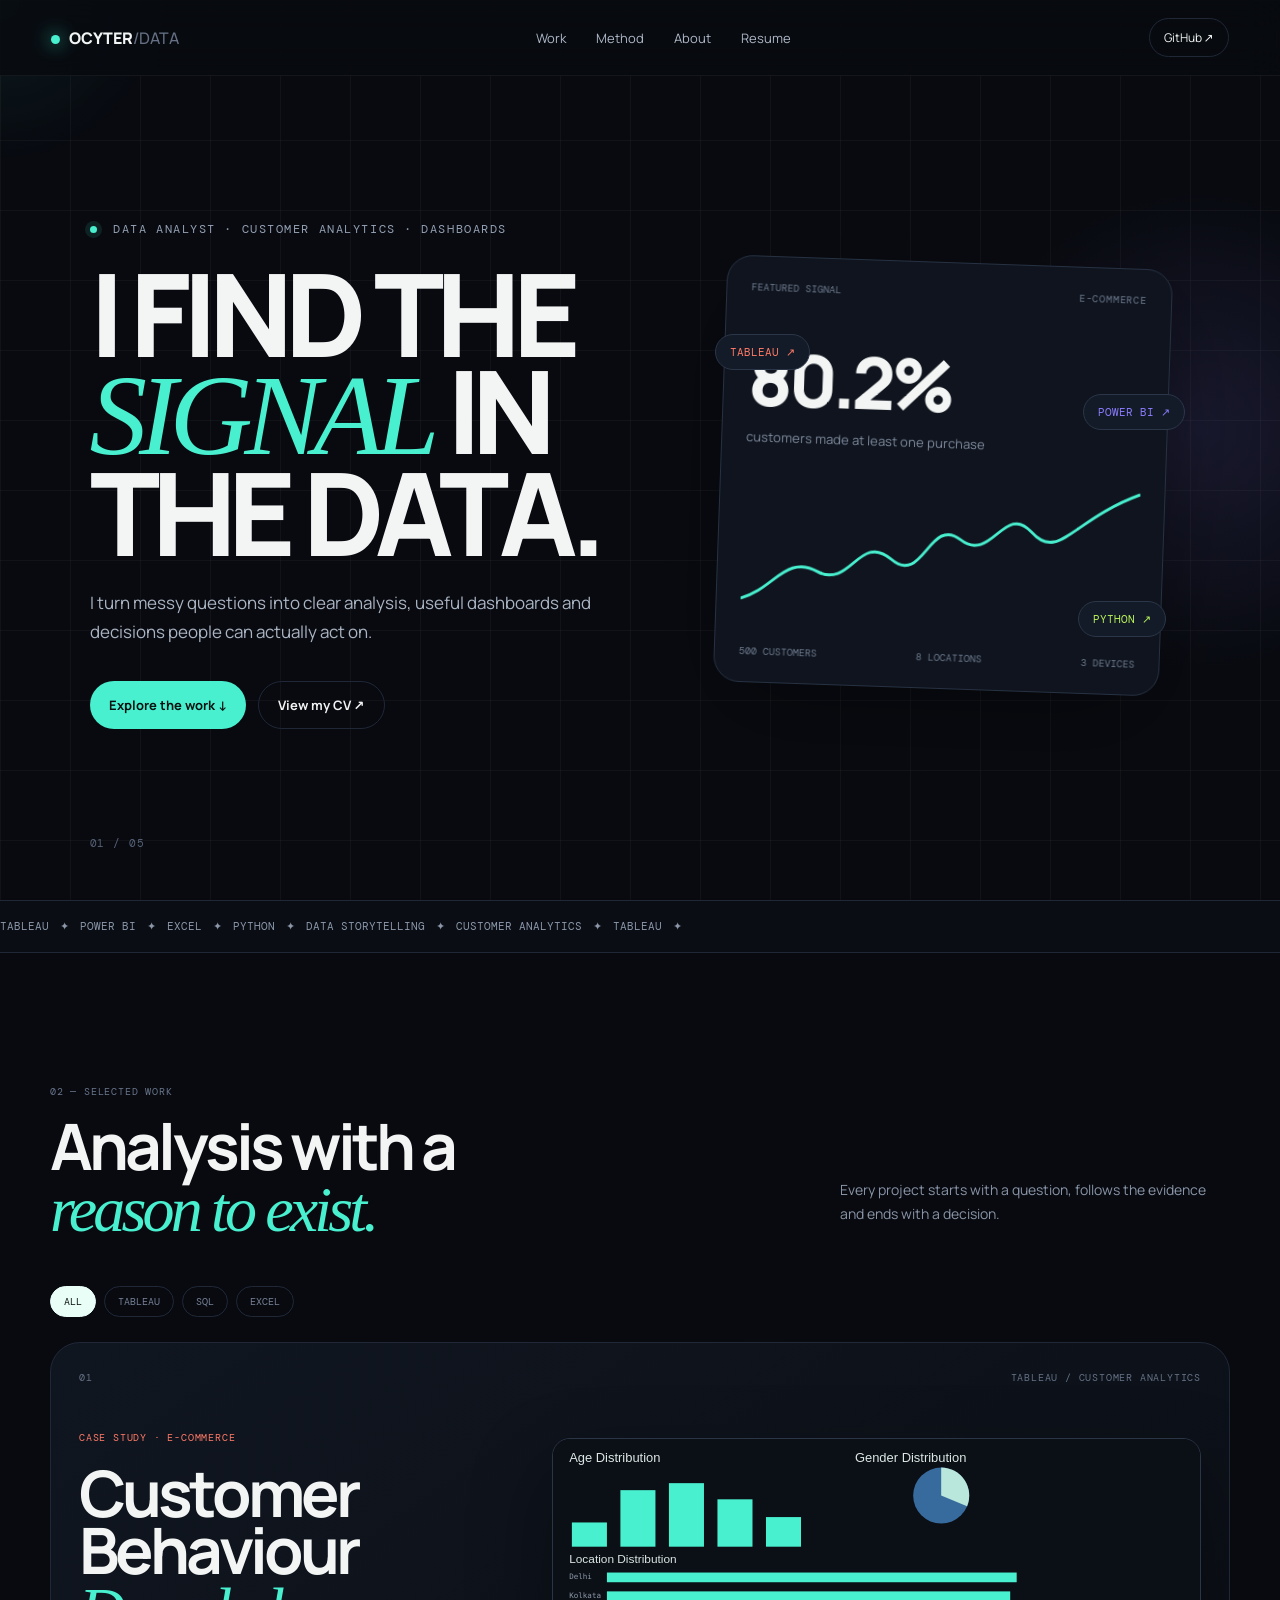
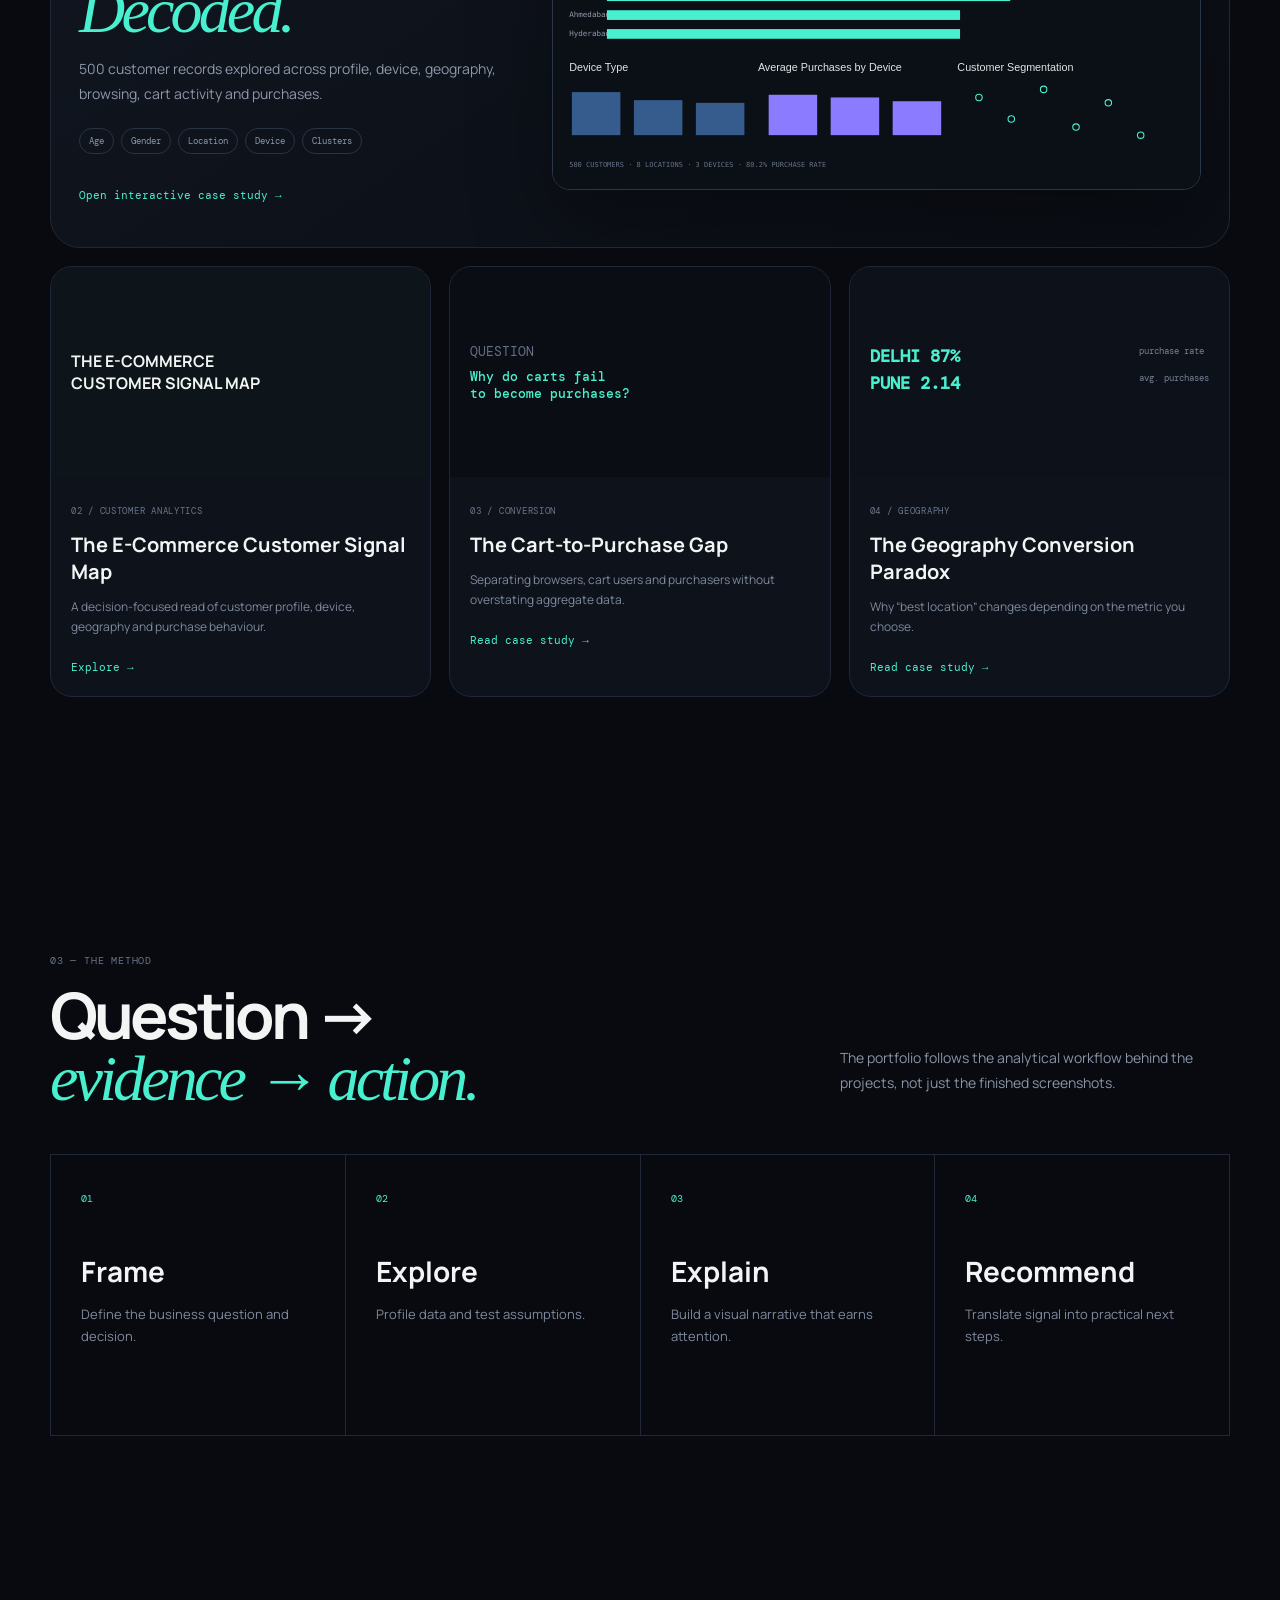
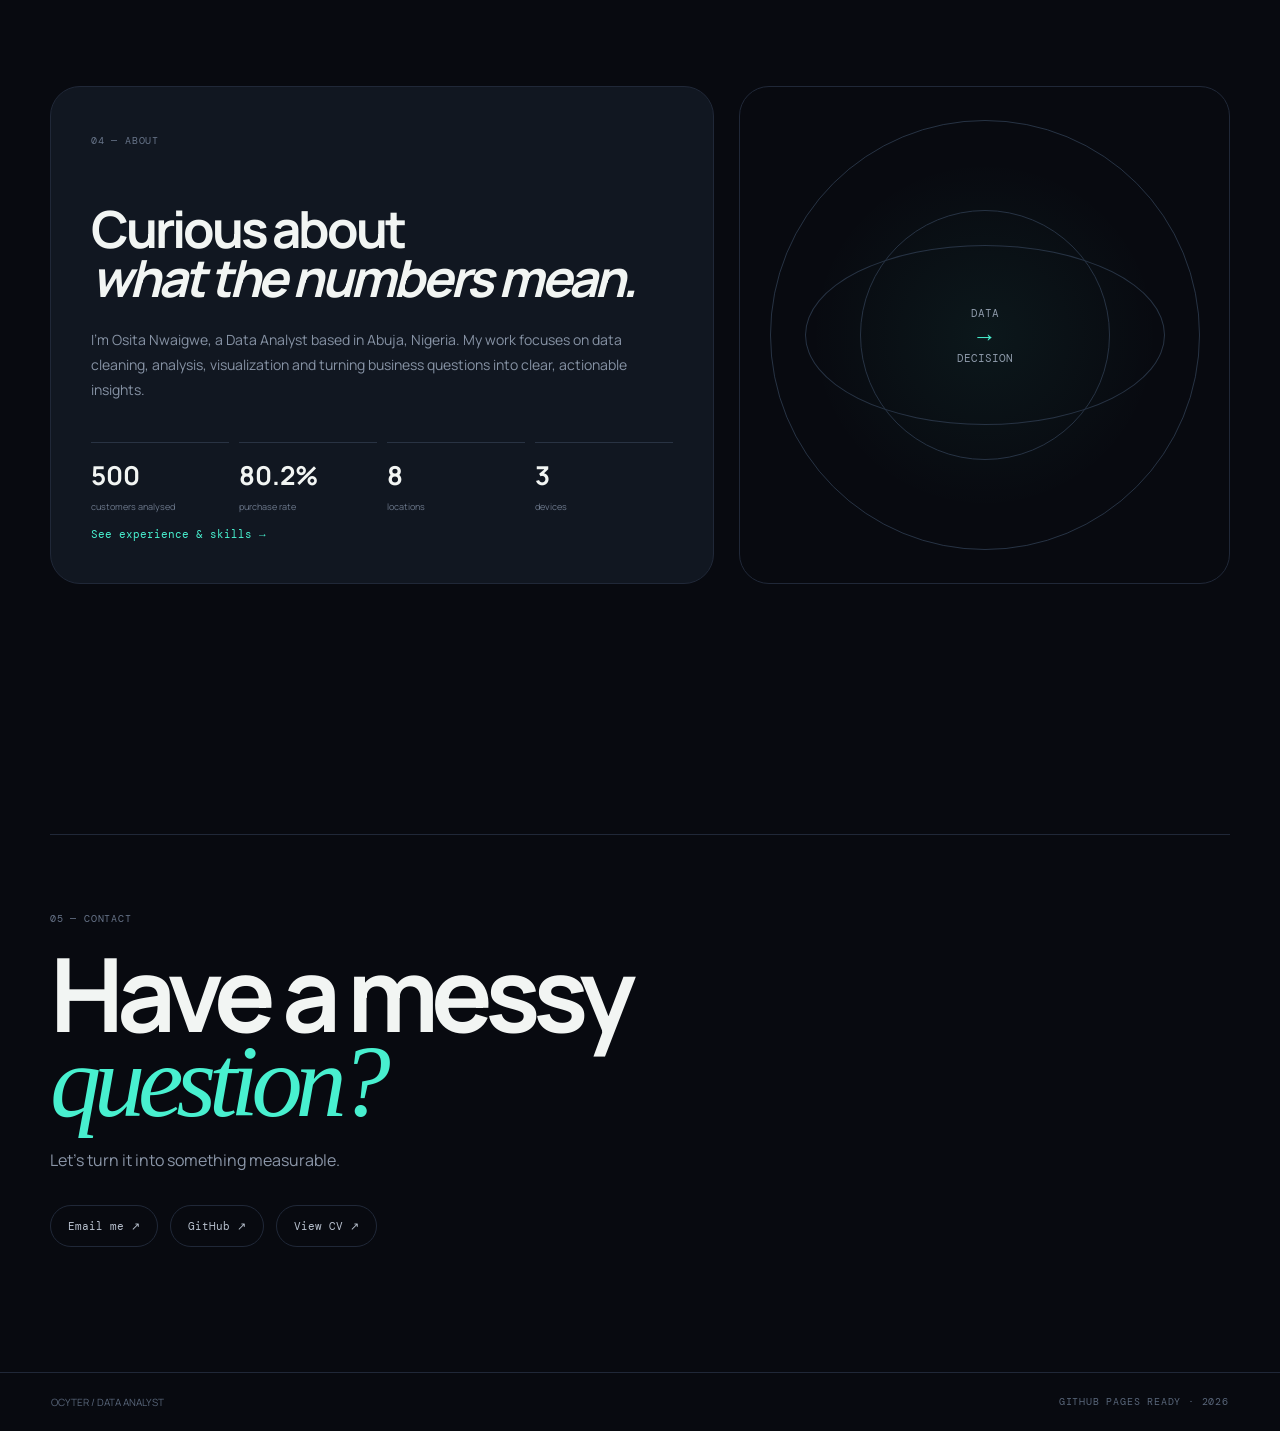
==== index.html @ df106242 "Polish portfolio homepage with CV CTA and recruiter-facing contact links" ====
<!doctype html><html lang="en"><head><meta charset="utf-8"><meta name="viewport" content="width=device-width,initial-scale=1"><meta name="description" content="Ocyter — data analyst portfolio and e-commerce customer analytics case studies"><title>Ocyter / Data Analyst</title><link rel="preconnect" href="https://fonts.googleapis.com"><link rel="preconnect" href="https://fonts.gstatic.com" crossorigin><link href="https://fonts.googleapis.com/css2?family=DM+Mono:wght@400;500&family=Manrope:wght@400;600;700;800&display=swap" rel="stylesheet"><link rel="stylesheet" href="style.css"></head><body><div class="cursor-glow"></div><div class="progress"><span id="scrollProgress"></span></div><header class="nav"><a class="brand" href="#top"><span class="brand-dot"></span>OCYTER<span class="brand-muted">/DATA</span></a><nav><a href="#work">Work</a><a href="#method">Method</a><a href="#about">About</a><a href="resume.html">Resume</a></nav><a class="nav-cta" href="https://github.com/Ocyter">GitHub ↗</a></header><main id="top"><section class="hero"><div class="hero-grid"></div><div class="hero-copy reveal"><div class="eyebrow"><span class="pulse"></span> DATA ANALYST · CUSTOMER ANALYTICS · DASHBOARDS</div><h1>I FIND THE<br><em>SIGNAL</em> IN<br>THE DATA.</h1><p class="hero-lede">I turn messy questions into clear analysis, useful dashboards and decisions people can actually act on.</p><div class="hero-actions"><a class="button button-primary" href="#work">Explore the work ↓</a><a class="button button-ghost" href="resume.html">View my CV ↗</a></div></div><div class="hero-visual reveal"><div class="signal-card"><div class="signal-top"><span>FEATURED SIGNAL</span><span class="mono">E-COMMERCE</span></div><div class="signal-number">80.2%</div><div class="signal-label">customers made at least one purchase</div><svg class="signal-chart" viewBox="0 0 520 170" preserveAspectRatio="none"><path d="M0,135 C45,124 56,90 100,106 S153,65 196,91 S244,46 286,69 S342,30 379,59 S432,45 520,18" fill="none" stroke="#48f0cf" stroke-width="3"/></svg><div class="signal-foot"><span>500 CUSTOMERS</span><span>8 LOCATIONS</span><span>3 DEVICES</span></div></div><div class="floating-chip chip-one">TABLEAU ↗</div><div class="floating-chip chip-two">POWER BI ↗</div><div class="floating-chip chip-three">PYTHON ↗</div></div><div class="hero-index mono">01 / 05</div></section><section class="ticker"><div class="ticker-track">TABLEAU　✦　POWER BI　✦　EXCEL　✦　PYTHON　✦　DATA STORYTELLING　✦　CUSTOMER ANALYTICS　✦　TABLEAU　✦</div></section><section id="work" class="section"><div class="section-heading reveal"><div><span class="section-kicker">02 — SELECTED WORK</span><h2>Analysis with a<br><em>reason to exist.</em></h2></div><p>Every project starts with a question, follows the evidence and ends with a decision.</p></div><div class="filters"><button class="filter active" data-filter="all">ALL</button><button class="filter" data-filter="tableau">TABLEAU</button><button class="filter" data-filter="sql">SQL</button><button class="filter" data-filter="excel">EXCEL</button></div><article class="project-feature reveal" data-tags="tableau"><div class="project-meta"><span>01</span><span>TABLEAU / CUSTOMER ANALYTICS</span></div><div class="project-main"><div class="project-copy"><span class="status">CASE STUDY · E-COMMERCE</span><h3>Customer Behaviour<br><em>Decoded.</em></h3><p>500 customer records explored across profile, device, geography, browsing, cart activity and purchases.</p><div class="tag-row"><span>Age</span><span>Gender</span><span>Location</span><span>Device</span><span>Clusters</span></div><a class="text-link" href="customer-behaviour.html">Open interactive case study →</a></div><div class="preview-frame"><img src="assets/dashboard-preview.svg" alt="Customer behaviour dashboard preview"></div></div></article><div class="project-grid"><article class="project-card reveal" data-tags="tableau"><div class="card-visual signal-visual"><b>THE E-COMMERCE<br>CUSTOMER SIGNAL MAP</b></div><div class="card-body"><span class="mono">02 / CUSTOMER ANALYTICS</span><h4>The E-Commerce Customer Signal Map</h4><p>A decision-focused read of customer profile, device, geography and purchase behaviour.</p><a class="text-link" href="customer-behaviour.html">Explore →</a></div></article><article class="project-card reveal" data-tags="sql"><div class="card-visual sql-visual"><span>QUESTION</span><b>Why do carts fail<br>to become purchases?</b></div><div class="card-body"><span class="mono">03 / CONVERSION</span><h4>The Cart-to-Purchase Gap</h4><p>Separating browsers, cart users and purchasers without overstating aggregate data.</p><a class="text-link" href="case-studies/cart-conversion-gap/">Read case study →</a></div></article><article class="project-card reveal" data-tags="excel"><div class="card-visual geo-visual"><b>DELHI 87%</b><span>purchase rate</span><b>PUNE 2.14</b><span>avg. purchases</span></div><div class="card-body"><span class="mono">04 / GEOGRAPHY</span><h4>The Geography Conversion Paradox</h4><p>Why “best location” changes depending on the metric you choose.</p><a class="text-link" href="case-studies/geography-conversion-paradox/">Read case study →</a></div></article></div></section><section id="method" class="section"><div class="section-heading reveal"><div><span class="section-kicker">03 — THE METHOD</span><h2>Question →<br><em>evidence → action.</em></h2></div><p>The portfolio follows the analytical workflow behind the projects, not just the finished screenshots.</p></div><div class="method-grid"><div class="method-step reveal"><span>01</span><h3>Frame</h3><p>Define the business question and decision.</p></div><div class="method-step reveal"><span>02</span><h3>Explore</h3><p>Profile data and test assumptions.</p></div><div class="method-step reveal"><span>03</span><h3>Explain</h3><p>Build a visual narrative that earns attention.</p></div><div class="method-step reveal"><span>04</span><h3>Recommend</h3><p>Translate signal into practical next steps.</p></div></div></section><section id="about" class="section about-section"><div class="about-card reveal"><span class="section-kicker">04 — ABOUT</span><h2>Curious about<br><em>what the numbers mean.</em></h2><p>I’m Osita Nwaigwe, a Data Analyst based in Abuja, Nigeria. My work focuses on data cleaning, analysis, visualization and turning business questions into clear, actionable insights.</p><div class="about-stats"><div><b>500</b><span>customers analysed</span></div><div><b>80.2%</b><span>purchase rate</span></div><div><b>8</b><span>locations</span></div><div><b>3</b><span>devices</span></div></div><a class="text-link" href="resume.html">See experience & skills →</a></div><div class="about-orbit reveal"><div class="orbit-ring ring-a"></div><div class="orbit-ring ring-b"></div><div class="orbit-ring ring-c"></div><div class="orbit-core">DATA<br><span>→</span><br>DECISION</div></div></section><section id="contact" class="section"><div class="contact-inner reveal"><span class="section-kicker">05 — CONTACT</span><h2>Have a messy<br><em>question?</em></h2><p>Let’s turn it into something measurable.</p><div class="contact-links"><a class="contact-link" href="mailto:nwaigweaustin96@gmail.com">Email me ↗</a><a class="contact-link" href="https://github.com/Ocyter">GitHub ↗</a><a class="contact-link" href="resume.html">View CV ↗</a></div></div></section></main><footer><span>OCYTER / DATA ANALYST</span><span class="mono">GITHUB PAGES READY · 2026</span></footer><script src="script.js"></script></body></html>
---- style.css ----
:root{--bg:#080a10;--surface:#0e121b;--line:#202838;--text:#f2f5f3;--muted:#8e99aa;--mint:#48f0cf;--coral:#ff7a67;--violet:#8b7cff;--max:1240px}*{box-sizing:border-box}html{scroll-behavior:smooth}body{margin:0;background:var(--bg);color:var(--text);font-family:Manrope,system-ui,sans-serif;overflow-x:hidden}a{color:inherit;text-decoration:none}button{font:inherit}.mono,.section-kicker,.status,.project-meta,.coming{font-family:'DM Mono',monospace;letter-spacing:.08em}.noise{position:fixed;inset:0;pointer-events:none;opacity:.03;z-index:50}.progress{position:fixed;top:0;left:0;width:100%;height:3px;z-index:100}.progress span{display:block;width:0;height:100%;background:linear-gradient(90deg,var(--mint),var(--violet),var(--coral))}.cursor-glow{position:fixed;width:340px;height:340px;border-radius:50%;background:radial-gradient(circle,rgba(72,240,207,.08),transparent 68%);pointer-events:none;transform:translate(-50%,-50%);z-index:1}.nav{height:76px;display:flex;align-items:center;justify-content:space-between;padding:0 4vw;position:fixed;top:0;left:0;right:0;z-index:80;background:rgba(8,10,16,.8);backdrop-filter:blur(18px);border-bottom:1px solid rgba(255,255,255,.05)}.brand{font-weight:800}.brand-dot{display:inline-block;width:9px;height:9px;border-radius:50%;background:var(--mint);margin-right:9px;box-shadow:0 0 18px var(--mint)}.brand-muted{color:#657084;font-weight:500}.nav nav{display:flex;gap:30px}.nav nav a{color:#aeb8c7;font-size:13px}.nav nav a:hover{color:var(--mint)}.nav-cta{border:1px solid var(--line);padding:10px 14px;border-radius:999px;font-size:12px}.nav-cta span{color:var(--mint);margin-left:7px}.hero{min-height:100vh;position:relative;display:grid;grid-template-columns:1.1fr .9fr;align-items:center;padding:120px 7vw 70px;overflow:hidden}.hero-grid{position:absolute;inset:0;background-image:linear-gradient(rgba(255,255,255,.035) 1px,transparent 1px),linear-gradient(90deg,rgba(255,255,255,.035) 1px,transparent 1px);background-size:70px 70px}.hero:after{content:'';position:absolute;width:500px;height:500px;right:-170px;top:20%;background:radial-gradient(circle,rgba(139,124,255,.13),transparent 68%)}.hero-copy,.hero-visual{position:relative;z-index:3}.eyebrow{font:12px 'DM Mono',monospace;color:#93a0b2;letter-spacing:.13em}.pulse{display:inline-block;width:7px;height:7px;border-radius:50%;background:var(--mint);box-shadow:0 0 0 5px rgba(72,240,207,.1);margin-right:8px}.hero h1{font-size:clamp(4.5rem,9vw,8.5rem);line-height:.84;letter-spacing:-.07em;margin:28px 0;font-weight:800}.hero h1 em,.section-heading h2 em,.project-copy h3 em,.case-hero h1 em,.contact-inner h2 em,.recommendation-card h2 em{font-family:Georgia,serif;font-weight:400;color:var(--mint)}.hero-lede{max-width:560px;color:#aab4c2;font-size:17px;line-height:1.7}.hero-actions,.contact-links,.case-actions{display:flex;gap:12px;margin-top:34px;flex-wrap:wrap}.button{display:inline-flex;align-items:center;gap:18px;padding:14px 19px;border-radius:999px;font-size:13px;font-weight:700}.button-primary{background:var(--mint);color:#07110f}.button-ghost{border:1px solid var(--line)}.hero-visual{display:flex;justify-content:center}.signal-card{width:min(520px,90%);padding:24px;background:#0f141e;border:1px solid #263142;border-radius:26px;box-shadow:0 30px 100px rgba(0,0,0,.35);transform:rotate(2deg)}.signal-top,.signal-foot{display:flex;justify-content:space-between;color:#6f7c90;font:10px 'DM Mono',monospace}.signal-number{font-size:72px;font-weight:800;letter-spacing:-.06em;margin-top:35px}.signal-label{font-size:13px;color:#7f8b9e}.signal-chart{width:100%;height:170px;margin:18px 0 6px}.floating-chip{position:absolute;padding:10px 14px;border-radius:999px;background:#141b28;border:1px solid #2b3749;font:11px 'DM Mono',monospace}.chip-one{left:4%;top:17%;color:var(--coral)}.chip-two{right:1%;top:31%;color:var(--violet)}.chip-three{right:5%;bottom:12%;color:#b8f35a}.hero-index{position:absolute;bottom:50px;left:7vw;color:#566276;font:11px 'DM Mono',monospace}.ticker{border-block:1px solid var(--line);overflow:hidden;background:#0a0d14}.ticker-track{display:flex;gap:28px;min-width:max-content;padding:18px 0;animation:marquee 28s linear infinite;font:11px 'DM Mono',monospace;color:#8b97a9}.ticker-track i{color:var(--mint)}@keyframes marquee{to{transform:translateX(-50%)}}.section{max-width:var(--max);margin:auto;padding:125px 30px}.section-heading{display:flex;justify-content:space-between;gap:50px;align-items:end;margin-bottom:45px}.section-kicker{font-size:10px;color:#68758a}.section-heading h2{font-size:clamp(2.8rem,5vw,5.3rem);line-height:.95;letter-spacing:-.06em;margin:16px 0 0}.section-heading>p{max-width:390px;color:#8995a7;line-height:1.75;font-size:14px}.filters{display:flex;gap:8px;margin-bottom:25px;flex-wrap:wrap}.filter{background:transparent;border:1px solid var(--line);color:#768296;padding:8px 13px;border-radius:999px;cursor:pointer;font:10px 'DM Mono',monospace}.filter.active{background:#eafef8;color:#08100e;border-color:#eafef8}.project-feature{border:1px solid var(--line);border-radius:30px;background:linear-gradient(145deg,#101620,#0b0e15);padding:28px;overflow:hidden}.project-meta{display:flex;justify-content:space-between;color:#657287;font-size:10px}.project-main{display:grid;grid-template-columns:.8fr 1.2fr;gap:40px;align-items:center;padding:40px 0 15px}.status{color:var(--coral);font-size:10px}.project-copy h3{font-size:clamp(3rem,5vw,5rem);line-height:.9;letter-spacing:-.06em;margin:18px 0}.project-copy p{color:#8d98aa;line-height:1.75;font-size:14px}.tag-row{display:flex;gap:7px;flex-wrap:wrap;margin:22px 0}.tag-row span{border:1px solid #293344;padding:6px 9px;border-radius:999px;color:#8b97a9;font:9px 'DM Mono',monospace}.text-link{display:inline-flex;gap:15px;color:var(--mint);font:11px 'DM Mono',monospace;margin:12px 12px 0 0}.preview-frame{position:relative;border:1px solid #2a3546;border-radius:18px;overflow:hidden;box-shadow:0 35px 80px rgba(0,0,0,.35);transition:.4s}.preview-frame img{width:100%;display:block}.preview-overlay{position:absolute;inset:0;display:flex;align-items:end;justify-content:space-between;padding:18px;background:linear-gradient(transparent 50%,rgba(4,7,11,.9));opacity:0;transition:.3s;font:10px 'DM Mono',monospace;color:var(--mint)}.preview-frame:hover{transform:translateY(-5px)}.preview-frame:hover .preview-overlay{opacity:1}.project-grid{display:grid;grid-template-columns:repeat(3,1fr);gap:18px;margin-top:18px}.project-card{border:1px solid var(--line);border-radius:22px;overflow:hidden;background:var(--surface);transition:.35s}.project-card:hover{transform:translateY(-7px);border-color:#344257}.card-visual{height:210px;padding:20px;position:relative;overflow:hidden}.signal-visual{background:#0d141a;display:flex;align-items:center}.signal-mini{font:10px 'DM Mono',monospace;color:#7b899c;line-height:1.6}.signal-mini b{color:var(--mint);font-size:15px}.mini-wave{position:absolute;left:20px;right:20px;bottom:24px;height:65px;border-bottom:1px solid #25313d}.mini-wave:after{content:'';position:absolute;left:0;right:0;bottom:15px;height:2px;background:linear-gradient(90deg,transparent,var(--mint),var(--violet),transparent);transform:skewY(-7deg)}.sql-visual{display:flex;flex-direction:column;justify-content:center;gap:8px;background:#0a0d13;font:13px 'DM Mono',monospace}.sql-visual span{color:#657187}.sql-visual b{color:var(--mint);font-weight:500}.query-line{height:1px;background:linear-gradient(90deg,var(--mint),transparent)}.geo-visual{display:grid;grid-template-columns:1fr auto;grid-template-rows:repeat(3,auto);align-content:center;gap:5px 12px;background:#0d1119;font:9px 'DM Mono',monospace}.geo-visual span{color:#758297}.geo-visual b{color:var(--mint);font-size:17px}.geo-visual small{grid-column:2;color:#6d7a8c}.geo-axis{position:absolute;left:20px;top:18px;bottom:18px;width:1px;background:#273343}.powerbi-visual{background:#0d1721;display:flex;gap:20px;align-items:end}.mini-kpi{align-self:flex-start}.mini-kpi span,.mini-kpi small{display:block;font:9px 'DM Mono',monospace;color:#748196}.mini-kpi b{display:block;font-size:30px;margin:8px 0}.mini-kpi small{color:var(--mint)}.mini-bars{height:140px;display:flex;align-items:end;gap:8px;flex:1}.mini-bars i{display:block;flex:1;background:linear-gradient(to top,var(--violet),var(--mint));border-radius:4px 4px 0 0}.card-body{padding:20px}.card-body .mono{font-size:9px;color:#68768a}.card-body h4{font-size:20px;margin:12px 0 7px}.card-body p{font-size:12px;color:#7e8a9d;line-height:1.6}.coming{display:inline-block;color:#4f5c6f;font-size:8px;border:1px solid #253041;border-radius:999px;padding:5px 8px;margin-top:10px}.method-grid{display:grid;grid-template-columns:repeat(4,1fr);gap:1px;background:var(--line);border:1px solid var(--line)}.method-step{background:var(--bg);padding:30px;min-height:280px}.method-step>span{font:10px 'DM Mono',monospace;color:var(--mint)}.method-step h3{font-size:28px;margin:45px 0 12px}.method-step p{font-size:13px;line-height:1.7;color:#808b9e}.method-line{height:1px;background:linear-gradient(90deg,var(--mint),transparent);margin-top:45px}.about-section{display:grid;grid-template-columns:1.15fr .85fr;gap:25px}.about-card,.question-card,.data-card{border:1px solid var(--line);background:#111721;border-radius:30px;padding:40px}.about-card h2{font-size:clamp(2.5rem,4vw,4.5rem);line-height:.95;letter-spacing:-.06em;margin:55px 0 25px}.about-card p{color:#8793a5;line-height:1.8;font-size:14px}.about-stats{display:grid;grid-template-columns:repeat(4,1fr);gap:10px;margin-top:40px}.about-stats div{border-top:1px solid #293343;padding-top:14px}.about-stats b{font-size:26px;display:block}.about-stats span{font-size:9px;color:#6d798c}.about-orbit{min-height:450px;border:1px solid var(--line);border-radius:30px;position:relative;display:grid;place-items:center;overflow:hidden;background:radial-gradient(circle at center,rgba(72,240,207,.06),transparent 50%)}.orbit-ring{position:absolute;border:1px solid #273344;border-radius:50%;animation:spin 14s linear infinite}.ring-a{width:250px;height:250px}.ring-b{width:360px;height:180px}.ring-c{width:430px;height:430px}.orbit-core{text-align:center;font:11px 'DM Mono',monospace;color:#8e9aaa}.orbit-core span{color:var(--mint);font-size:24px}@keyframes spin{to{transform:rotate(360deg)}}.contact-inner{border-top:1px solid var(--line);padding-top:70px}.contact-inner h2{font-size:clamp(4rem,8vw,8rem);line-height:.82;letter-spacing:-.07em;margin:25px 0}.contact-inner p{color:#8b96a8}.contact-link{border:1px solid var(--line);padding:13px 17px;border-radius:999px;color:#b8c1ce;font:11px 'DM Mono',monospace}.contact-link span{color:var(--mint);margin-left:15px}footer{border-top:1px solid var(--line);display:flex;justify-content:space-between;padding:22px 4vw;color:#59667a;font-size:10px}.case-hero{min-height:100vh;padding:145px 7vw 70px;display:grid;grid-template-columns:.75fr 1.25fr;gap:50px;align-items:center}.case-hero-copy h1{font-size:clamp(4.2rem,8vw,8rem);line-height:.84;letter-spacing:-.07em;margin:25px 0}.case-hero-copy>p{font-size:16px;line-height:1.8;color:#8e9aaa}.case-meta{display:flex;gap:12px;flex-wrap:wrap;margin-top:30px}.case-meta span{border:1px solid var(--line);padding:8px 10px;border-radius:999px;color:#778398;font:9px 'DM Mono',monospace}.case-hero-image{border:1px solid #293546;border-radius:24px;overflow:hidden}.case-hero-image img{width:100%;display:block}.case-intro{display:grid;grid-template-columns:1.2fr .8fr;gap:18px;padding-top:80px}.question-card h2{font-size:clamp(2rem,4vw,4rem);line-height:1;letter-spacing:-.05em;margin:35px 0 20px}.question-card p{color:#8490a2;line-height:1.7}.data-list{display:grid;grid-template-columns:1fr 1fr;gap:8px;margin-top:35px}.data-list span{padding:10px;background:#131a26;border:1px solid #222d3e;color:#9aa6b7;font:9px 'DM Mono',monospace}.dashboard-shell{border:1px solid #293445;background:#0b0f16;border-radius:28px;overflow:hidden}.dash-toolbar{display:flex;justify-content:space-between;align-items:center;padding:16px 20px;border-bottom:1px solid #202a39;color:#8d99aa;font:10px 'DM Mono',monospace}.dash-controls{display:flex;gap:6px}.dash-filter{background:transparent;border:1px solid var(--line);color:#768296;padding:8px 13px;border-radius:999px;cursor:pointer;font:9px 'DM Mono',monospace}.dash-filter.active{background:#eafef8;color:#08100e}.kpi-strip{display:grid;grid-template-columns:repeat(4,1fr);border-bottom:1px solid #202a39}.kpi{padding:22px 20px;border-right:1px solid #202a39}.kpi span,.kpi small{display:block;font:9px 'DM Mono',monospace;color:#6c798d}.kpi b{display:block;font-size:31px;margin:8px 0}.kpi:nth-child(1) b{color:var(--mint)}.kpi:nth-child(2) b{color:var(--violet)}.kpi:nth-child(3) b{color:var(--coral)}.dash-grid{display:grid;grid-template-columns:1fr .75fr;gap:1px;background:#202a39}.dash-panel{background:#0b0f16;padding:20px;min-height:220px}.panel-head{display:flex;justify-content:space-between;align-items:center;margin-bottom:20px}.panel-head h3{font-size:13px;margin:0}.panel-head span{font:8px 'DM Mono',monospace;color:#657286}.bar-chart{height:190px;display:flex;align-items:end;gap:16px;padding:15px 8px;border-bottom:1px solid #202a39}.bar-col{height:100%;flex:1;display:flex;flex-direction:column;justify-content:end;align-items:center;gap:8px}.bar-col i{width:100%;max-width:50px;background:linear-gradient(to top,var(--mint),#2d7280);border-radius:5px 5px 0 0}.bar-col span{font:9px 'DM Mono',monospace;color:#657286}.donut-wrap{display:flex;align-items:center;justify-content:center;gap:25px;height:190px}.donut{width:135px;height:135px;border-radius:50%;background:conic-gradient(var(--mint) 0 47.8%,#386b9d 47.8% 100%);position:relative}.donut:after{content:'';position:absolute;inset:29px;background:#0b0f16;border-radius:50%}.legend{display:grid;gap:12px;font-size:11px;color:#9aa5b5}.legend span{display:grid;grid-template-columns:10px 1fr;gap:8px}.legend b{grid-column:2}.legend i{width:9px;height:9px;border-radius:2px}.l-female{background:var(--mint)}.l-male{background:#386b9d}.location-panel,.segment-panel{grid-column:1/-1}.h-bars{display:grid;gap:9px}.h-row{display:grid;grid-template-columns:90px 1fr 35px;align-items:center;gap:10px}.h-row label{font-size:9px;color:#788498}.h-track{height:12px;background:#131b27;border-radius:3px;overflow:hidden}.h-track i{display:block;height:100%;background:linear-gradient(90deg,var(--mint),#3b829a)}.h-row b{font:9px 'DM Mono',monospace;color:#8996a8}.device-bars,.avg-bars{height:170px;display:flex;align-items:end;gap:12px}.v-col{flex:1;height:100%;display:flex;flex-direction:column;justify-content:end;align-items:center;gap:8px}.v-col i{width:65%;background:linear-gradient(to top,#355c8c,var(--mint));border-radius:4px 4px 0 0}.v-col b{font:9px 'DM Mono',monospace}.v-col span{font-size:9px;color:#738095}.funnel{display:grid;gap:10px}.funnel div{display:flex;justify-content:space-between;padding:13px;background:#111823;border-left:3px solid var(--mint)}.funnel div:nth-child(2){width:78%;border-color:var(--violet)}.funnel div:nth-child(3){width:48%;border-color:var(--coral)}.funnel span{font-size:10px;color:#8793a5}.funnel b{font:11px 'DM Mono',monospace}.scatter{height:250px;position:relative;background-image:linear-gradient(#17202d 1px,transparent 1px),linear-gradient(90deg,#17202d 1px,transparent 1px);background-size:10% 20%;overflow:hidden}.dot{position:absolute;width:10px;height:10px;border-radius:50%;border:2px solid currentColor;background:#0b0f16}.dot.c1{color:#4f82c0}.dot.c2{color:#f39a2f}.dot.c3{color:#55a45a}.cluster-key{display:flex;gap:20px;margin-top:12px;font:9px 'DM Mono',monospace;color:#788497}.cluster-key i{display:inline-block;width:8px;height:8px;border-radius:50%;background:#4f82c0;margin-right:5px}.cluster-key span:nth-child(2) i{background:#f39a2f}.cluster-key span:nth-child(3) i{background:#55a45a}.insight-grid{display:grid;grid-template-columns:repeat(4,1fr);gap:1px;background:var(--line);border:1px solid var(--line)}.insight{background:var(--bg);padding:30px;min-height:280px}.insight>span{font:10px 'DM Mono',monospace;color:var(--coral)}.insight h3{font-size:22px;margin:50px 0 12px}.insight p{font-size:12px;line-height:1.7;color:#808b9d}.recommendation-card{border:1px solid var(--line);border-radius:30px;padding:45px;background:linear-gradient(135deg,rgba(72,240,207,.06),rgba(139,124,255,.05))}.recommendation-card h2{font-size:clamp(3rem,6vw,6rem);line-height:.9;letter-spacing:-.07em;margin:30px 0 45px}.recommendation-list div{display:grid;grid-template-columns:70px 1fr;gap:25px;border-top:1px solid #283242;padding:20px 0}.recommendation-list b{font:11px 'DM Mono',monospace;color:var(--mint)}.recommendation-list p{color:#929eaf;line-height:1.7;margin:0}.process-row{display:grid;grid-template-columns:repeat(4,1fr);border:1px solid var(--line);margin-top:25px}.process-row div{padding:25px;border-right:1px solid var(--line)}.process-row div:last-child{border-right:0}.process-row span{display:block;color:var(--mint);font:10px 'DM Mono',monospace;margin-bottom:35px}.process-row b{display:block}.process-row small{display:block;color:#68758a;margin-top:6px;font-size:10px}.reveal{opacity:0;transform:translateY(25px);transition:opacity .8s,transform .8s}.reveal.visible{opacity:1;transform:none}@media(max-width:900px){.nav nav{display:none}.hero,.case-hero,.case-intro,.about-section{grid-template-columns:1fr}.project-main{grid-template-columns:1fr}.project-grid{grid-template-columns:1fr 1fr}.method-grid,.insight-grid{grid-template-columns:1fr 1fr}.dash-grid{grid-template-columns:1fr}.location-panel,.segment-panel{grid-column:auto}.kpi-strip{grid-template-columns:1fr 1fr}.kpi:nth-child(2){border-right:0}.process-row{grid-template-columns:1fr 1fr}}@media(max-width:620px){.nav{padding:0 18px}.nav-cta{display:none}.hero{padding-inline:24px}.hero h1{font-size:4.2rem}.section{padding:85px 18px}.section-heading{display:block}.section-heading>p{margin-top:25px}.project-grid,.method-grid,.insight-grid{grid-template-columns:1fr}.signal-card{transform:none}.floating-chip{display:none}.about-stats{grid-template-columns:1fr 1fr}.case-hero{padding:125px 22px 50px}.case-hero h1{font-size:4.4rem}.dash-toolbar{display:block}.dash-controls{margin-top:12px}.process-row{grid-template-columns:1fr}.process-row div{border-right:0!important;border-bottom:1px solid var(--line)}}
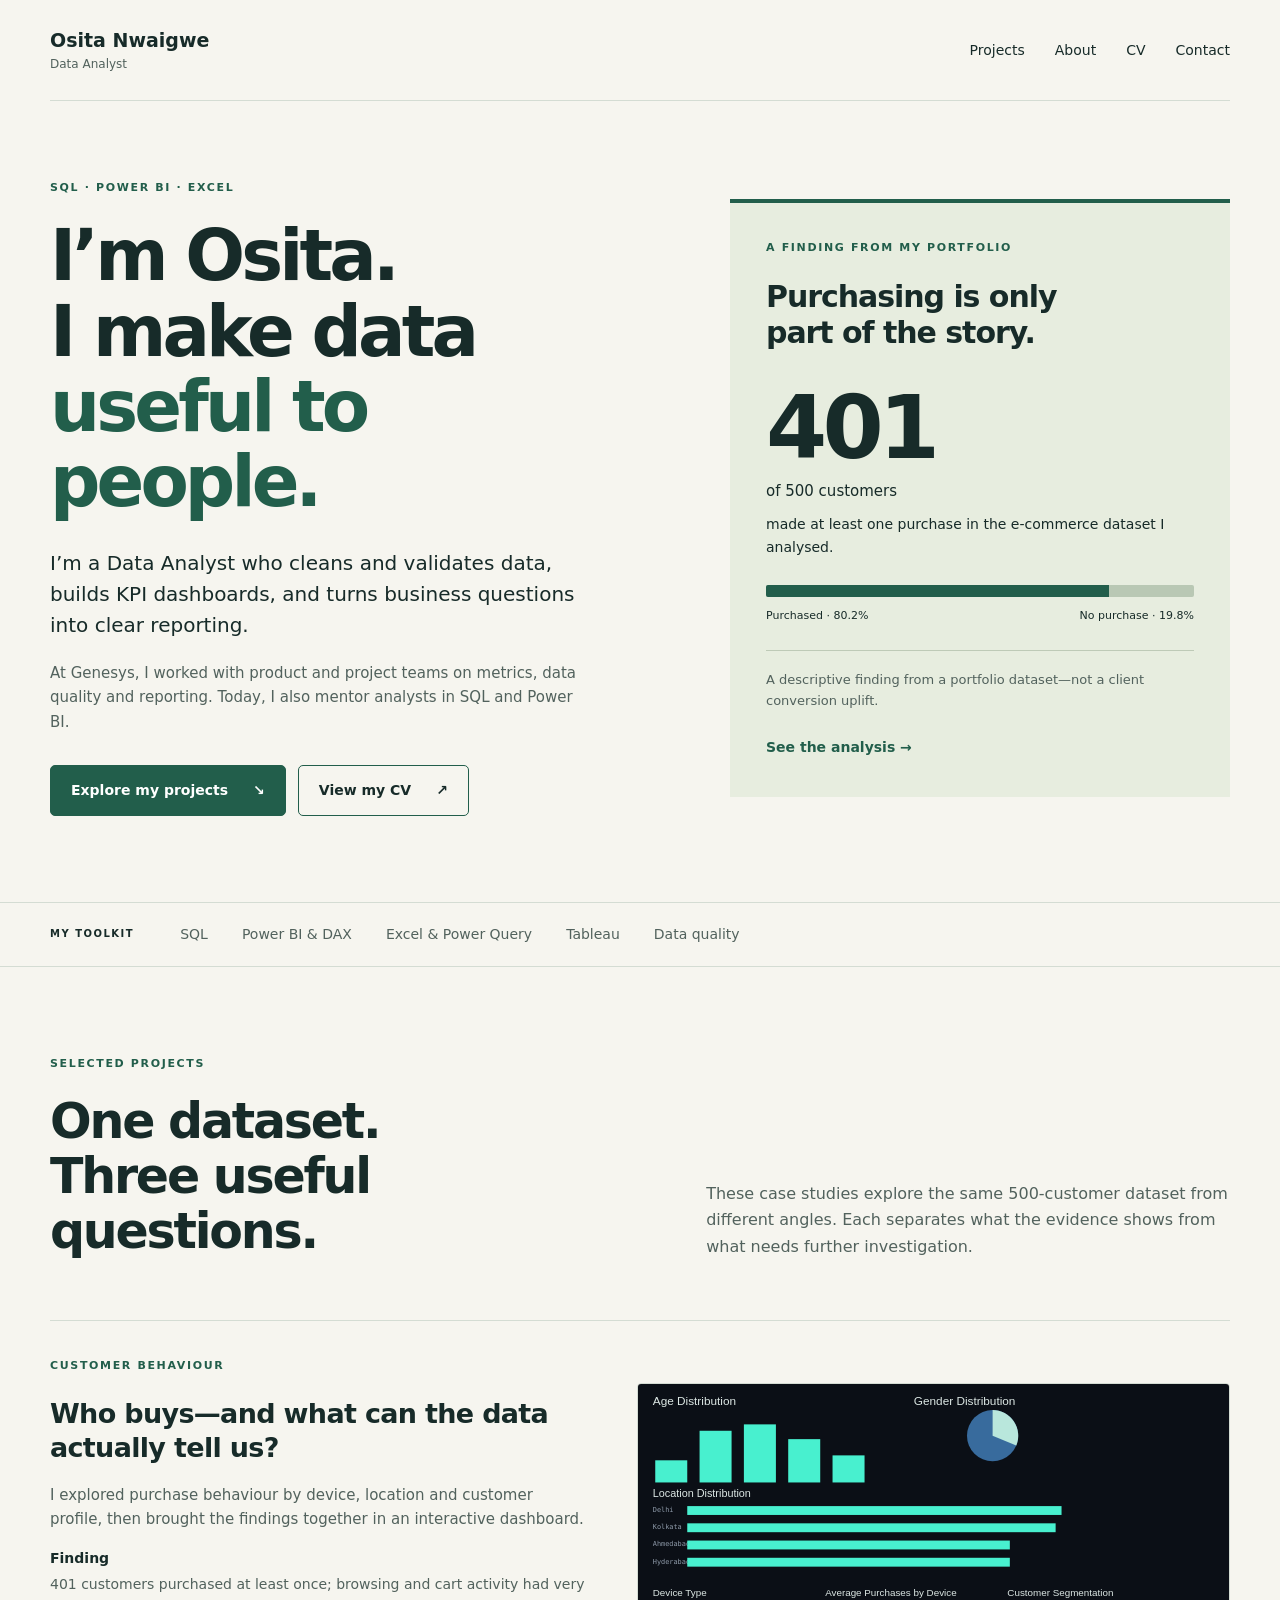
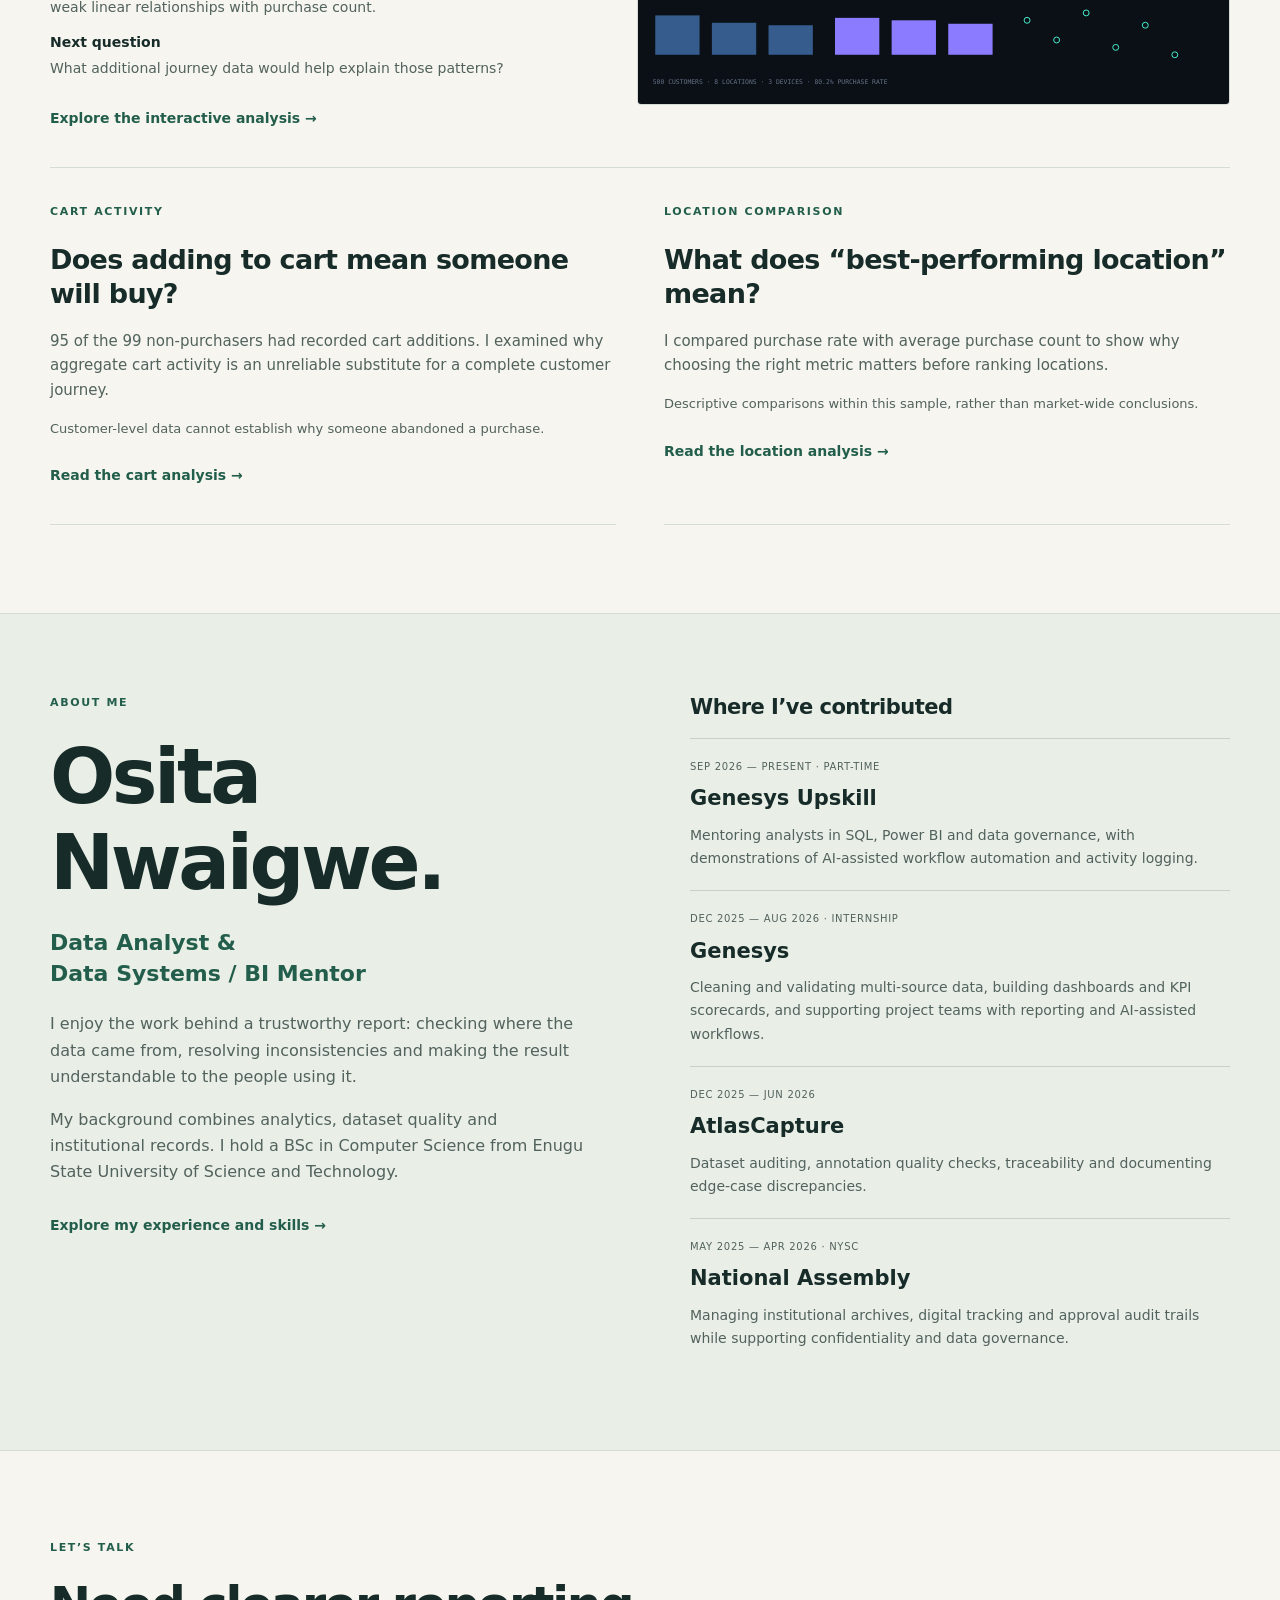
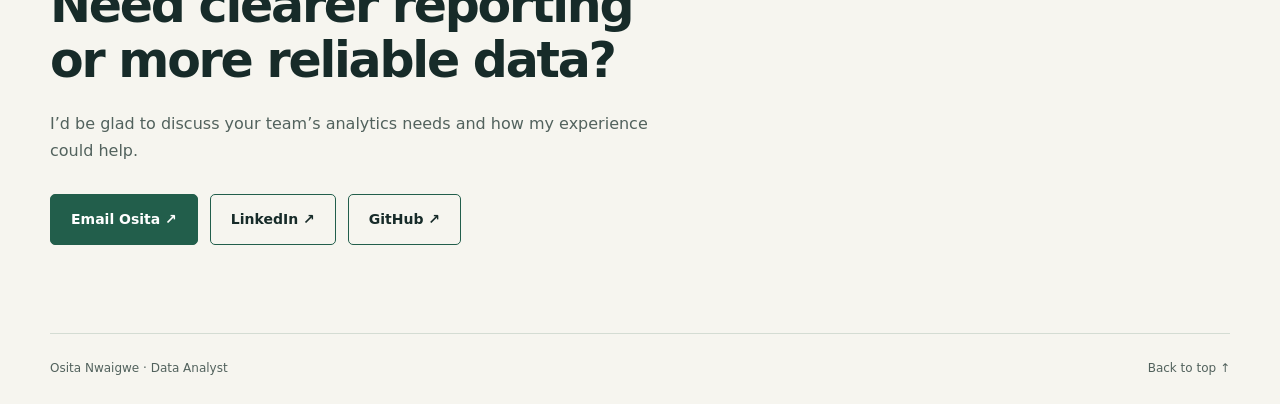
==== commit 17bac769: "Clarify portfolio identity, experience and project navigation" ====
--- a/index.html
+++ b/index.html
@@ -1 +1,25 @@
-<!doctype html><html lang="en"><head><meta charset="utf-8"><meta name="viewport" content="width=device-width,initial-scale=1"><meta name="description" content="Ocyter — data analyst portfolio and e-commerce customer analytics case studies"><title>Ocyter / Data Analyst</title><link rel="preconnect" href="https://fonts.googleapis.com"><link rel="preconnect" href="https://fonts.gstatic.com" crossorigin><link href="https://fonts.googleapis.com/css2?family=DM+Mono:wght@400;500&family=Manrope:wght@400;600;700;800&display=swap" rel="stylesheet"><link rel="stylesheet" href="style.css"></head><body><div class="cursor-glow"></div><div class="progress"><span id="scrollProgress"></span></div><header class="nav"><a class="brand" href="#top"><span class="brand-dot"></span>OCYTER<span class="brand-muted">/DATA</span></a><nav><a href="#work">Work</a><a href="#method">Method</a><a href="#about">About</a><a href="resume.html">Resume</a></nav><a class="nav-cta" href="https://github.com/Ocyter">GitHub ↗</a></header><main id="top"><section class="hero"><div class="hero-grid"></div><div class="hero-copy reveal"><div class="eyebrow"><span class="pulse"></span> DATA ANALYST · CUSTOMER ANALYTICS · DASHBOARDS</div><h1>I FIND THE<br><em>SIGNAL</em> IN<br>THE DATA.</h1><p class="hero-lede">I turn messy questions into clear analysis, useful dashboards and decisions people can actually act on.</p><div class="hero-actions"><a class="button button-primary" href="#work">Explore the work ↓</a><a class="button button-ghost" href="resume.html">View my CV ↗</a></div></div><div class="hero-visual reveal"><div class="signal-card"><div class="signal-top"><span>FEATURED SIGNAL</span><span class="mono">E-COMMERCE</span></div><div class="signal-number">80.2%</div><div class="signal-label">customers made at least one purchase</div><svg class="signal-chart" viewBox="0 0 520 170" preserveAspectRatio="none"><path d="M0,135 C45,124 56,90 100,106 S153,65 196,91 S244,46 286,69 S342,30 379,59 S432,45 520,18" fill="none" stroke="#48f0cf" stroke-width="3"/></svg><div class="signal-foot"><span>500 CUSTOMERS</span><span>8 LOCATIONS</span><span>3 DEVICES</span></div></div><div class="floating-chip chip-one">TABLEAU ↗</div><div class="floating-chip chip-two">POWER BI ↗</div><div class="floating-chip chip-three">PYTHON ↗</div></div><div class="hero-index mono">01 / 05</div></section><section class="ticker"><div class="ticker-track">TABLEAU　✦　POWER BI　✦　EXCEL　✦　PYTHON　✦　DATA STORYTELLING　✦　CUSTOMER ANALYTICS　✦　TABLEAU　✦</div></section><section id="work" class="section"><div class="section-heading reveal"><div><span class="section-kicker">02 — SELECTED WORK</span><h2>Analysis with a<br><em>reason to exist.</em></h2></div><p>Every project starts with a question, follows the evidence and ends with a decision.</p></div><div class="filters"><button class="filter active" data-filter="all">ALL</button><button class="filter" data-filter="tableau">TABLEAU</button><button class="filter" data-filter="sql">SQL</button><button class="filter" data-filter="excel">EXCEL</button></div><article class="project-feature reveal" data-tags="tableau"><div class="project-meta"><span>01</span><span>TABLEAU / CUSTOMER ANALYTICS</span></div><div class="project-main"><div class="project-copy"><span class="status">CASE STUDY · E-COMMERCE</span><h3>Customer Behaviour<br><em>Decoded.</em></h3><p>500 customer records explored across profile, device, geography, browsing, cart activity and purchases.</p><div class="tag-row"><span>Age</span><span>Gender</span><span>Location</span><span>Device</span><span>Clusters</span></div><a class="text-link" href="customer-behaviour.html">Open interactive case study →</a></div><div class="preview-frame"><img src="assets/dashboard-preview.svg" alt="Customer behaviour dashboard preview"></div></div></article><div class="project-grid"><article class="project-card reveal" data-tags="tableau"><div class="card-visual signal-visual"><b>THE E-COMMERCE<br>CUSTOMER SIGNAL MAP</b></div><div class="card-body"><span class="mono">02 / CUSTOMER ANALYTICS</span><h4>The E-Commerce Customer Signal Map</h4><p>A decision-focused read of customer profile, device, geography and purchase behaviour.</p><a class="text-link" href="customer-behaviour.html">Explore →</a></div></article><article class="project-card reveal" data-tags="sql"><div class="card-visual sql-visual"><span>QUESTION</span><b>Why do carts fail<br>to become purchases?</b></div><div class="card-body"><span class="mono">03 / CONVERSION</span><h4>The Cart-to-Purchase Gap</h4><p>Separating browsers, cart users and purchasers without overstating aggregate data.</p><a class="text-link" href="case-studies/cart-conversion-gap/">Read case study →</a></div></article><article class="project-card reveal" data-tags="excel"><div class="card-visual geo-visual"><b>DELHI 87%</b><span>purchase rate</span><b>PUNE 2.14</b><span>avg. purchases</span></div><div class="card-body"><span class="mono">04 / GEOGRAPHY</span><h4>The Geography Conversion Paradox</h4><p>Why “best location” changes depending on the metric you choose.</p><a class="text-link" href="case-studies/geography-conversion-paradox/">Read case study →</a></div></article></div></section><section id="method" class="section"><div class="section-heading reveal"><div><span class="section-kicker">03 — THE METHOD</span><h2>Question →<br><em>evidence → action.</em></h2></div><p>The portfolio follows the analytical workflow behind the projects, not just the finished screenshots.</p></div><div class="method-grid"><div class="method-step reveal"><span>01</span><h3>Frame</h3><p>Define the business question and decision.</p></div><div class="method-step reveal"><span>02</span><h3>Explore</h3><p>Profile data and test assumptions.</p></div><div class="method-step reveal"><span>03</span><h3>Explain</h3><p>Build a visual narrative that earns attention.</p></div><div class="method-step reveal"><span>04</span><h3>Recommend</h3><p>Translate signal into practical next steps.</p></div></div></section><section id="about" class="section about-section"><div class="about-card reveal"><span class="section-kicker">04 — ABOUT</span><h2>Curious about<br><em>what the numbers mean.</em></h2><p>I’m Osita Nwaigwe, a Data Analyst based in Abuja, Nigeria. My work focuses on data cleaning, analysis, visualization and turning business questions into clear, actionable insights.</p><div class="about-stats"><div><b>500</b><span>customers analysed</span></div><div><b>80.2%</b><span>purchase rate</span></div><div><b>8</b><span>locations</span></div><div><b>3</b><span>devices</span></div></div><a class="text-link" href="resume.html">See experience & skills →</a></div><div class="about-orbit reveal"><div class="orbit-ring ring-a"></div><div class="orbit-ring ring-b"></div><div class="orbit-ring ring-c"></div><div class="orbit-core">DATA<br><span>→</span><br>DECISION</div></div></section><section id="contact" class="section"><div class="contact-inner reveal"><span class="section-kicker">05 — CONTACT</span><h2>Have a messy<br><em>question?</em></h2><p>Let’s turn it into something measurable.</p><div class="contact-links"><a class="contact-link" href="mailto:nwaigweaustin96@gmail.com">Email me ↗</a><a class="contact-link" href="https://github.com/Ocyter">GitHub ↗</a><a class="contact-link" href="resume.html">View CV ↗</a></div></div></section></main><footer><span>OCYTER / DATA ANALYST</span><span class="mono">GITHUB PAGES READY · 2026</span></footer><script src="script.js"></script></body></html>+<!doctype html>
+<html lang="en">
+<head>
+<meta charset="utf-8"><meta name="viewport" content="width=device-width,initial-scale=1">
+<meta name="description" content="Osita Nwaigwe — Data Analyst working with SQL, Power BI and Excel. Explore my experience in reporting, data quality and customer analytics.">
+<title>Osita Nwaigwe | Data Analyst</title>
+<link rel="stylesheet" href="home.css">
+</head>
+<body>
+<a class="skip" href="#main">Skip to content</a>
+<header class="navigation wrap"><a class="identity" href="#top">Osita Nwaigwe<span>Data Analyst</span></a><nav aria-label="Main navigation"><a href="#work">Projects</a><a href="#about">About</a><a href="resume.html">CV</a><a href="#contact">Contact</a></nav></header>
+<main id="main">
+<section class="hero wrap" id="top">
+<div><p class="eyebrow">SQL · POWER BI · EXCEL</p><h1>I’m Osita.<br>I make data<br><span>useful to people.</span></h1><p class="intro">I’m a Data Analyst who cleans and validates data, builds KPI dashboards, and turns business questions into clear reporting.</p><p class="experience-note">At Genesys, I worked with product and project teams on metrics, data quality and reporting. Today, I also mentor analysts in SQL and Power BI.</p><div class="actions"><a class="button primary" href="#work">Explore my projects <span aria-hidden="true">↘</span></a><a class="button" href="resume.html">View my CV <span aria-hidden="true">↗</span></a></div></div>
+<aside class="featured" aria-label="Featured portfolio finding"><p class="eyebrow">A FINDING FROM MY PORTFOLIO</p><h2>Purchasing is only<br>part of the story.</h2><div class="stat">401<span>of 500 customers</span></div><p>made at least one purchase in the e-commerce dataset I analysed.</p><div class="purchase-bar" role="img" aria-label="80.2 percent purchased; 19.8 percent made no purchase"><span></span></div><div class="legend"><span><i></i>Purchased · 80.2%</span><span>No purchase · 19.8%</span></div><p class="note">A descriptive finding from a portfolio dataset—not a client conversion uplift.</p><a class="text-link" href="customer-behaviour.html">See the analysis <span aria-hidden="true">→</span></a></aside>
+</section>
+<div class="skills-band"><div class="wrap skills"><p>MY TOOLKIT</p><ul aria-label="Analytical skills"><li>SQL</li><li>Power BI &amp; DAX</li><li>Excel &amp; Power Query</li><li>Tableau</li><li>Data quality</li></ul></div></div>
+<section class="wrap section" id="work"><div class="section-heading"><div><p class="eyebrow">SELECTED PROJECTS</p><h2>One dataset.<br>Three useful questions.</h2></div><p>These case studies explore the same 500-customer dataset from different angles. Each separates what the evidence shows from what needs further investigation.</p></div>
+<article class="lead-project"><div><p class="eyebrow">CUSTOMER BEHAVIOUR</p><h3>Who buys—and what can the data actually tell us?</h3><p>I explored purchase behaviour by device, location and customer profile, then brought the findings together in an interactive dashboard.</p><dl><dt>Finding</dt><dd>401 customers purchased at least once; browsing and cart activity had very weak linear relationships with purchase count.</dd><dt>Next question</dt><dd>What additional journey data would help explain those patterns?</dd></dl><a class="text-link" href="customer-behaviour.html">Explore the interactive analysis →</a></div><a class="project-image" href="customer-behaviour.html" aria-label="Open customer behaviour analysis"><img src="assets/dashboard-preview.svg" alt="Preview of the customer behaviour dashboard" loading="lazy"></a></article>
+<div class="project-grid"><article class="project"><p class="eyebrow">CART ACTIVITY</p><h3>Does adding to cart mean someone will buy?</h3><p>95 of the 99 non-purchasers had recorded cart additions. I examined why aggregate cart activity is an unreliable substitute for a complete customer journey.</p><p class="note">Customer-level data cannot establish why someone abandoned a purchase.</p><a class="text-link" href="case-studies/cart-conversion-gap/">Read the cart analysis →</a></article><article class="project"><p class="eyebrow">LOCATION COMPARISON</p><h3>What does “best-performing location” mean?</h3><p>I compared purchase rate with average purchase count to show why choosing the right metric matters before ranking locations.</p><p class="note">Descriptive comparisons within this sample, rather than market-wide conclusions.</p><a class="text-link" href="case-studies/geography-conversion-paradox/">Read the location analysis →</a></article></div>
+</section>
+<section class="about-section" id="about"><div class="wrap about"><div><p class="eyebrow">ABOUT ME</p><h2>Osita<br>Nwaigwe.</h2><p class="role">Data Analyst &amp;<br>Data Systems / BI Mentor</p><p>I enjoy the work behind a trustworthy report: checking where the data came from, resolving inconsistencies and making the result understandable to the people using it.</p><p>My background combines analytics, dataset quality and institutional records. I hold a BSc in Computer Science from Enugu State University of Science and Technology.</p><a class="text-link" href="resume.html">Explore my experience and skills →</a></div><div class="experience"><h3>Where I’ve contributed</h3><article><p class="date">SEP 2026 — PRESENT · PART-TIME</p><h4>Genesys Upskill</h4><p>Mentoring analysts in SQL, Power BI and data governance, with demonstrations of AI-assisted workflow automation and activity logging.</p></article><article><p class="date">DEC 2025 — AUG 2026 · INTERNSHIP</p><h4>Genesys</h4><p>Cleaning and validating multi-source data, building dashboards and KPI scorecards, and supporting project teams with reporting and AI-assisted workflows.</p></article><article><p class="date">DEC 2025 — JUN 2026</p><h4>AtlasCapture</h4><p>Dataset auditing, annotation quality checks, traceability and documenting edge-case discrepancies.</p></article><article><p class="date">MAY 2025 — APR 2026 · NYSC</p><h4>National Assembly</h4><p>Managing institutional archives, digital tracking and approval audit trails while supporting confidentiality and data governance.</p></article></div></div></section>
+<section class="wrap section contact" id="contact"><p class="eyebrow">LET’S TALK</p><h2>Need clearer reporting<br>or more reliable data?</h2><p>I’d be glad to discuss your team’s analytics needs and how my experience could help.</p><div class="actions"><a class="button primary" href="mailto:nwaigweaustin96@gmail.com">Email Osita ↗</a><a class="button" href="https://www.linkedin.com/in/osita-nwaigwe-a2288b394">LinkedIn ↗</a><a class="button" href="https://github.com/Ocyter">GitHub ↗</a></div></section>
+</main><footer class="wrap"><span>Osita Nwaigwe · Data Analyst</span><a href="#top">Back to top ↑</a></footer>
+</body></html>
--- a/home.css
+++ b/home.css
@@ -0,0 +1 @@
+:root{--paper:#f6f5ef;--ink:#172b29;--muted:#52625d;--green:#225e4b;--line:#d4dcd3;--tint:#e7eddf}*{box-sizing:border-box}html{scroll-behavior:smooth;scroll-padding-top:24px}body{margin:0;background:var(--paper);color:var(--ink);font:16px/1.65 system-ui,-apple-system,BlinkMacSystemFont,"Segoe UI",sans-serif}a{color:inherit;text-decoration:none}a:hover{text-decoration:underline;text-underline-offset:5px}a:focus-visible{outline:3px solid #a44a20;outline-offset:5px}.wrap{width:min(1180px,calc(100% - 96px));margin-inline:auto}.skip{position:absolute;left:16px;top:-100px;padding:12px;background:var(--ink);color:white;z-index:10}.skip:focus{top:10px}.navigation{display:flex;justify-content:space-between;align-items:center;padding-block:28px;border-bottom:1px solid var(--line);gap:24px}.identity{font-weight:750;font-size:19px;line-height:1.3}.identity span{display:block;font-size:12px;color:var(--muted);font-weight:400;margin-top:4px}.navigation nav{display:flex;gap:30px;font-size:14px}.hero{display:grid;grid-template-columns:1.2fr 1fr;gap:80px;padding-block:78px 86px;align-items:center}.eyebrow{font-size:11px;font-weight:750;letter-spacing:.15em;margin:0 0 22px;color:var(--green)}h1,h2,h3,h4,p{overflow-wrap:break-word}h1{font-size:clamp(44px,5.5vw,76px);letter-spacing:-.055em;line-height:1.07;margin:0 0 27px;font-weight:720}h1 span{color:var(--green)}.intro{font-size:20px;line-height:1.55;max-width:560px}.experience-note{color:var(--muted);font-size:15px;max-width:540px}.actions{display:flex;flex-wrap:wrap;gap:12px;margin-top:30px}.button{display:inline-flex;align-items:center;justify-content:center;gap:25px;border:1px solid var(--green);border-radius:5px;padding:13px 20px;font-weight:650;font-size:14px;min-height:48px}.primary{background:var(--green);color:white}.button:hover{background:var(--ink);color:white;text-decoration:none}.featured{background:var(--tint);border-top:4px solid var(--green);padding:36px}.featured h2{font-size:30px;line-height:1.22;letter-spacing:-.035em;margin:0}.stat{font-size:88px;font-weight:700;line-height:1.1;letter-spacing:-.055em;margin-top:28px}.stat span{display:block;font-size:15px;letter-spacing:0;font-weight:500;margin-top:6px}.featured>p:not(.eyebrow){font-size:14px}.purchase-bar{height:12px;background:#b9c8b4;margin-top:26px;border-radius:2px;overflow:hidden}.purchase-bar span{display:block;background:var(--green);width:80.2%;height:100%}.legend{display:flex;justify-content:space-between;gap:10px;margin-top:10px;font-size:11px}.note{font-size:13px!important;color:var(--muted)}.featured .note{border-top:1px solid #becab7;padding-top:18px;margin-top:24px}.text-link{display:inline-block;font-size:14px;color:var(--green);font-weight:700;margin-top:12px}.skills-band{border-block:1px solid var(--line)}.skills{display:flex;align-items:center;gap:46px;padding-block:20px}.skills p{font-size:10px;letter-spacing:.15em;font-weight:750;white-space:nowrap;margin:0}.skills ul{display:flex;flex-wrap:wrap;gap:14px 34px;list-style:none;padding:0;margin:0;color:var(--muted);font-size:14px}.section{padding-block:88px}.section-heading{display:grid;grid-template-columns:1.1fr 1fr;gap:80px;align-items:end;margin-bottom:38px}h2{font-size:clamp(32px,4vw,49px);line-height:1.12;letter-spacing:-.045em;margin:0 0 22px}.section-heading>p{color:var(--muted);margin:0 0 22px}.lead-project{display:grid;grid-template-columns:1fr 1.1fr;gap:48px;border-block:1px solid var(--line);padding-block:36px;align-items:center}h3{font-size:27px;line-height:1.25;letter-spacing:-.025em;margin:0 0 18px}.lead-project p,.project p{color:var(--muted);font-size:15px}.lead-project .eyebrow,.project .eyebrow{color:var(--green);font-size:11px}dl{font-size:14px}dt{font-weight:750;margin-top:12px}dd{margin:3px 0 0;color:var(--muted)}.project-image img{display:block;width:100%;border:1px solid var(--line);border-radius:4px}.project-grid{display:grid;grid-template-columns:1fr 1fr;gap:48px}.project{padding:35px 0;border-bottom:1px solid var(--line)}.about-section{background:#e9eee7;border-block:1px solid var(--line)}.about{display:grid;grid-template-columns:1fr 1fr;gap:100px;padding-block:80px}.about h2{font-size:clamp(50px,6vw,80px)}.about .role{font-size:22px;font-weight:600;line-height:1.4;color:var(--green)}.about p{color:var(--muted)}.about .eyebrow{color:var(--green)}.experience h3{font-size:21px}.experience article{border-top:1px solid #c7d2c5;padding:20px 0 8px}.experience .date{font-size:10px;letter-spacing:.07em;margin:0 0 6px}.experience h4{font-size:21px;margin:0}.experience article p:last-child{font-size:14px;margin:8px 0 12px}.contact>p:not(.eyebrow){max-width:600px;color:var(--muted)}footer{border-top:1px solid var(--line);display:flex;justify-content:space-between;gap:20px;padding-block:25px;font-size:12px;color:var(--muted)}@media(max-width:900px){.wrap{width:calc(100% - 48px)}.hero{gap:30px}.featured{padding:25px}.about{gap:45px}.section-heading{gap:35px}.lead-project{gap:25px}.skills{gap:25px}.skills ul{gap:12px 22px}}@media(max-width:680px){.wrap{width:calc(100% - 40px)}.navigation{align-items:flex-start;flex-direction:column;gap:20px;padding-block:22px}.navigation nav{justify-content:space-between;width:100%;gap:15px}.hero,.section-heading,.lead-project,.project-grid,.about{grid-template-columns:1fr}.hero{padding-block:44px;gap:38px}h1{font-size:48px}.intro{font-size:18px}.featured{padding:26px}.skills{align-items:flex-start;flex-direction:column;gap:12px}.section{padding-block:56px}.section-heading{gap:0;margin-bottom:20px}.project-grid{gap:0}.about{padding-block:52px;gap:36px}.about h2{font-size:62px}.contact h2{font-size:36px}footer{flex-wrap:wrap}.legend{flex-wrap:wrap}}@media(prefers-reduced-motion:reduce){html{scroll-behavior:auto}}
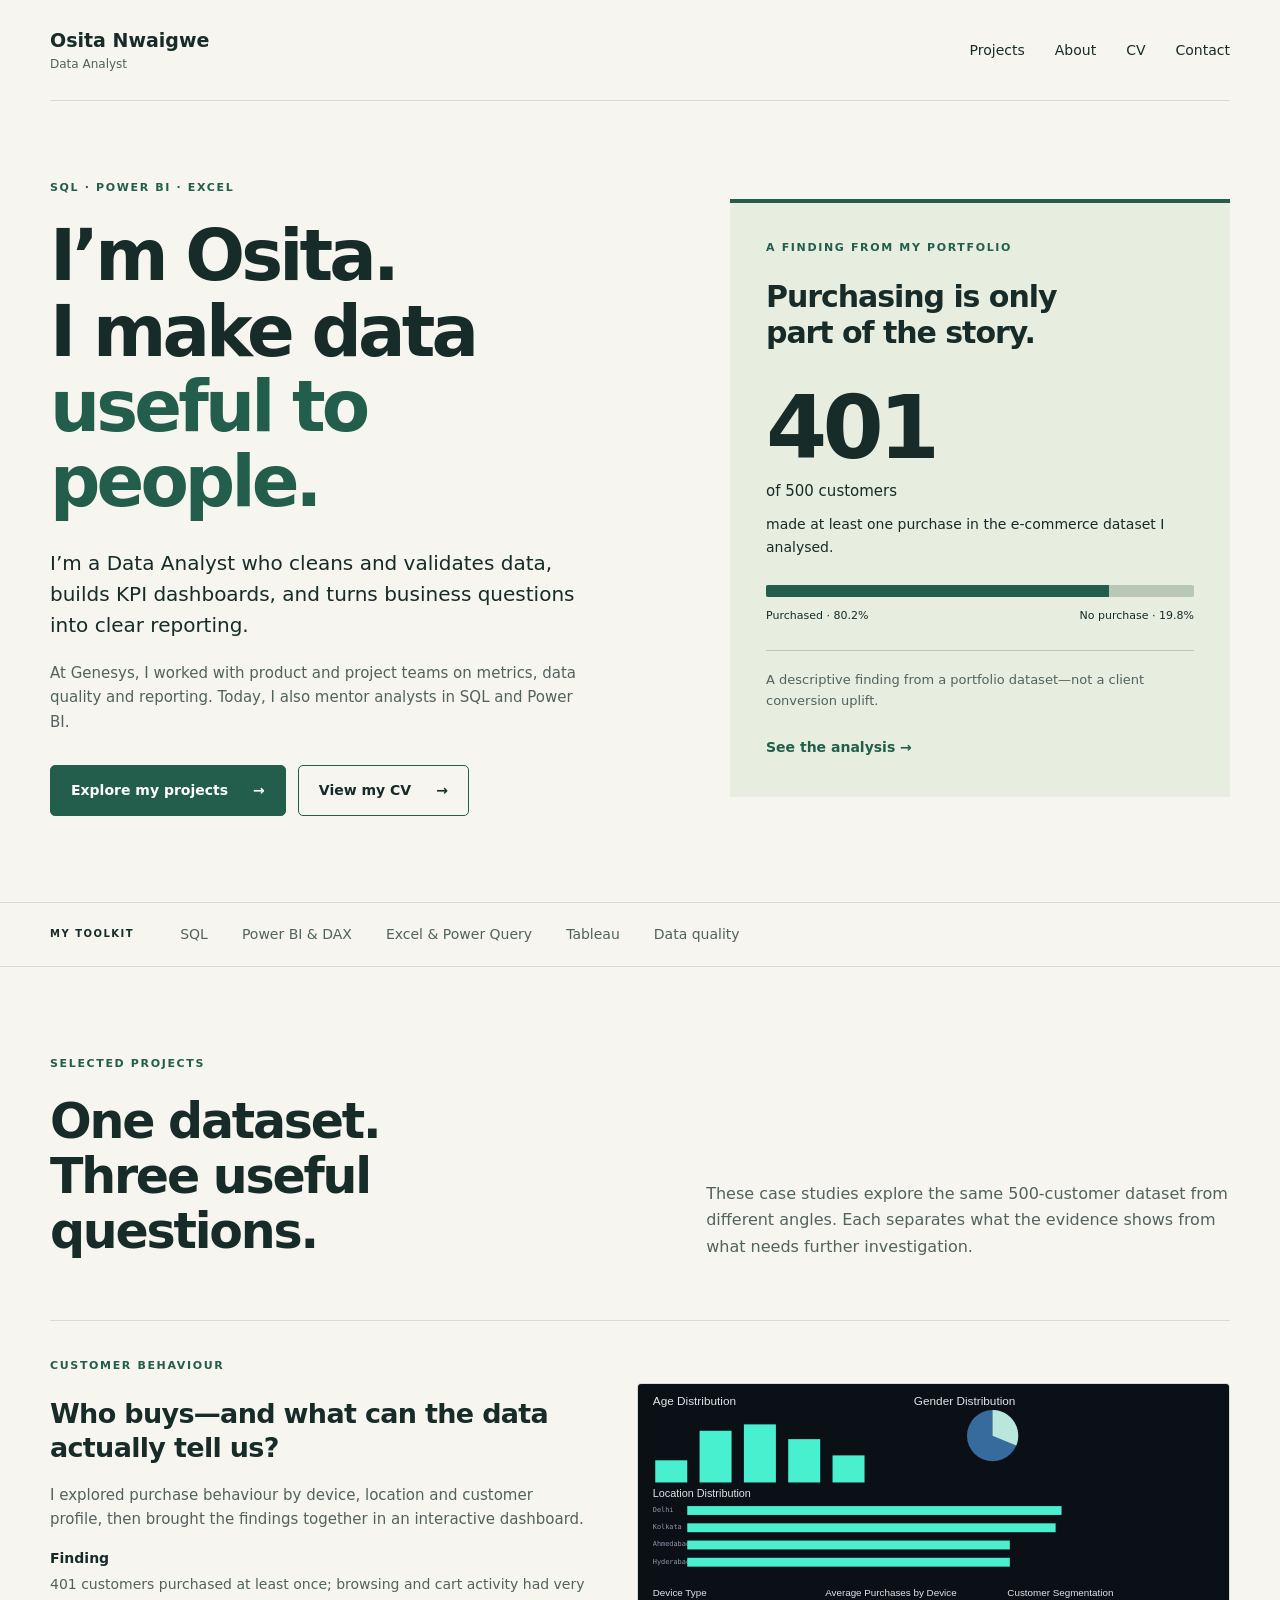
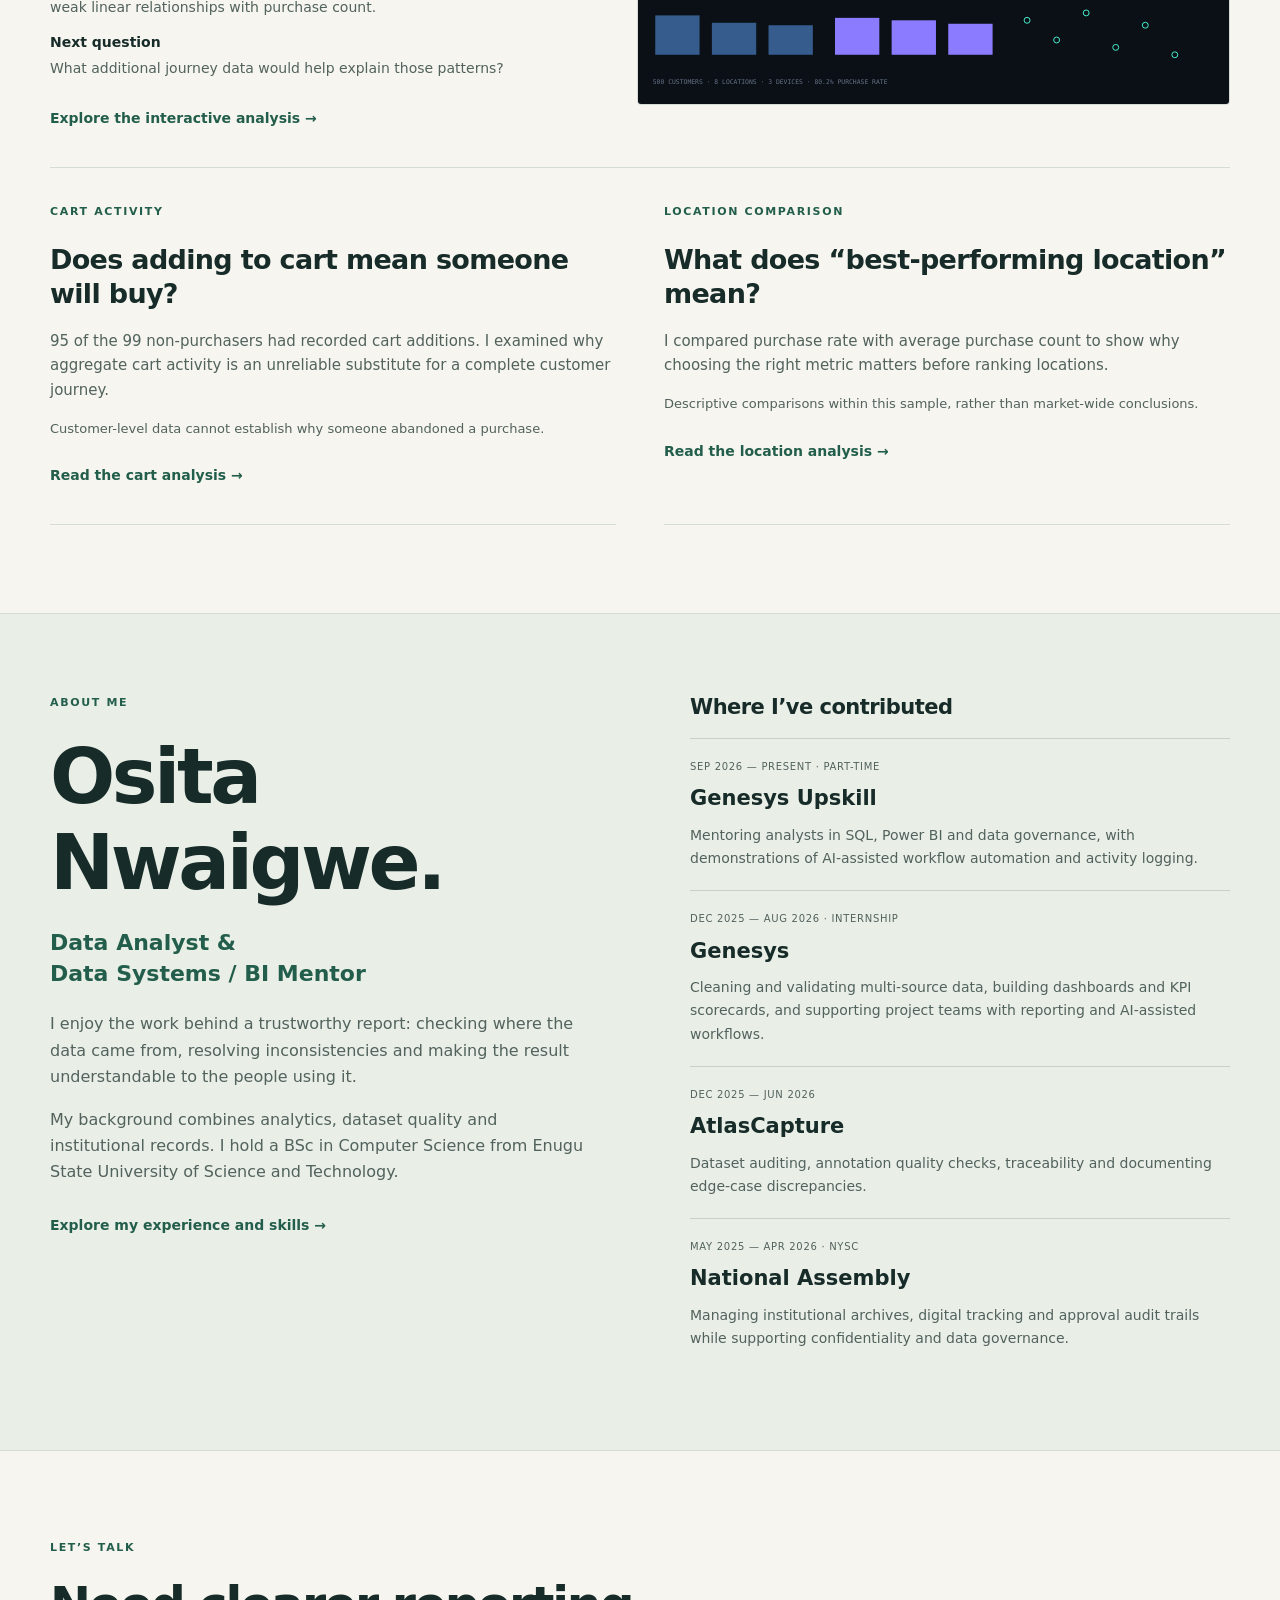
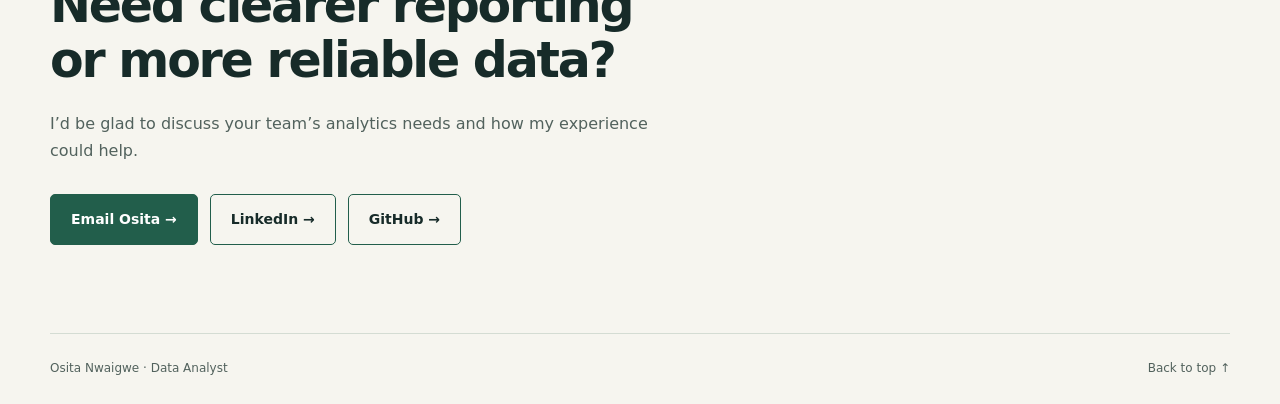
==== commit 912dd3fc: "Keep case-study navigation aligned with the revised homepage" ====
--- a/index.html
+++ b/index.html
@@ -11,7 +11,7 @@
 <header class="navigation wrap"><a class="identity" href="#top">Osita Nwaigwe<span>Data Analyst</span></a><nav aria-label="Main navigation"><a href="#work">Projects</a><a href="#about">About</a><a href="resume.html">CV</a><a href="#contact">Contact</a></nav></header>
 <main id="main">
 <section class="hero wrap" id="top">
-<div><p class="eyebrow">SQL · POWER BI · EXCEL</p><h1>I’m Osita.<br>I make data<br><span>useful to people.</span></h1><p class="intro">I’m a Data Analyst who cleans and validates data, builds KPI dashboards, and turns business questions into clear reporting.</p><p class="experience-note">At Genesys, I worked with product and project teams on metrics, data quality and reporting. Today, I also mentor analysts in SQL and Power BI.</p><div class="actions"><a class="button primary" href="#work">Explore my projects <span aria-hidden="true">↘</span></a><a class="button" href="resume.html">View my CV <span aria-hidden="true">↗</span></a></div></div>
+<div><p class="eyebrow">SQL · POWER BI · EXCEL</p><h1>I’m Osita.<br>I make data<br><span>useful to people.</span></h1><p class="intro">I’m a Data Analyst who cleans and validates data, builds KPI dashboards, and turns business questions into clear reporting.</p><p class="experience-note">At Genesys, I worked with product and project teams on metrics, data quality and reporting. Today, I also mentor analysts in SQL and Power BI.</p><div class="actions"><a class="button primary" href="#work">Explore my projects <span aria-hidden="true">→</span></a><a class="button" href="resume.html">View my CV <span aria-hidden="true">→</span></a></div></div>
 <aside class="featured" aria-label="Featured portfolio finding"><p class="eyebrow">A FINDING FROM MY PORTFOLIO</p><h2>Purchasing is only<br>part of the story.</h2><div class="stat">401<span>of 500 customers</span></div><p>made at least one purchase in the e-commerce dataset I analysed.</p><div class="purchase-bar" role="img" aria-label="80.2 percent purchased; 19.8 percent made no purchase"><span></span></div><div class="legend"><span><i></i>Purchased · 80.2%</span><span>No purchase · 19.8%</span></div><p class="note">A descriptive finding from a portfolio dataset—not a client conversion uplift.</p><a class="text-link" href="customer-behaviour.html">See the analysis <span aria-hidden="true">→</span></a></aside>
 </section>
 <div class="skills-band"><div class="wrap skills"><p>MY TOOLKIT</p><ul aria-label="Analytical skills"><li>SQL</li><li>Power BI &amp; DAX</li><li>Excel &amp; Power Query</li><li>Tableau</li><li>Data quality</li></ul></div></div>
@@ -20,6 +20,6 @@
 <div class="project-grid"><article class="project"><p class="eyebrow">CART ACTIVITY</p><h3>Does adding to cart mean someone will buy?</h3><p>95 of the 99 non-purchasers had recorded cart additions. I examined why aggregate cart activity is an unreliable substitute for a complete customer journey.</p><p class="note">Customer-level data cannot establish why someone abandoned a purchase.</p><a class="text-link" href="case-studies/cart-conversion-gap/">Read the cart analysis →</a></article><article class="project"><p class="eyebrow">LOCATION COMPARISON</p><h3>What does “best-performing location” mean?</h3><p>I compared purchase rate with average purchase count to show why choosing the right metric matters before ranking locations.</p><p class="note">Descriptive comparisons within this sample, rather than market-wide conclusions.</p><a class="text-link" href="case-studies/geography-conversion-paradox/">Read the location analysis →</a></article></div>
 </section>
 <section class="about-section" id="about"><div class="wrap about"><div><p class="eyebrow">ABOUT ME</p><h2>Osita<br>Nwaigwe.</h2><p class="role">Data Analyst &amp;<br>Data Systems / BI Mentor</p><p>I enjoy the work behind a trustworthy report: checking where the data came from, resolving inconsistencies and making the result understandable to the people using it.</p><p>My background combines analytics, dataset quality and institutional records. I hold a BSc in Computer Science from Enugu State University of Science and Technology.</p><a class="text-link" href="resume.html">Explore my experience and skills →</a></div><div class="experience"><h3>Where I’ve contributed</h3><article><p class="date">SEP 2026 — PRESENT · PART-TIME</p><h4>Genesys Upskill</h4><p>Mentoring analysts in SQL, Power BI and data governance, with demonstrations of AI-assisted workflow automation and activity logging.</p></article><article><p class="date">DEC 2025 — AUG 2026 · INTERNSHIP</p><h4>Genesys</h4><p>Cleaning and validating multi-source data, building dashboards and KPI scorecards, and supporting project teams with reporting and AI-assisted workflows.</p></article><article><p class="date">DEC 2025 — JUN 2026</p><h4>AtlasCapture</h4><p>Dataset auditing, annotation quality checks, traceability and documenting edge-case discrepancies.</p></article><article><p class="date">MAY 2025 — APR 2026 · NYSC</p><h4>National Assembly</h4><p>Managing institutional archives, digital tracking and approval audit trails while supporting confidentiality and data governance.</p></article></div></div></section>
-<section class="wrap section contact" id="contact"><p class="eyebrow">LET’S TALK</p><h2>Need clearer reporting<br>or more reliable data?</h2><p>I’d be glad to discuss your team’s analytics needs and how my experience could help.</p><div class="actions"><a class="button primary" href="mailto:nwaigweaustin96@gmail.com">Email Osita ↗</a><a class="button" href="https://www.linkedin.com/in/osita-nwaigwe-a2288b394">LinkedIn ↗</a><a class="button" href="https://github.com/Ocyter">GitHub ↗</a></div></section>
+<section class="wrap section contact" id="contact"><p class="eyebrow">LET’S TALK</p><h2>Need clearer reporting<br>or more reliable data?</h2><p>I’d be glad to discuss your team’s analytics needs and how my experience could help.</p><div class="actions"><a class="button primary" href="mailto:nwaigweaustin96@gmail.com">Email Osita →</a><a class="button" href="https://www.linkedin.com/in/osita-nwaigwe-a2288b394">LinkedIn →</a><a class="button" href="https://github.com/Ocyter">GitHub →</a></div></section>
 </main><footer class="wrap"><span>Osita Nwaigwe · Data Analyst</span><a href="#top">Back to top ↑</a></footer>
 </body></html>
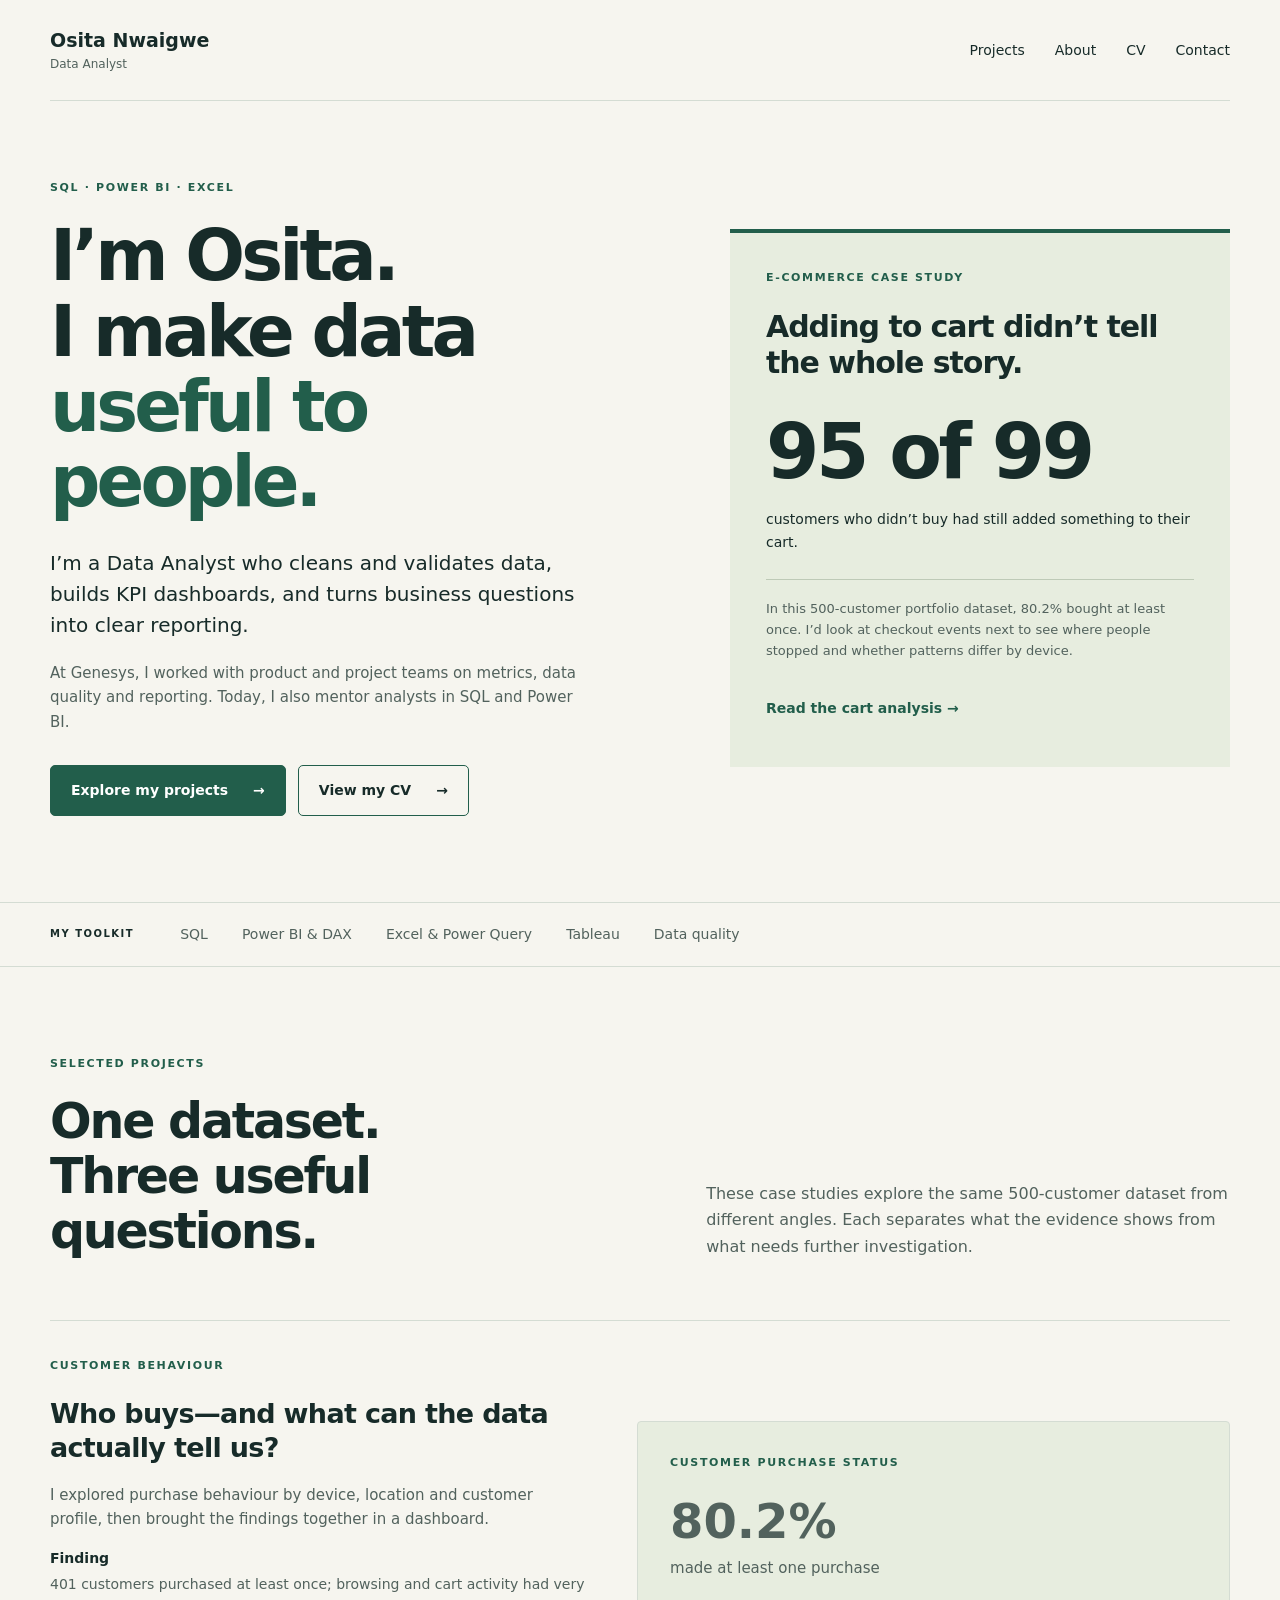
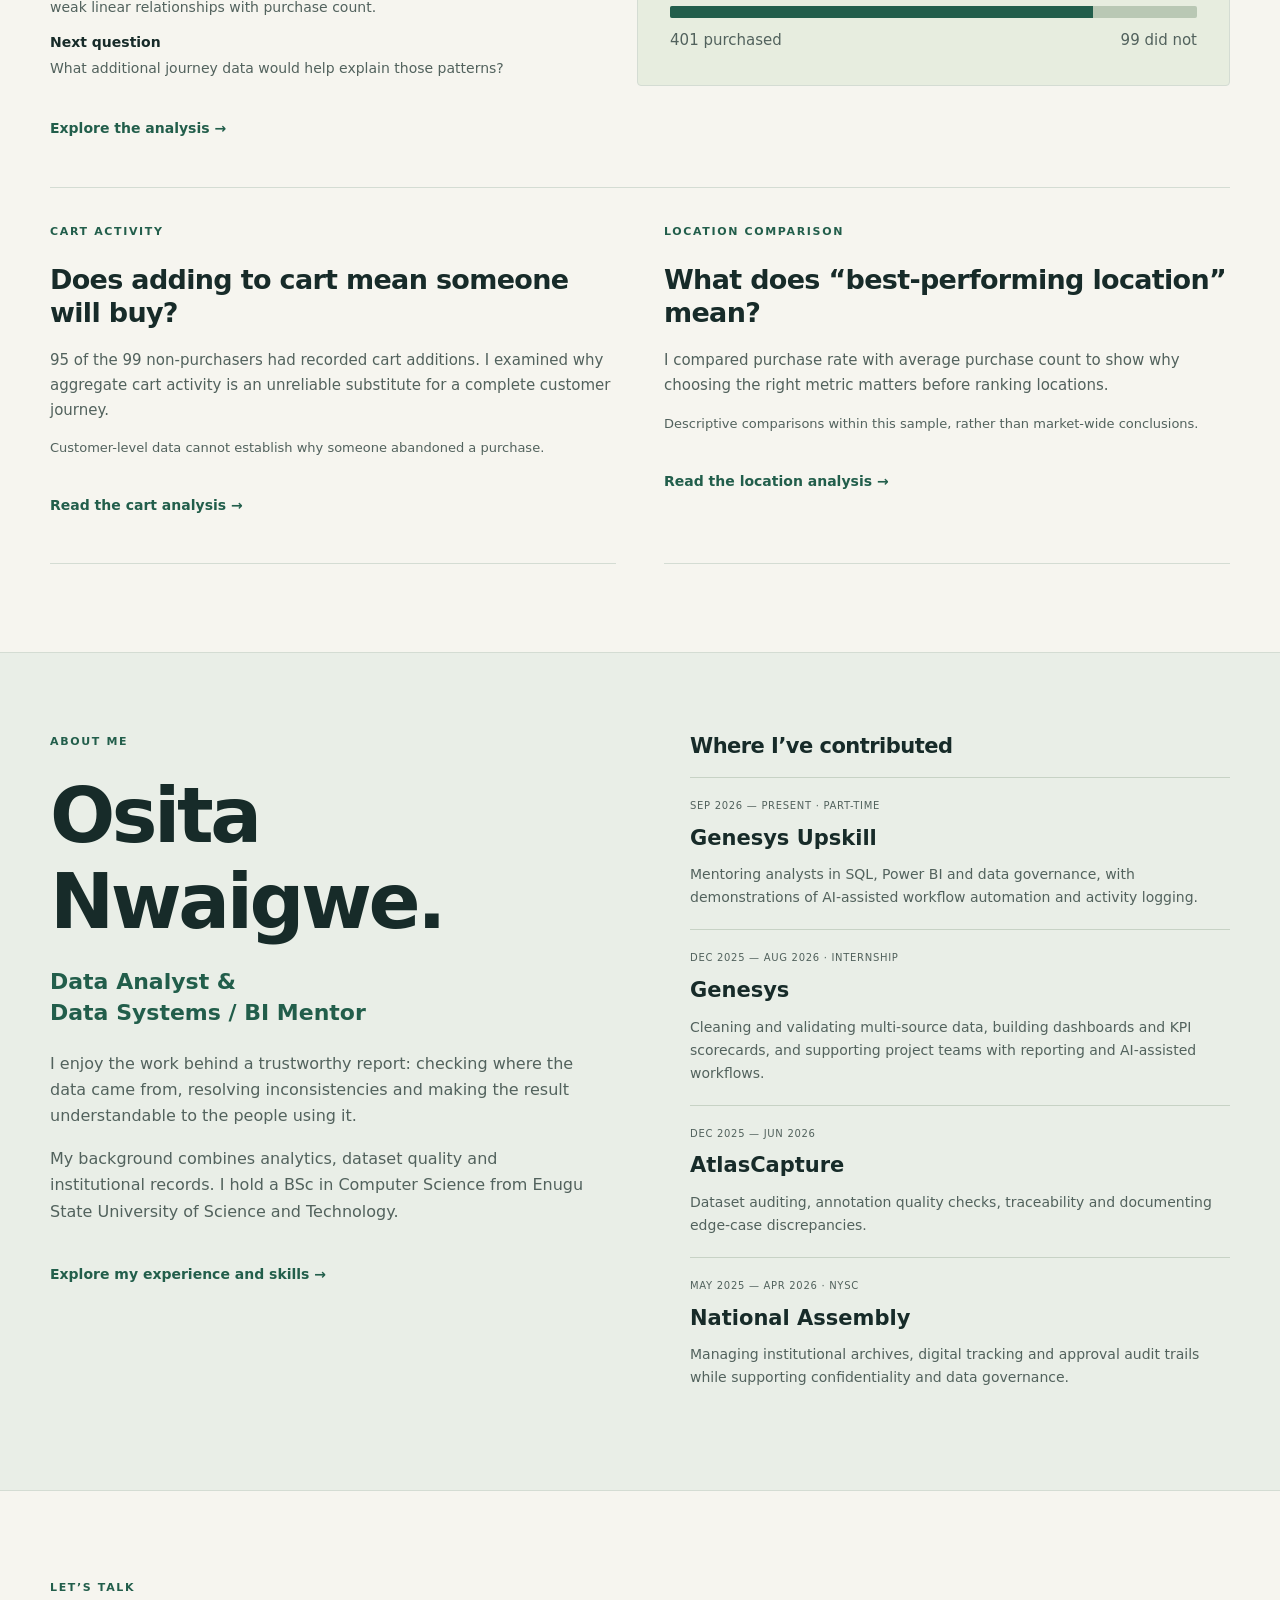
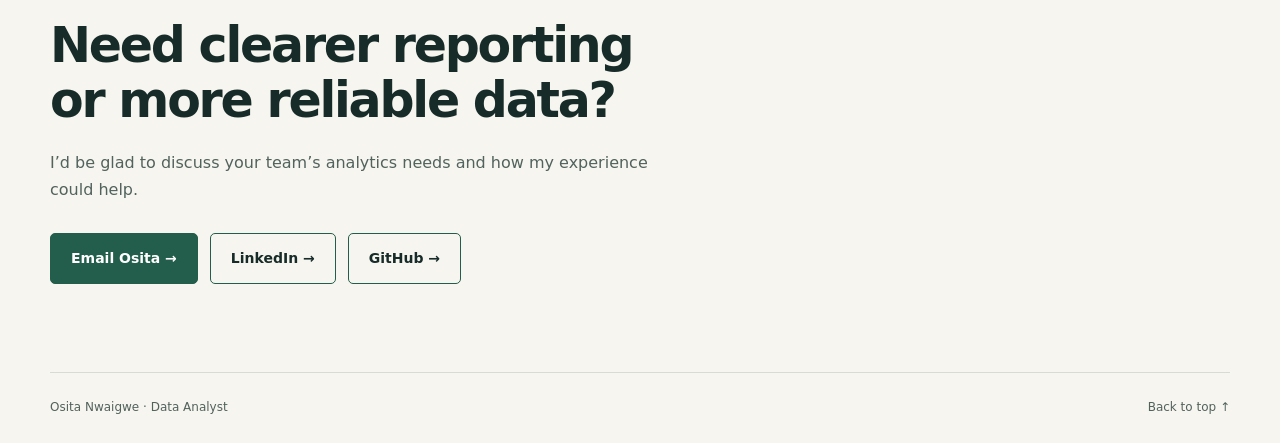
==== commit 1d075e6f: "Fix portfolio navigation, dashboard evidence, and CV consistency" ====
--- a/index.html
+++ b/index.html
@@ -12,11 +12,23 @@
 <main id="main">
 <section class="hero wrap" id="top">
 <div><p class="eyebrow">SQL · POWER BI · EXCEL</p><h1>I’m Osita.<br>I make data<br><span>useful to people.</span></h1><p class="intro">I’m a Data Analyst who cleans and validates data, builds KPI dashboards, and turns business questions into clear reporting.</p><p class="experience-note">At Genesys, I worked with product and project teams on metrics, data quality and reporting. Today, I also mentor analysts in SQL and Power BI.</p><div class="actions"><a class="button primary" href="#work">Explore my projects <span aria-hidden="true">→</span></a><a class="button" href="resume.html">View my CV <span aria-hidden="true">→</span></a></div></div>
-<aside class="featured" aria-label="Featured portfolio finding"><p class="eyebrow">A FINDING FROM MY PORTFOLIO</p><h2>Purchasing is only<br>part of the story.</h2><div class="stat">401<span>of 500 customers</span></div><p>made at least one purchase in the e-commerce dataset I analysed.</p><div class="purchase-bar" role="img" aria-label="80.2 percent purchased; 19.8 percent made no purchase"><span></span></div><div class="legend"><span><i></i>Purchased · 80.2%</span><span>No purchase · 19.8%</span></div><p class="note">A descriptive finding from a portfolio dataset—not a client conversion uplift.</p><a class="text-link" href="customer-behaviour.html">See the analysis <span aria-hidden="true">→</span></a></aside>
+<aside class="featured" aria-label="Featured portfolio finding">
+<p class="eyebrow">E-COMMERCE CASE STUDY</p>
+<h2>Adding to cart didn’t tell the whole story.</h2>
+<div class="stat">95 of 99</div>
+<p>customers who didn’t buy had still added something to their cart.</p>
+<p class="note">In this 500-customer portfolio dataset, 80.2% bought at least once. I’d look at checkout events next to see where people stopped and whether patterns differ by device.</p>
+<a class="text-link" href="case-studies/cart-conversion-gap/">Read the cart analysis →</a>
+</aside>
 </section>
 <div class="skills-band"><div class="wrap skills"><p>MY TOOLKIT</p><ul aria-label="Analytical skills"><li>SQL</li><li>Power BI &amp; DAX</li><li>Excel &amp; Power Query</li><li>Tableau</li><li>Data quality</li></ul></div></div>
 <section class="wrap section" id="work"><div class="section-heading"><div><p class="eyebrow">SELECTED PROJECTS</p><h2>One dataset.<br>Three useful questions.</h2></div><p>These case studies explore the same 500-customer dataset from different angles. Each separates what the evidence shows from what needs further investigation.</p></div>
-<article class="lead-project"><div><p class="eyebrow">CUSTOMER BEHAVIOUR</p><h3>Who buys—and what can the data actually tell us?</h3><p>I explored purchase behaviour by device, location and customer profile, then brought the findings together in an interactive dashboard.</p><dl><dt>Finding</dt><dd>401 customers purchased at least once; browsing and cart activity had very weak linear relationships with purchase count.</dd><dt>Next question</dt><dd>What additional journey data would help explain those patterns?</dd></dl><a class="text-link" href="customer-behaviour.html">Explore the interactive analysis →</a></div><a class="project-image" href="customer-behaviour.html" aria-label="Open customer behaviour analysis"><img src="assets/dashboard-preview.svg" alt="Preview of the customer behaviour dashboard" loading="lazy"></a></article>
+<article class="lead-project"><div><p class="eyebrow">CUSTOMER BEHAVIOUR</p><h3>Who buys—and what can the data actually tell us?</h3><p>I explored purchase behaviour by device, location and customer profile, then brought the findings together in a dashboard.</p><dl><dt>Finding</dt><dd>401 customers purchased at least once; browsing and cart activity had very weak linear relationships with purchase count.</dd><dt>Next question</dt><dd>What additional journey data would help explain those patterns?</dd></dl><a class="text-link" href="customer-behaviour.html">Explore the analysis →</a></div><a class="project-image" href="customer-behaviour.html" aria-label="Open customer behaviour analysis"><div class="project-preview">
+<p class="eyebrow">CUSTOMER PURCHASE STATUS</p>
+<p><strong>80.2%</strong> made at least one purchase</p>
+<div class="purchase-bar" aria-hidden="true"><span></span></div>
+<p class="legend"><span>401 purchased</span><span>99 did not</span></p>
+</div></a></article>
 <div class="project-grid"><article class="project"><p class="eyebrow">CART ACTIVITY</p><h3>Does adding to cart mean someone will buy?</h3><p>95 of the 99 non-purchasers had recorded cart additions. I examined why aggregate cart activity is an unreliable substitute for a complete customer journey.</p><p class="note">Customer-level data cannot establish why someone abandoned a purchase.</p><a class="text-link" href="case-studies/cart-conversion-gap/">Read the cart analysis →</a></article><article class="project"><p class="eyebrow">LOCATION COMPARISON</p><h3>What does “best-performing location” mean?</h3><p>I compared purchase rate with average purchase count to show why choosing the right metric matters before ranking locations.</p><p class="note">Descriptive comparisons within this sample, rather than market-wide conclusions.</p><a class="text-link" href="case-studies/geography-conversion-paradox/">Read the location analysis →</a></article></div>
 </section>
 <section class="about-section" id="about"><div class="wrap about"><div><p class="eyebrow">ABOUT ME</p><h2>Osita<br>Nwaigwe.</h2><p class="role">Data Analyst &amp;<br>Data Systems / BI Mentor</p><p>I enjoy the work behind a trustworthy report: checking where the data came from, resolving inconsistencies and making the result understandable to the people using it.</p><p>My background combines analytics, dataset quality and institutional records. I hold a BSc in Computer Science from Enugu State University of Science and Technology.</p><a class="text-link" href="resume.html">Explore my experience and skills →</a></div><div class="experience"><h3>Where I’ve contributed</h3><article><p class="date">SEP 2026 — PRESENT · PART-TIME</p><h4>Genesys Upskill</h4><p>Mentoring analysts in SQL, Power BI and data governance, with demonstrations of AI-assisted workflow automation and activity logging.</p></article><article><p class="date">DEC 2025 — AUG 2026 · INTERNSHIP</p><h4>Genesys</h4><p>Cleaning and validating multi-source data, building dashboards and KPI scorecards, and supporting project teams with reporting and AI-assisted workflows.</p></article><article><p class="date">DEC 2025 — JUN 2026</p><h4>AtlasCapture</h4><p>Dataset auditing, annotation quality checks, traceability and documenting edge-case discrepancies.</p></article><article><p class="date">MAY 2025 — APR 2026 · NYSC</p><h4>National Assembly</h4><p>Managing institutional archives, digital tracking and approval audit trails while supporting confidentiality and data governance.</p></article></div></div></section>
--- a/home.css
+++ b/home.css
@@ -1 +1,9 @@
 :root{--paper:#f6f5ef;--ink:#172b29;--muted:#52625d;--green:#225e4b;--line:#d4dcd3;--tint:#e7eddf}*{box-sizing:border-box}html{scroll-behavior:smooth;scroll-padding-top:24px}body{margin:0;background:var(--paper);color:var(--ink);font:16px/1.65 system-ui,-apple-system,BlinkMacSystemFont,"Segoe UI",sans-serif}a{color:inherit;text-decoration:none}a:hover{text-decoration:underline;text-underline-offset:5px}a:focus-visible{outline:3px solid #a44a20;outline-offset:5px}.wrap{width:min(1180px,calc(100% - 96px));margin-inline:auto}.skip{position:absolute;left:16px;top:-100px;padding:12px;background:var(--ink);color:white;z-index:10}.skip:focus{top:10px}.navigation{display:flex;justify-content:space-between;align-items:center;padding-block:28px;border-bottom:1px solid var(--line);gap:24px}.identity{font-weight:750;font-size:19px;line-height:1.3}.identity span{display:block;font-size:12px;color:var(--muted);font-weight:400;margin-top:4px}.navigation nav{display:flex;gap:30px;font-size:14px}.hero{display:grid;grid-template-columns:1.2fr 1fr;gap:80px;padding-block:78px 86px;align-items:center}.eyebrow{font-size:11px;font-weight:750;letter-spacing:.15em;margin:0 0 22px;color:var(--green)}h1,h2,h3,h4,p{overflow-wrap:break-word}h1{font-size:clamp(44px,5.5vw,76px);letter-spacing:-.055em;line-height:1.07;margin:0 0 27px;font-weight:720}h1 span{color:var(--green)}.intro{font-size:20px;line-height:1.55;max-width:560px}.experience-note{color:var(--muted);font-size:15px;max-width:540px}.actions{display:flex;flex-wrap:wrap;gap:12px;margin-top:30px}.button{display:inline-flex;align-items:center;justify-content:center;gap:25px;border:1px solid var(--green);border-radius:5px;padding:13px 20px;font-weight:650;font-size:14px;min-height:48px}.primary{background:var(--green);color:white}.button:hover{background:var(--ink);color:white;text-decoration:none}.featured{background:var(--tint);border-top:4px solid var(--green);padding:36px}.featured h2{font-size:30px;line-height:1.22;letter-spacing:-.035em;margin:0}.stat{font-size:88px;font-weight:700;line-height:1.1;letter-spacing:-.055em;margin-top:28px}.stat span{display:block;font-size:15px;letter-spacing:0;font-weight:500;margin-top:6px}.featured>p:not(.eyebrow){font-size:14px}.purchase-bar{height:12px;background:#b9c8b4;margin-top:26px;border-radius:2px;overflow:hidden}.purchase-bar span{display:block;background:var(--green);width:80.2%;height:100%}.legend{display:flex;justify-content:space-between;gap:10px;margin-top:10px;font-size:11px}.note{font-size:13px!important;color:var(--muted)}.featured .note{border-top:1px solid #becab7;padding-top:18px;margin-top:24px}.text-link{display:inline-block;font-size:14px;color:var(--green);font-weight:700;margin-top:12px}.skills-band{border-block:1px solid var(--line)}.skills{display:flex;align-items:center;gap:46px;padding-block:20px}.skills p{font-size:10px;letter-spacing:.15em;font-weight:750;white-space:nowrap;margin:0}.skills ul{display:flex;flex-wrap:wrap;gap:14px 34px;list-style:none;padding:0;margin:0;color:var(--muted);font-size:14px}.section{padding-block:88px}.section-heading{display:grid;grid-template-columns:1.1fr 1fr;gap:80px;align-items:end;margin-bottom:38px}h2{font-size:clamp(32px,4vw,49px);line-height:1.12;letter-spacing:-.045em;margin:0 0 22px}.section-heading>p{color:var(--muted);margin:0 0 22px}.lead-project{display:grid;grid-template-columns:1fr 1.1fr;gap:48px;border-block:1px solid var(--line);padding-block:36px;align-items:center}h3{font-size:27px;line-height:1.25;letter-spacing:-.025em;margin:0 0 18px}.lead-project p,.project p{color:var(--muted);font-size:15px}.lead-project .eyebrow,.project .eyebrow{color:var(--green);font-size:11px}dl{font-size:14px}dt{font-weight:750;margin-top:12px}dd{margin:3px 0 0;color:var(--muted)}.project-image img{display:block;width:100%;border:1px solid var(--line);border-radius:4px}.project-grid{display:grid;grid-template-columns:1fr 1fr;gap:48px}.project{padding:35px 0;border-bottom:1px solid var(--line)}.about-section{background:#e9eee7;border-block:1px solid var(--line)}.about{display:grid;grid-template-columns:1fr 1fr;gap:100px;padding-block:80px}.about h2{font-size:clamp(50px,6vw,80px)}.about .role{font-size:22px;font-weight:600;line-height:1.4;color:var(--green)}.about p{color:var(--muted)}.about .eyebrow{color:var(--green)}.experience h3{font-size:21px}.experience article{border-top:1px solid #c7d2c5;padding:20px 0 8px}.experience .date{font-size:10px;letter-spacing:.07em;margin:0 0 6px}.experience h4{font-size:21px;margin:0}.experience article p:last-child{font-size:14px;margin:8px 0 12px}.contact>p:not(.eyebrow){max-width:600px;color:var(--muted)}footer{border-top:1px solid var(--line);display:flex;justify-content:space-between;gap:20px;padding-block:25px;font-size:12px;color:var(--muted)}@media(max-width:900px){.wrap{width:calc(100% - 48px)}.hero{gap:30px}.featured{padding:25px}.about{gap:45px}.section-heading{gap:35px}.lead-project{gap:25px}.skills{gap:25px}.skills ul{gap:12px 22px}}@media(max-width:680px){.wrap{width:calc(100% - 40px)}.navigation{align-items:flex-start;flex-direction:column;gap:20px;padding-block:22px}.navigation nav{justify-content:space-between;width:100%;gap:15px}.hero,.section-heading,.lead-project,.project-grid,.about{grid-template-columns:1fr}.hero{padding-block:44px;gap:38px}h1{font-size:48px}.intro{font-size:18px}.featured{padding:26px}.skills{align-items:flex-start;flex-direction:column;gap:12px}.section{padding-block:56px}.section-heading{gap:0;margin-bottom:20px}.project-grid{gap:0}.about{padding-block:52px;gap:36px}.about h2{font-size:62px}.contact h2{font-size:36px}footer{flex-wrap:wrap}.legend{flex-wrap:wrap}}@media(prefers-reduced-motion:reduce){html{scroll-behavior:auto}}
+
+.navigation nav a{display:inline-flex;align-items:center;min-height:44px}
+.text-link{display:inline-flex;align-items:center;min-height:44px;gap:8px}
+.featured .stat{font-size:clamp(2.6rem,6vw,5rem);letter-spacing:-.045em;line-height:1.1}
+.project-preview{background:var(--tint);border:1px solid var(--line);padding:clamp(16px,3vw,32px);border-radius:4px}
+.project-preview strong{font-size:clamp(1.7rem,4vw,3rem);display:block;line-height:1.15;margin-bottom:6px}
+.project-preview .legend{margin-bottom:0}
+@media(max-width:680px){.navigation{gap:8px}.navigation nav{gap:10px;flex-wrap:wrap}.hero h1{font-size:clamp(2.4rem,10vw,3rem)}}
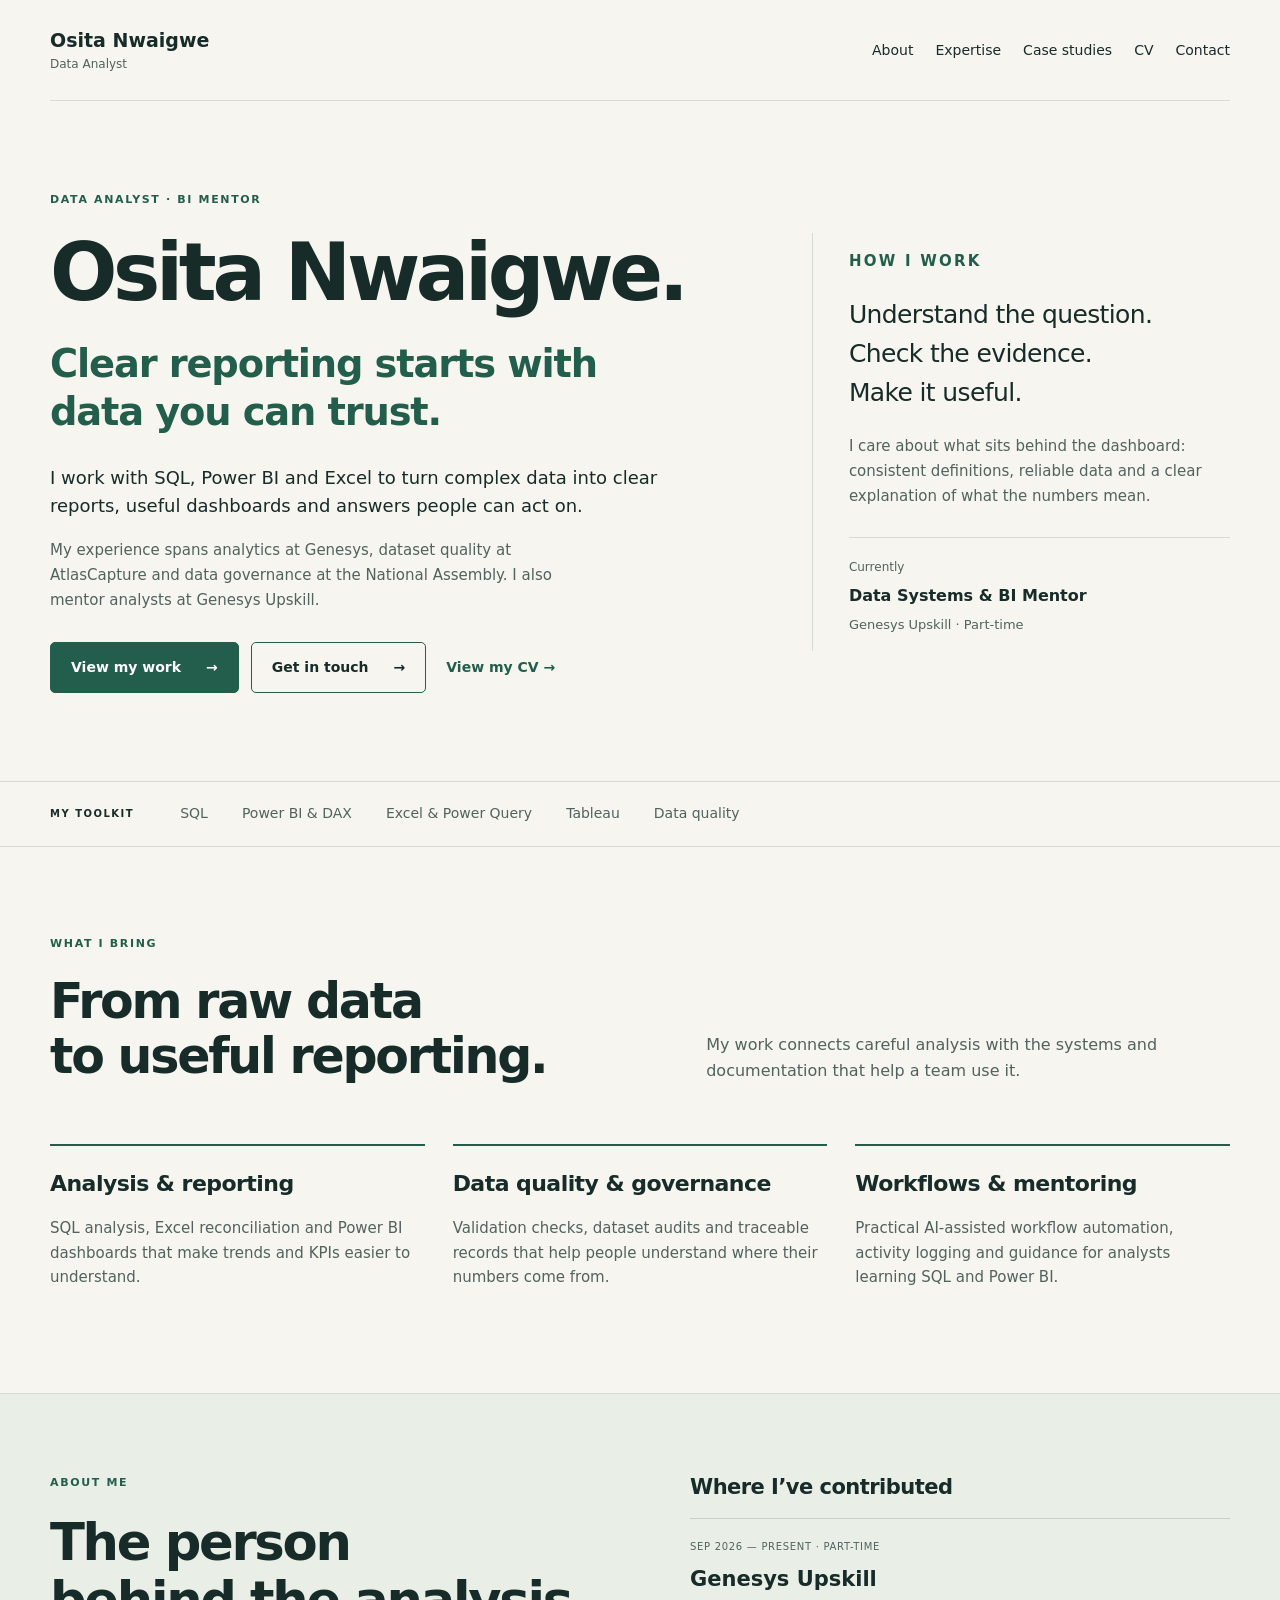
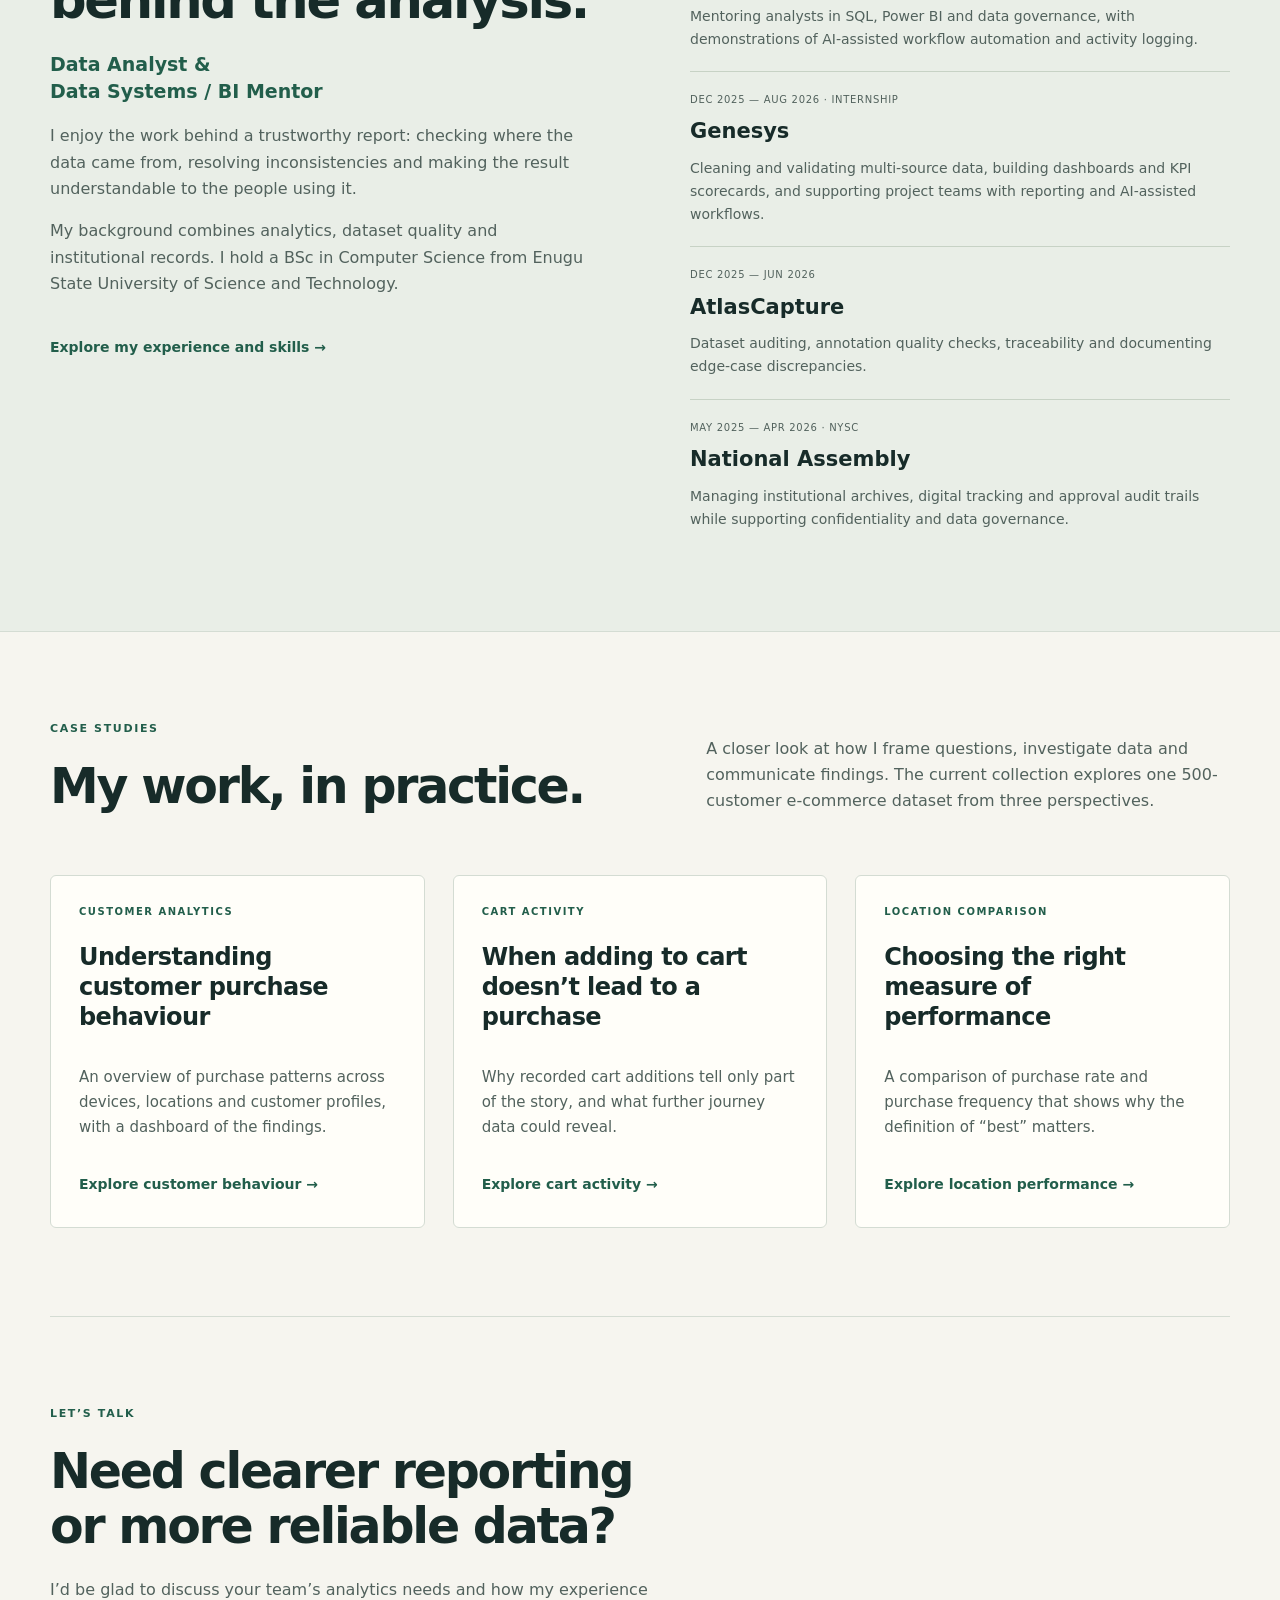
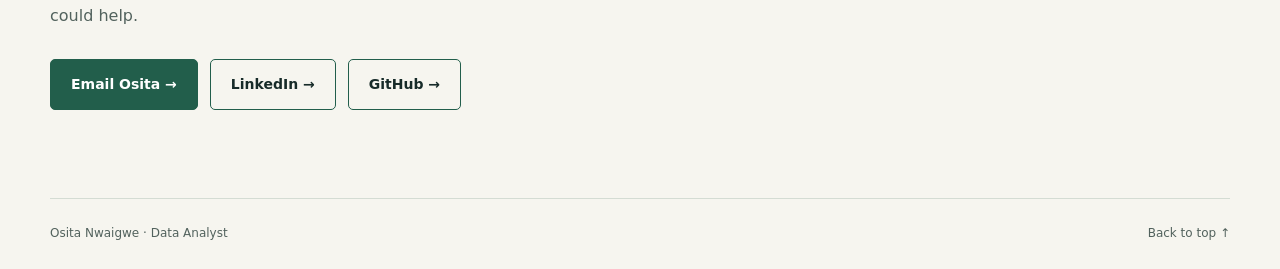
==== commit ee293fdc: "Make the portfolio homepage personal and consolidate case studies" ====
--- a/index.html
+++ b/index.html
@@ -5,33 +5,36 @@
 <meta name="description" content="Osita Nwaigwe — Data Analyst working with SQL, Power BI and Excel. Explore my experience in reporting, data quality and customer analytics.">
 <title>Osita Nwaigwe | Data Analyst</title>
 <link rel="stylesheet" href="home.css">
-</head>
+<style>
+/* Personal landing page: keep project-specific styles on their own pages. */
+.personal-hero{grid-template-columns:minmax(0,1.65fr) minmax(0,1fr);gap:72px;padding-block:90px 88px;align-items:center}
+.personal-hero h1{font-size:clamp(46px,6.2vw,80px);letter-spacing:-.055em;margin-bottom:24px}
+.hero-statement{font-size:clamp(26px,3vw,39px);line-height:1.25;letter-spacing:-.03em;margin:0 0 28px;color:var(--green);font-weight:550}
+.personal-hero .intro{font-size:18px;max-width:620px}.personal-hero .actions .text-link{margin-top:0;padding-inline:8px}
+.personal-note{border-left:1px solid var(--line);padding:16px 0 16px 36px}.personal-note .note-heading{font-size:25px;line-height:1.55;letter-spacing:-.025em;color:var(--ink);margin-block:0 22px}.personal-note>p{color:var(--muted);font-size:15px}.personal-note .eyebrow{color:var(--green)}
+.current-role{border-top:1px solid var(--line);margin-top:28px;padding-top:20px}.current-role span{display:block;color:var(--muted);font-size:12px;margin-bottom:6px}.current-role strong{font-size:16px}.current-role p{font-size:13px;margin:4px 0 0;color:var(--muted)}
+.capabilities,.case-study-grid{display:grid;grid-template-columns:repeat(3,minmax(0,1fr));gap:28px}.capabilities article{border-top:2px solid var(--green);padding-top:24px}.capabilities h3{font-size:22px}.capabilities p,.case-card>p:not(.eyebrow){font-size:15px;color:var(--muted)}
+.about h2{font-size:clamp(36px,4vw,52px)}.about .role{font-size:19px}.case-card{border:1px solid var(--line);border-radius:6px;padding:28px;display:flex;flex-direction:column;background:#fffef9}.case-card h3{font-size:24px}.case-card .text-link{margin-top:auto;padding-top:16px}.case-card .eyebrow{font-size:10px}.navigation nav{gap:22px}.contact{border-top:1px solid var(--line)}
+@media(max-width:900px){.personal-hero{gap:32px}.personal-note{padding-left:24px}.case-study-grid{gap:16px}.case-card{padding:20px}.capabilities{gap:22px}}
+@media(max-width:680px){.personal-hero{grid-template-columns:1fr;padding-block:48px;gap:36px}.personal-hero h1{font-size:clamp(39px,10vw,58px)}.hero-statement{font-size:28px}.personal-note{border-left:0;border-top:1px solid var(--line);padding:28px 0 0}.personal-note .note-heading{font-size:23px}.capabilities,.case-study-grid{grid-template-columns:1fr}.capabilities{gap:24px}.case-card{padding:26px}.navigation nav{gap:4px 18px;justify-content:flex-start;font-size:13px}.about h2{font-size:39px}.personal-hero .intro{font-size:17px}}
+</style></head>
 <body>
 <a class="skip" href="#main">Skip to content</a>
-<header class="navigation wrap"><a class="identity" href="#top">Osita Nwaigwe<span>Data Analyst</span></a><nav aria-label="Main navigation"><a href="#work">Projects</a><a href="#about">About</a><a href="resume.html">CV</a><a href="#contact">Contact</a></nav></header>
+<header class="navigation wrap"><a class="identity" href="#top">Osita Nwaigwe<span>Data Analyst</span></a><nav aria-label="Main navigation"><a href="#about">About</a><a href="#expertise">Expertise</a><a href="#work">Case studies</a><a href="resume.html">CV</a><a href="#contact">Contact</a></nav></header>
 <main id="main">
-<section class="hero wrap" id="top">
-<div><p class="eyebrow">SQL · POWER BI · EXCEL</p><h1>I’m Osita.<br>I make data<br><span>useful to people.</span></h1><p class="intro">I’m a Data Analyst who cleans and validates data, builds KPI dashboards, and turns business questions into clear reporting.</p><p class="experience-note">At Genesys, I worked with product and project teams on metrics, data quality and reporting. Today, I also mentor analysts in SQL and Power BI.</p><div class="actions"><a class="button primary" href="#work">Explore my projects <span aria-hidden="true">→</span></a><a class="button" href="resume.html">View my CV <span aria-hidden="true">→</span></a></div></div>
-<aside class="featured" aria-label="Featured portfolio finding">
-<p class="eyebrow">E-COMMERCE CASE STUDY</p>
-<h2>Adding to cart didn’t tell the whole story.</h2>
-<div class="stat">95 of 99</div>
-<p>customers who didn’t buy had still added something to their cart.</p>
-<p class="note">In this 500-customer portfolio dataset, 80.2% bought at least once. I’d look at checkout events next to see where people stopped and whether patterns differ by device.</p>
-<a class="text-link" href="case-studies/cart-conversion-gap/">Read the cart analysis →</a>
-</aside>
+<section class="hero wrap personal-hero" id="top">
+<div><p class="eyebrow">DATA ANALYST · BI MENTOR</p><h1>Osita Nwaigwe.</h1><p class="hero-statement">Clear reporting starts with<br>data you can trust.</p><p class="intro">I work with SQL, Power BI and Excel to turn complex data into clear reports, useful dashboards and answers people can act on.</p><p class="experience-note">My experience spans analytics at Genesys, dataset quality at AtlasCapture and data governance at the National Assembly. I also mentor analysts at Genesys Upskill.</p><div class="actions"><a class="button primary" href="#work">View my work <span aria-hidden="true">→</span></a><a class="button" href="#contact">Get in touch <span aria-hidden="true">→</span></a><a class="text-link" href="resume.html">View my CV →</a></div></div>
+<aside class="personal-note" aria-label="My approach"><p class="eyebrow">HOW I WORK</p><p class="note-heading">Understand the question.<br>Check the evidence.<br>Make it useful.</p><p>I care about what sits behind the dashboard: consistent definitions, reliable data and a clear explanation of what the numbers mean.</p><div class="current-role"><span>Currently</span><strong>Data Systems &amp; BI Mentor</strong><p>Genesys Upskill · Part-time</p></div></aside>
 </section>
 <div class="skills-band"><div class="wrap skills"><p>MY TOOLKIT</p><ul aria-label="Analytical skills"><li>SQL</li><li>Power BI &amp; DAX</li><li>Excel &amp; Power Query</li><li>Tableau</li><li>Data quality</li></ul></div></div>
-<section class="wrap section" id="work"><div class="section-heading"><div><p class="eyebrow">SELECTED PROJECTS</p><h2>One dataset.<br>Three useful questions.</h2></div><p>These case studies explore the same 500-customer dataset from different angles. Each separates what the evidence shows from what needs further investigation.</p></div>
-<article class="lead-project"><div><p class="eyebrow">CUSTOMER BEHAVIOUR</p><h3>Who buys—and what can the data actually tell us?</h3><p>I explored purchase behaviour by device, location and customer profile, then brought the findings together in a dashboard.</p><dl><dt>Finding</dt><dd>401 customers purchased at least once; browsing and cart activity had very weak linear relationships with purchase count.</dd><dt>Next question</dt><dd>What additional journey data would help explain those patterns?</dd></dl><a class="text-link" href="customer-behaviour.html">Explore the analysis →</a></div><a class="project-image" href="customer-behaviour.html" aria-label="Open customer behaviour analysis"><div class="project-preview">
-<p class="eyebrow">CUSTOMER PURCHASE STATUS</p>
-<p><strong>80.2%</strong> made at least one purchase</p>
-<div class="purchase-bar" aria-hidden="true"><span></span></div>
-<p class="legend"><span>401 purchased</span><span>99 did not</span></p>
-</div></a></article>
-<div class="project-grid"><article class="project"><p class="eyebrow">CART ACTIVITY</p><h3>Does adding to cart mean someone will buy?</h3><p>95 of the 99 non-purchasers had recorded cart additions. I examined why aggregate cart activity is an unreliable substitute for a complete customer journey.</p><p class="note">Customer-level data cannot establish why someone abandoned a purchase.</p><a class="text-link" href="case-studies/cart-conversion-gap/">Read the cart analysis →</a></article><article class="project"><p class="eyebrow">LOCATION COMPARISON</p><h3>What does “best-performing location” mean?</h3><p>I compared purchase rate with average purchase count to show why choosing the right metric matters before ranking locations.</p><p class="note">Descriptive comparisons within this sample, rather than market-wide conclusions.</p><a class="text-link" href="case-studies/geography-conversion-paradox/">Read the location analysis →</a></article></div>
-</section>
-<section class="about-section" id="about"><div class="wrap about"><div><p class="eyebrow">ABOUT ME</p><h2>Osita<br>Nwaigwe.</h2><p class="role">Data Analyst &amp;<br>Data Systems / BI Mentor</p><p>I enjoy the work behind a trustworthy report: checking where the data came from, resolving inconsistencies and making the result understandable to the people using it.</p><p>My background combines analytics, dataset quality and institutional records. I hold a BSc in Computer Science from Enugu State University of Science and Technology.</p><a class="text-link" href="resume.html">Explore my experience and skills →</a></div><div class="experience"><h3>Where I’ve contributed</h3><article><p class="date">SEP 2026 — PRESENT · PART-TIME</p><h4>Genesys Upskill</h4><p>Mentoring analysts in SQL, Power BI and data governance, with demonstrations of AI-assisted workflow automation and activity logging.</p></article><article><p class="date">DEC 2025 — AUG 2026 · INTERNSHIP</p><h4>Genesys</h4><p>Cleaning and validating multi-source data, building dashboards and KPI scorecards, and supporting project teams with reporting and AI-assisted workflows.</p></article><article><p class="date">DEC 2025 — JUN 2026</p><h4>AtlasCapture</h4><p>Dataset auditing, annotation quality checks, traceability and documenting edge-case discrepancies.</p></article><article><p class="date">MAY 2025 — APR 2026 · NYSC</p><h4>National Assembly</h4><p>Managing institutional archives, digital tracking and approval audit trails while supporting confidentiality and data governance.</p></article></div></div></section>
+<section class="wrap section expertise-section" id="expertise"><div class="section-heading"><div><p class="eyebrow">WHAT I BRING</p><h2>From raw data<br>to useful reporting.</h2></div><p>My work connects careful analysis with the systems and documentation that help a team use it.</p></div><div class="capabilities"><article><h3>Analysis &amp; reporting</h3><p>SQL analysis, Excel reconciliation and Power BI dashboards that make trends and KPIs easier to understand.</p></article><article><h3>Data quality &amp; governance</h3><p>Validation checks, dataset audits and traceable records that help people understand where their numbers come from.</p></article><article><h3>Workflows &amp; mentoring</h3><p>Practical AI-assisted workflow automation, activity logging and guidance for analysts learning SQL and Power BI.</p></article></div></section>
+<section class="about-section" id="about"><div class="wrap about"><div><p class="eyebrow">ABOUT ME</p><h2>The person<br>behind the analysis.</h2><p class="role">Data Analyst &amp;<br>Data Systems / BI Mentor</p><p>I enjoy the work behind a trustworthy report: checking where the data came from, resolving inconsistencies and making the result understandable to the people using it.</p><p>My background combines analytics, dataset quality and institutional records. I hold a BSc in Computer Science from Enugu State University of Science and Technology.</p><a class="text-link" href="resume.html">Explore my experience and skills →</a></div><div class="experience"><h3>Where I’ve contributed</h3><article><p class="date">SEP 2026 — PRESENT · PART-TIME</p><h4>Genesys Upskill</h4><p>Mentoring analysts in SQL, Power BI and data governance, with demonstrations of AI-assisted workflow automation and activity logging.</p></article><article><p class="date">DEC 2025 — AUG 2026 · INTERNSHIP</p><h4>Genesys</h4><p>Cleaning and validating multi-source data, building dashboards and KPI scorecards, and supporting project teams with reporting and AI-assisted workflows.</p></article><article><p class="date">DEC 2025 — JUN 2026</p><h4>AtlasCapture</h4><p>Dataset auditing, annotation quality checks, traceability and documenting edge-case discrepancies.</p></article><article><p class="date">MAY 2025 — APR 2026 · NYSC</p><h4>National Assembly</h4><p>Managing institutional archives, digital tracking and approval audit trails while supporting confidentiality and data governance.</p></article></div></div></section>
+<section class="wrap section" id="work"><div class="section-heading"><div><p class="eyebrow">CASE STUDIES</p><h2>My work, in practice.</h2></div><p>A closer look at how I frame questions, investigate data and communicate findings. The current collection explores one 500-customer e-commerce dataset from three perspectives.</p></div>
+<div class="case-study-grid">
+<article class="case-card"><p class="eyebrow">CUSTOMER ANALYTICS</p><h3>Understanding customer purchase behaviour</h3><p>An overview of purchase patterns across devices, locations and customer profiles, with a dashboard of the findings.</p><a class="text-link" href="customer-behaviour.html">Explore customer behaviour →</a></article>
+<article class="case-card"><p class="eyebrow">CART ACTIVITY</p><h3>When adding to cart doesn’t lead to a purchase</h3><p>Why recorded cart additions tell only part of the story, and what further journey data could reveal.</p><a class="text-link" href="case-studies/cart-conversion-gap/">Explore cart activity →</a></article>
+<article class="case-card"><p class="eyebrow">LOCATION COMPARISON</p><h3>Choosing the right measure of performance</h3><p>A comparison of purchase rate and purchase frequency that shows why the definition of “best” matters.</p><a class="text-link" href="case-studies/geography-conversion-paradox/">Explore location performance →</a></article>
+</div></section>
 <section class="wrap section contact" id="contact"><p class="eyebrow">LET’S TALK</p><h2>Need clearer reporting<br>or more reliable data?</h2><p>I’d be glad to discuss your team’s analytics needs and how my experience could help.</p><div class="actions"><a class="button primary" href="mailto:nwaigweaustin96@gmail.com">Email Osita →</a><a class="button" href="https://www.linkedin.com/in/osita-nwaigwe-a2288b394">LinkedIn →</a><a class="button" href="https://github.com/Ocyter">GitHub →</a></div></section>
 </main><footer class="wrap"><span>Osita Nwaigwe · Data Analyst</span><a href="#top">Back to top ↑</a></footer>
 </body></html>
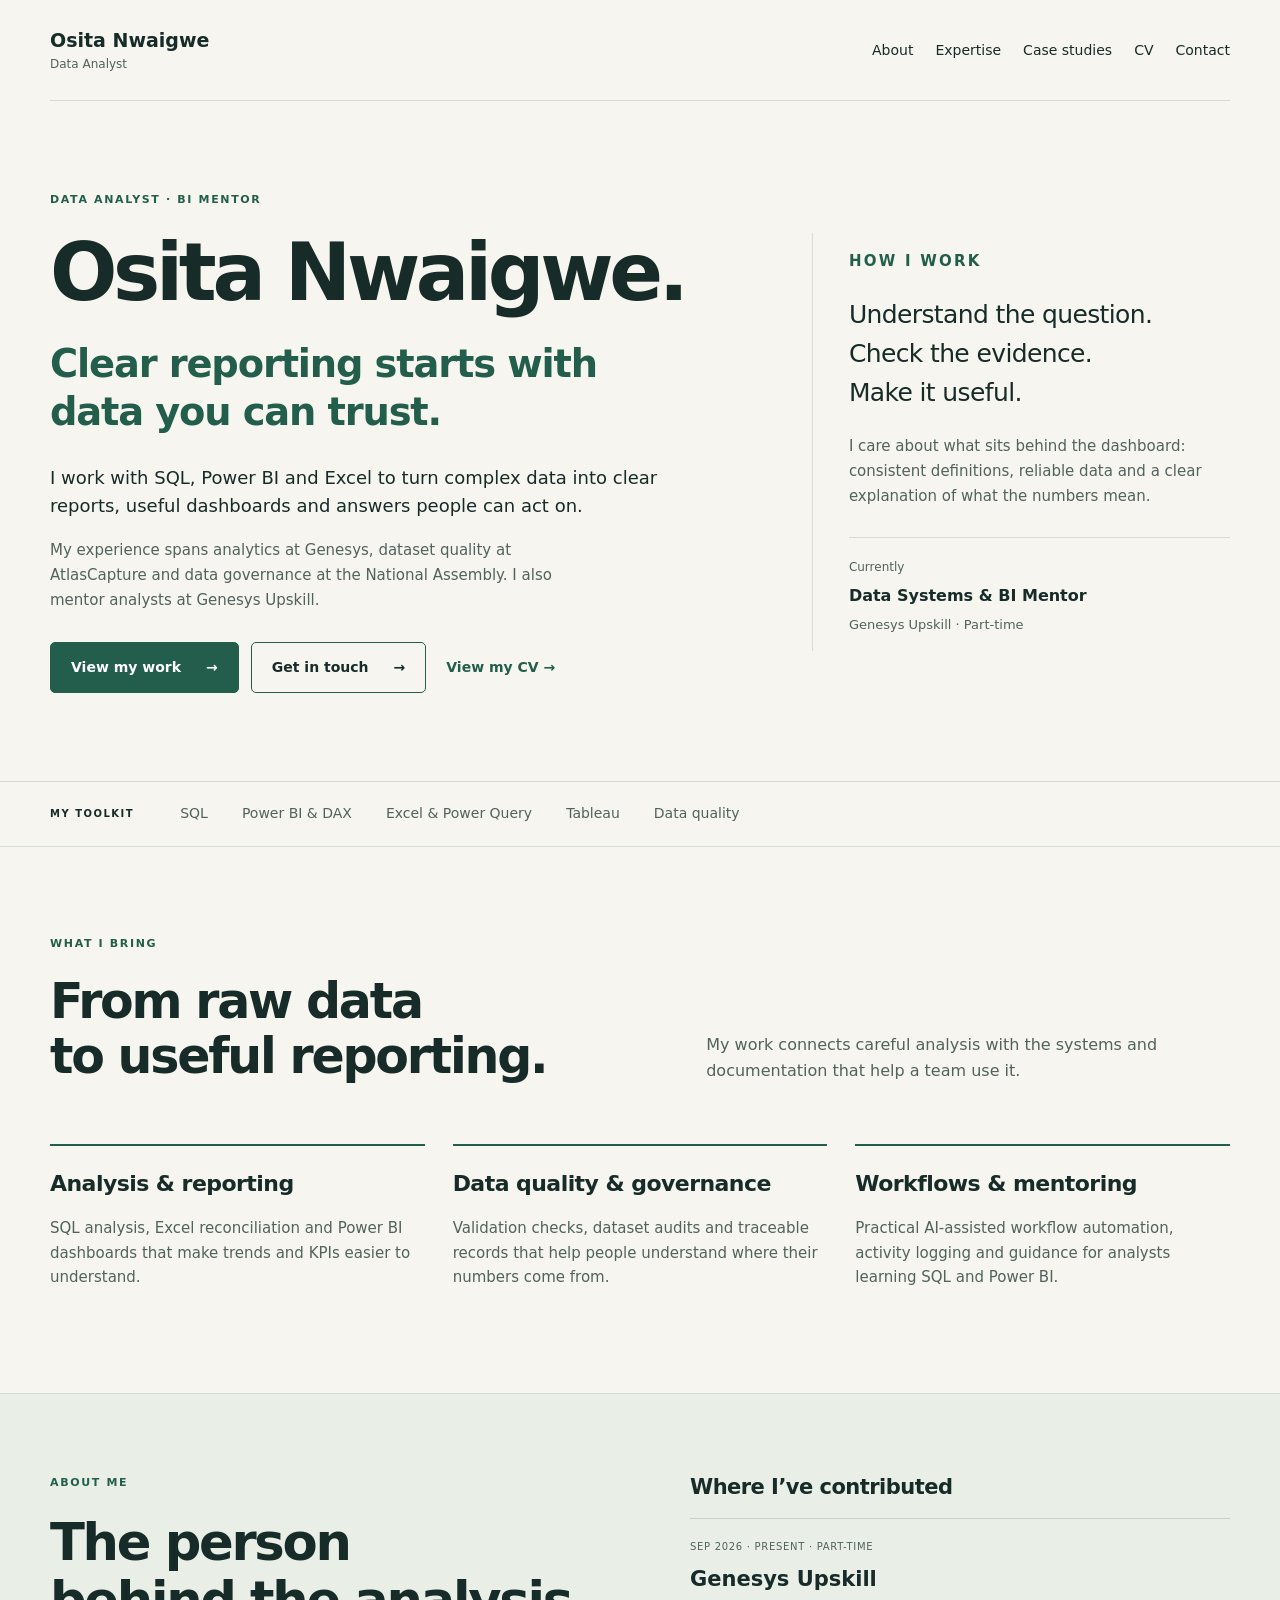
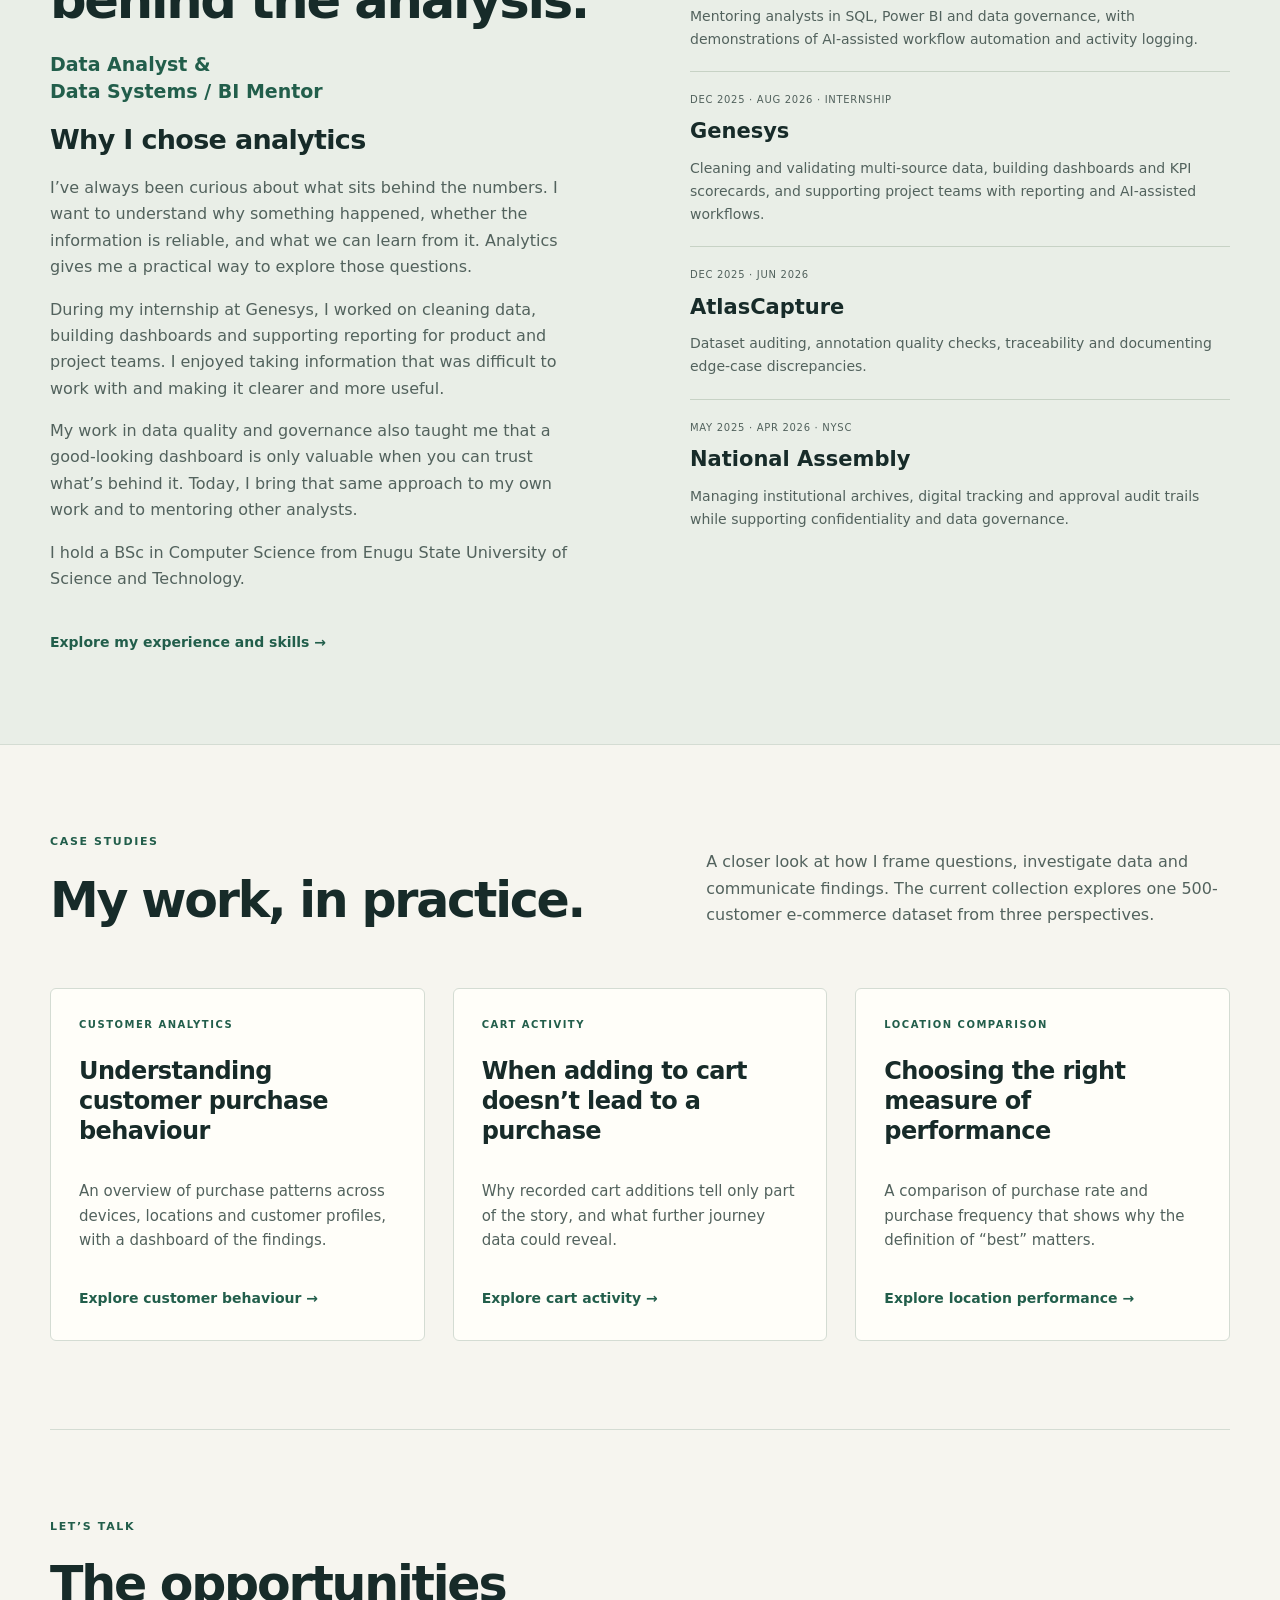
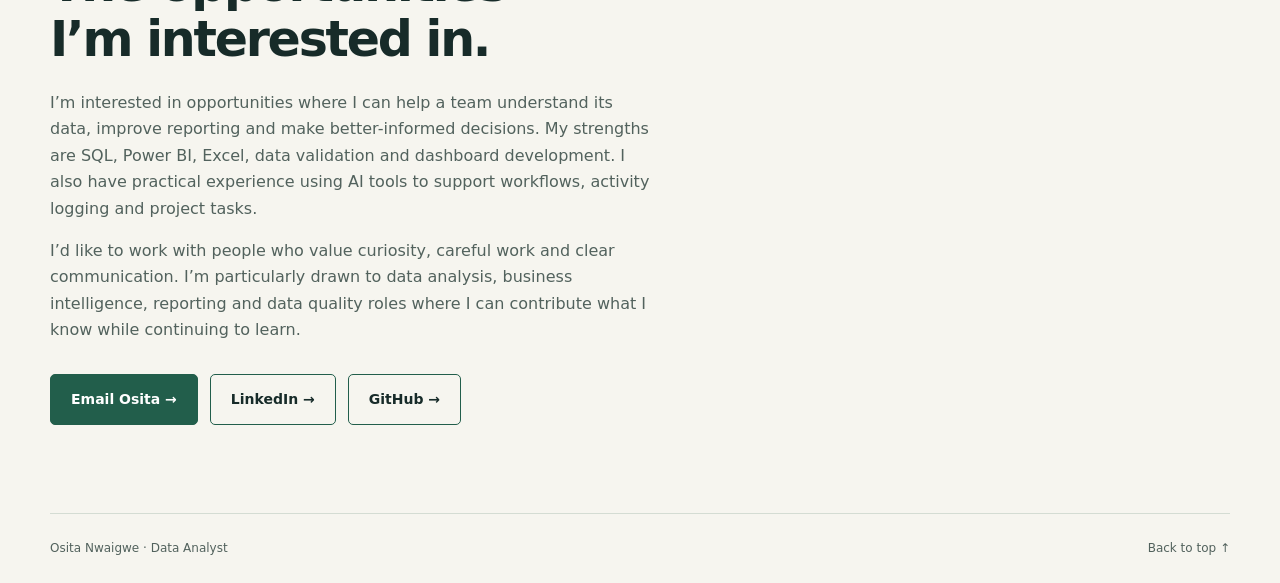
==== commit 2b2e5c69: "Add Osita's approved analytics story and preferred opportunities" ====
--- a/index.html
+++ b/index.html
@@ -2,7 +2,7 @@
 <html lang="en">
 <head>
 <meta charset="utf-8"><meta name="viewport" content="width=device-width,initial-scale=1">
-<meta name="description" content="Osita Nwaigwe — Data Analyst working with SQL, Power BI and Excel. Explore my experience in reporting, data quality and customer analytics.">
+<meta name="description" content="Osita Nwaigwe · Data Analyst working with SQL, Power BI and Excel. Explore my experience in reporting, data quality and customer analytics.">
 <title>Osita Nwaigwe | Data Analyst</title>
 <link rel="stylesheet" href="home.css">
 <style>
@@ -28,13 +28,13 @@
 </section>
 <div class="skills-band"><div class="wrap skills"><p>MY TOOLKIT</p><ul aria-label="Analytical skills"><li>SQL</li><li>Power BI &amp; DAX</li><li>Excel &amp; Power Query</li><li>Tableau</li><li>Data quality</li></ul></div></div>
 <section class="wrap section expertise-section" id="expertise"><div class="section-heading"><div><p class="eyebrow">WHAT I BRING</p><h2>From raw data<br>to useful reporting.</h2></div><p>My work connects careful analysis with the systems and documentation that help a team use it.</p></div><div class="capabilities"><article><h3>Analysis &amp; reporting</h3><p>SQL analysis, Excel reconciliation and Power BI dashboards that make trends and KPIs easier to understand.</p></article><article><h3>Data quality &amp; governance</h3><p>Validation checks, dataset audits and traceable records that help people understand where their numbers come from.</p></article><article><h3>Workflows &amp; mentoring</h3><p>Practical AI-assisted workflow automation, activity logging and guidance for analysts learning SQL and Power BI.</p></article></div></section>
-<section class="about-section" id="about"><div class="wrap about"><div><p class="eyebrow">ABOUT ME</p><h2>The person<br>behind the analysis.</h2><p class="role">Data Analyst &amp;<br>Data Systems / BI Mentor</p><p>I enjoy the work behind a trustworthy report: checking where the data came from, resolving inconsistencies and making the result understandable to the people using it.</p><p>My background combines analytics, dataset quality and institutional records. I hold a BSc in Computer Science from Enugu State University of Science and Technology.</p><a class="text-link" href="resume.html">Explore my experience and skills →</a></div><div class="experience"><h3>Where I’ve contributed</h3><article><p class="date">SEP 2026 — PRESENT · PART-TIME</p><h4>Genesys Upskill</h4><p>Mentoring analysts in SQL, Power BI and data governance, with demonstrations of AI-assisted workflow automation and activity logging.</p></article><article><p class="date">DEC 2025 — AUG 2026 · INTERNSHIP</p><h4>Genesys</h4><p>Cleaning and validating multi-source data, building dashboards and KPI scorecards, and supporting project teams with reporting and AI-assisted workflows.</p></article><article><p class="date">DEC 2025 — JUN 2026</p><h4>AtlasCapture</h4><p>Dataset auditing, annotation quality checks, traceability and documenting edge-case discrepancies.</p></article><article><p class="date">MAY 2025 — APR 2026 · NYSC</p><h4>National Assembly</h4><p>Managing institutional archives, digital tracking and approval audit trails while supporting confidentiality and data governance.</p></article></div></div></section>
+<section class="about-section" id="about"><div class="wrap about"><div><p class="eyebrow">ABOUT ME</p><h2>The person<br>behind the analysis.</h2><p class="role">Data Analyst &amp;<br>Data Systems / BI Mentor</p><h3>Why I chose analytics</h3><p>I’ve always been curious about what sits behind the numbers. I want to understand why something happened, whether the information is reliable, and what we can learn from it. Analytics gives me a practical way to explore those questions.</p><p>During my internship at Genesys, I worked on cleaning data, building dashboards and supporting reporting for product and project teams. I enjoyed taking information that was difficult to work with and making it clearer and more useful.</p><p>My work in data quality and governance also taught me that a good-looking dashboard is only valuable when you can trust what’s behind it. Today, I bring that same approach to my own work and to mentoring other analysts.</p><p>I hold a BSc in Computer Science from Enugu State University of Science and Technology.</p><a class="text-link" href="resume.html">Explore my experience and skills →</a></div><div class="experience"><h3>Where I’ve contributed</h3><article><p class="date">SEP 2026 · PRESENT · PART-TIME</p><h4>Genesys Upskill</h4><p>Mentoring analysts in SQL, Power BI and data governance, with demonstrations of AI-assisted workflow automation and activity logging.</p></article><article><p class="date">DEC 2025 · AUG 2026 · INTERNSHIP</p><h4>Genesys</h4><p>Cleaning and validating multi-source data, building dashboards and KPI scorecards, and supporting project teams with reporting and AI-assisted workflows.</p></article><article><p class="date">DEC 2025 · JUN 2026</p><h4>AtlasCapture</h4><p>Dataset auditing, annotation quality checks, traceability and documenting edge-case discrepancies.</p></article><article><p class="date">MAY 2025 · APR 2026 · NYSC</p><h4>National Assembly</h4><p>Managing institutional archives, digital tracking and approval audit trails while supporting confidentiality and data governance.</p></article></div></div></section>
 <section class="wrap section" id="work"><div class="section-heading"><div><p class="eyebrow">CASE STUDIES</p><h2>My work, in practice.</h2></div><p>A closer look at how I frame questions, investigate data and communicate findings. The current collection explores one 500-customer e-commerce dataset from three perspectives.</p></div>
 <div class="case-study-grid">
 <article class="case-card"><p class="eyebrow">CUSTOMER ANALYTICS</p><h3>Understanding customer purchase behaviour</h3><p>An overview of purchase patterns across devices, locations and customer profiles, with a dashboard of the findings.</p><a class="text-link" href="customer-behaviour.html">Explore customer behaviour →</a></article>
 <article class="case-card"><p class="eyebrow">CART ACTIVITY</p><h3>When adding to cart doesn’t lead to a purchase</h3><p>Why recorded cart additions tell only part of the story, and what further journey data could reveal.</p><a class="text-link" href="case-studies/cart-conversion-gap/">Explore cart activity →</a></article>
 <article class="case-card"><p class="eyebrow">LOCATION COMPARISON</p><h3>Choosing the right measure of performance</h3><p>A comparison of purchase rate and purchase frequency that shows why the definition of “best” matters.</p><a class="text-link" href="case-studies/geography-conversion-paradox/">Explore location performance →</a></article>
 </div></section>
-<section class="wrap section contact" id="contact"><p class="eyebrow">LET’S TALK</p><h2>Need clearer reporting<br>or more reliable data?</h2><p>I’d be glad to discuss your team’s analytics needs and how my experience could help.</p><div class="actions"><a class="button primary" href="mailto:nwaigweaustin96@gmail.com">Email Osita →</a><a class="button" href="https://www.linkedin.com/in/osita-nwaigwe-a2288b394">LinkedIn →</a><a class="button" href="https://github.com/Ocyter">GitHub →</a></div></section>
+<section class="wrap section contact" id="contact"><p class="eyebrow">LET’S TALK</p><h2>The opportunities<br>I’m interested in.</h2><p>I’m interested in opportunities where I can help a team understand its data, improve reporting and make better-informed decisions. My strengths are SQL, Power BI, Excel, data validation and dashboard development. I also have practical experience using AI tools to support workflows, activity logging and project tasks.</p><p>I’d like to work with people who value curiosity, careful work and clear communication. I’m particularly drawn to data analysis, business intelligence, reporting and data quality roles where I can contribute what I know while continuing to learn.</p><div class="actions"><a class="button primary" href="mailto:nwaigweaustin96@gmail.com">Email Osita →</a><a class="button" href="https://www.linkedin.com/in/osita-nwaigwe-a2288b394">LinkedIn →</a><a class="button" href="https://github.com/Ocyter">GitHub →</a></div></section>
 </main><footer class="wrap"><span>Osita Nwaigwe · Data Analyst</span><a href="#top">Back to top ↑</a></footer>
 </body></html>
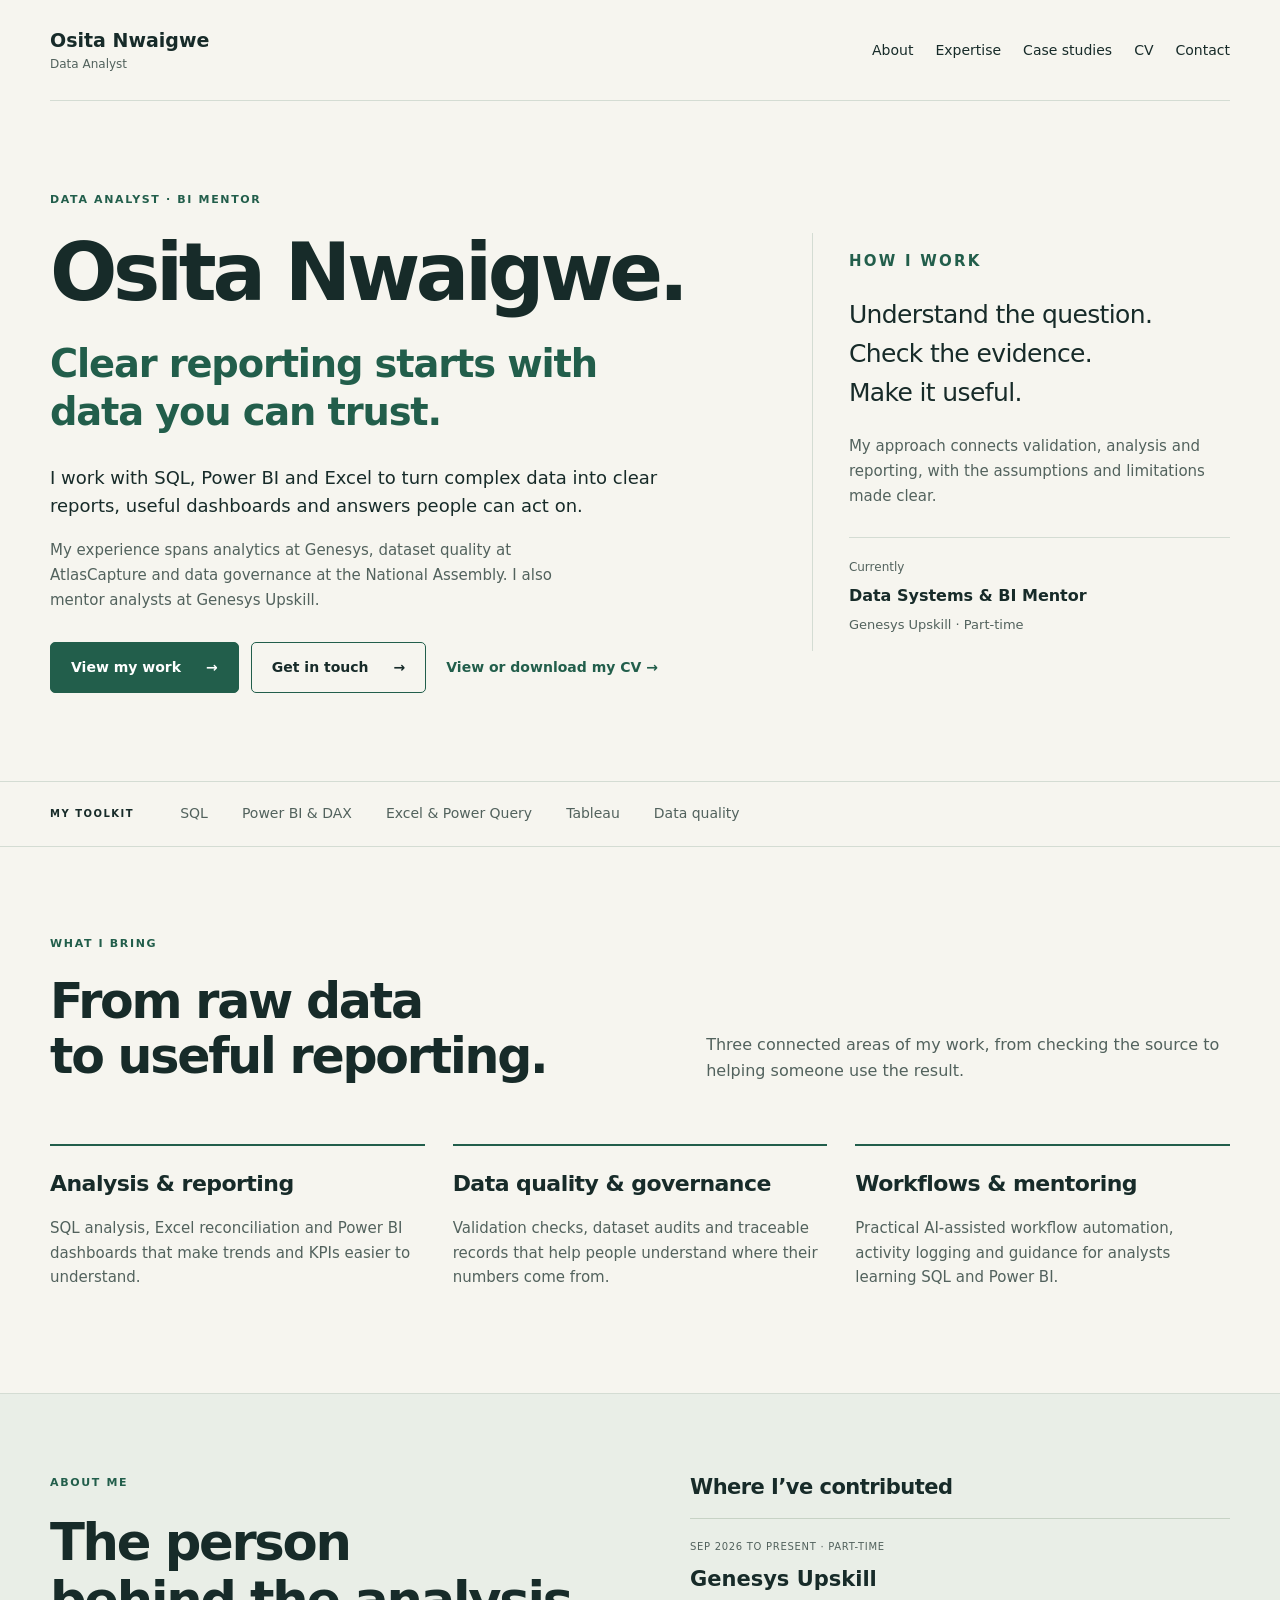
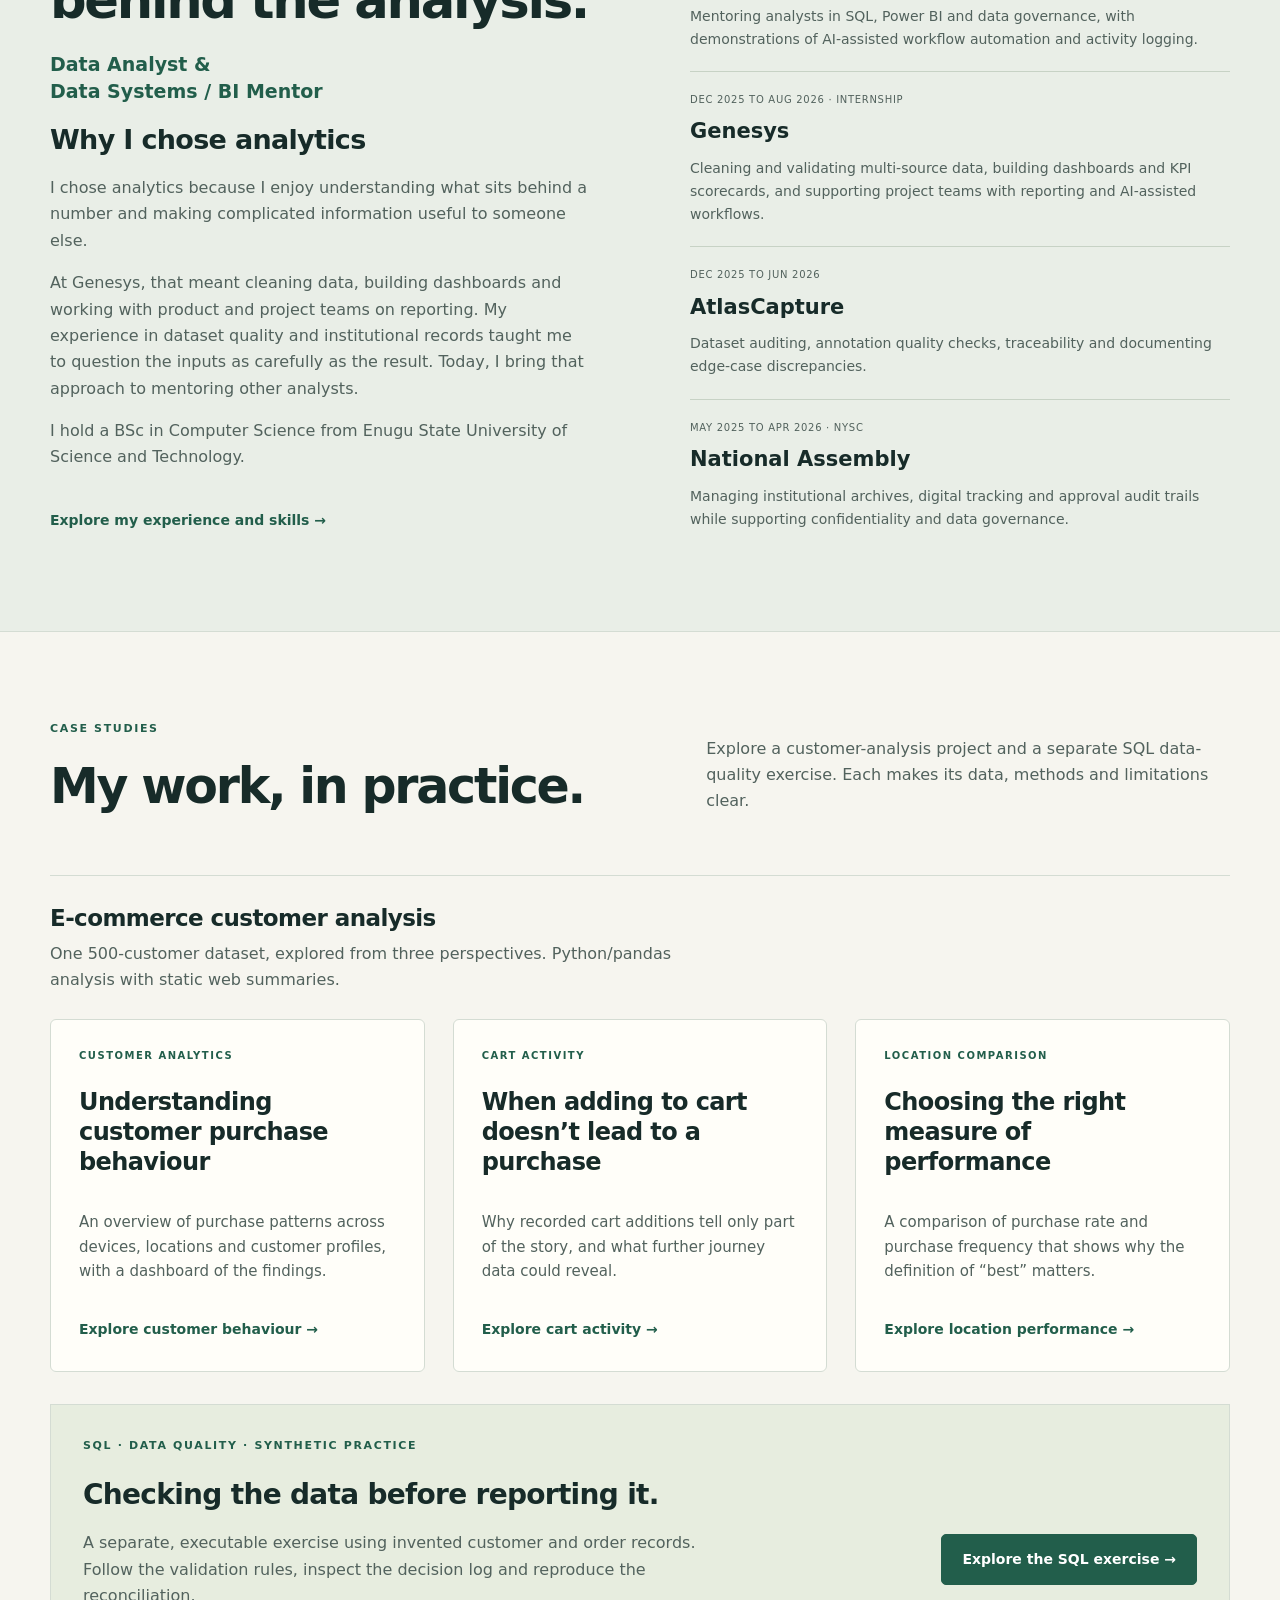
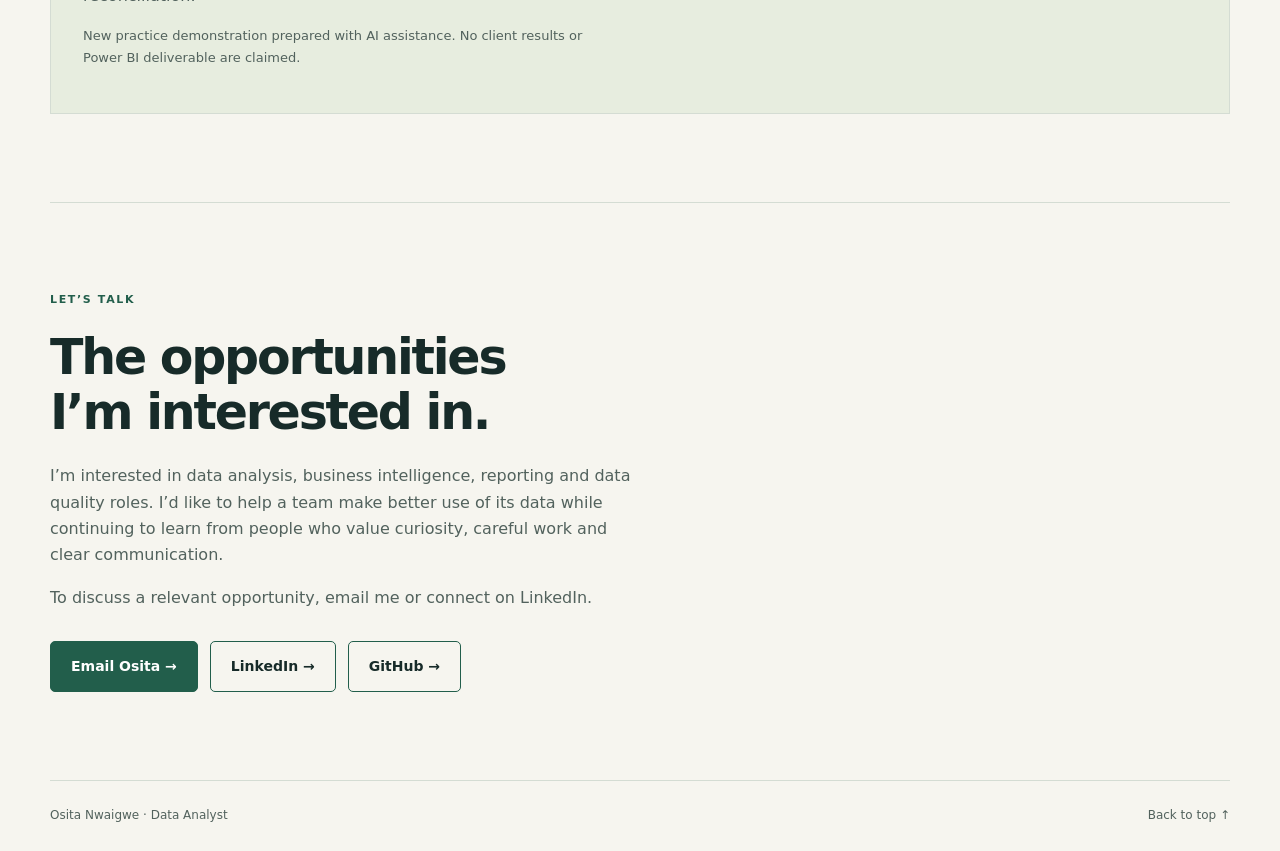
==== commit a048366d: "Strengthen portfolio evidence, add a reproducible SQL exercise and publish a CV download" ====
--- a/index.html
+++ b/index.html
@@ -23,18 +23,18 @@
 <header class="navigation wrap"><a class="identity" href="#top">Osita Nwaigwe<span>Data Analyst</span></a><nav aria-label="Main navigation"><a href="#about">About</a><a href="#expertise">Expertise</a><a href="#work">Case studies</a><a href="resume.html">CV</a><a href="#contact">Contact</a></nav></header>
 <main id="main">
 <section class="hero wrap personal-hero" id="top">
-<div><p class="eyebrow">DATA ANALYST · BI MENTOR</p><h1>Osita Nwaigwe.</h1><p class="hero-statement">Clear reporting starts with<br>data you can trust.</p><p class="intro">I work with SQL, Power BI and Excel to turn complex data into clear reports, useful dashboards and answers people can act on.</p><p class="experience-note">My experience spans analytics at Genesys, dataset quality at AtlasCapture and data governance at the National Assembly. I also mentor analysts at Genesys Upskill.</p><div class="actions"><a class="button primary" href="#work">View my work <span aria-hidden="true">→</span></a><a class="button" href="#contact">Get in touch <span aria-hidden="true">→</span></a><a class="text-link" href="resume.html">View my CV →</a></div></div>
-<aside class="personal-note" aria-label="My approach"><p class="eyebrow">HOW I WORK</p><p class="note-heading">Understand the question.<br>Check the evidence.<br>Make it useful.</p><p>I care about what sits behind the dashboard: consistent definitions, reliable data and a clear explanation of what the numbers mean.</p><div class="current-role"><span>Currently</span><strong>Data Systems &amp; BI Mentor</strong><p>Genesys Upskill · Part-time</p></div></aside>
+<div><p class="eyebrow">DATA ANALYST · BI MENTOR</p><h1>Osita Nwaigwe.</h1><p class="hero-statement">Clear reporting starts with<br>data you can trust.</p><p class="intro">I work with SQL, Power BI and Excel to turn complex data into clear reports, useful dashboards and answers people can act on.</p><p class="experience-note">My experience spans analytics at Genesys, dataset quality at AtlasCapture and data governance at the National Assembly. I also mentor analysts at Genesys Upskill.</p><div class="actions"><a class="button primary" href="#work">View my work <span aria-hidden="true">→</span></a><a class="button" href="#contact">Get in touch <span aria-hidden="true">→</span></a><a class="text-link" href="resume.html">View or download my CV →</a></div></div>
+<aside class="personal-note" aria-label="My approach"><p class="eyebrow">HOW I WORK</p><p class="note-heading">Understand the question.<br>Check the evidence.<br>Make it useful.</p><p>My approach connects validation, analysis and reporting, with the assumptions and limitations made clear.</p><div class="current-role"><span>Currently</span><strong>Data Systems &amp; BI Mentor</strong><p>Genesys Upskill · Part-time</p></div></aside>
 </section>
 <div class="skills-band"><div class="wrap skills"><p>MY TOOLKIT</p><ul aria-label="Analytical skills"><li>SQL</li><li>Power BI &amp; DAX</li><li>Excel &amp; Power Query</li><li>Tableau</li><li>Data quality</li></ul></div></div>
-<section class="wrap section expertise-section" id="expertise"><div class="section-heading"><div><p class="eyebrow">WHAT I BRING</p><h2>From raw data<br>to useful reporting.</h2></div><p>My work connects careful analysis with the systems and documentation that help a team use it.</p></div><div class="capabilities"><article><h3>Analysis &amp; reporting</h3><p>SQL analysis, Excel reconciliation and Power BI dashboards that make trends and KPIs easier to understand.</p></article><article><h3>Data quality &amp; governance</h3><p>Validation checks, dataset audits and traceable records that help people understand where their numbers come from.</p></article><article><h3>Workflows &amp; mentoring</h3><p>Practical AI-assisted workflow automation, activity logging and guidance for analysts learning SQL and Power BI.</p></article></div></section>
-<section class="about-section" id="about"><div class="wrap about"><div><p class="eyebrow">ABOUT ME</p><h2>The person<br>behind the analysis.</h2><p class="role">Data Analyst &amp;<br>Data Systems / BI Mentor</p><h3>Why I chose analytics</h3><p>I’ve always been curious about what sits behind the numbers. I want to understand why something happened, whether the information is reliable, and what we can learn from it. Analytics gives me a practical way to explore those questions.</p><p>During my internship at Genesys, I worked on cleaning data, building dashboards and supporting reporting for product and project teams. I enjoyed taking information that was difficult to work with and making it clearer and more useful.</p><p>My work in data quality and governance also taught me that a good-looking dashboard is only valuable when you can trust what’s behind it. Today, I bring that same approach to my own work and to mentoring other analysts.</p><p>I hold a BSc in Computer Science from Enugu State University of Science and Technology.</p><a class="text-link" href="resume.html">Explore my experience and skills →</a></div><div class="experience"><h3>Where I’ve contributed</h3><article><p class="date">SEP 2026 · PRESENT · PART-TIME</p><h4>Genesys Upskill</h4><p>Mentoring analysts in SQL, Power BI and data governance, with demonstrations of AI-assisted workflow automation and activity logging.</p></article><article><p class="date">DEC 2025 · AUG 2026 · INTERNSHIP</p><h4>Genesys</h4><p>Cleaning and validating multi-source data, building dashboards and KPI scorecards, and supporting project teams with reporting and AI-assisted workflows.</p></article><article><p class="date">DEC 2025 · JUN 2026</p><h4>AtlasCapture</h4><p>Dataset auditing, annotation quality checks, traceability and documenting edge-case discrepancies.</p></article><article><p class="date">MAY 2025 · APR 2026 · NYSC</p><h4>National Assembly</h4><p>Managing institutional archives, digital tracking and approval audit trails while supporting confidentiality and data governance.</p></article></div></div></section>
-<section class="wrap section" id="work"><div class="section-heading"><div><p class="eyebrow">CASE STUDIES</p><h2>My work, in practice.</h2></div><p>A closer look at how I frame questions, investigate data and communicate findings. The current collection explores one 500-customer e-commerce dataset from three perspectives.</p></div>
-<div class="case-study-grid">
+<section class="wrap section expertise-section" id="expertise"><div class="section-heading"><div><p class="eyebrow">WHAT I BRING</p><h2>From raw data<br>to useful reporting.</h2></div><p>Three connected areas of my work, from checking the source to helping someone use the result.</p></div><div class="capabilities"><article><h3>Analysis &amp; reporting</h3><p>SQL analysis, Excel reconciliation and Power BI dashboards that make trends and KPIs easier to understand.</p></article><article><h3>Data quality &amp; governance</h3><p>Validation checks, dataset audits and traceable records that help people understand where their numbers come from.</p></article><article><h3>Workflows &amp; mentoring</h3><p>Practical AI-assisted workflow automation, activity logging and guidance for analysts learning SQL and Power BI.</p></article></div></section>
+<section class="about-section" id="about"><div class="wrap about"><div><p class="eyebrow">ABOUT ME</p><h2>The person<br>behind the analysis.</h2><p class="role">Data Analyst &amp;<br>Data Systems / BI Mentor</p><h3>Why I chose analytics</h3><p>I chose analytics because I enjoy understanding what sits behind a number and making complicated information useful to someone else.</p><p>At Genesys, that meant cleaning data, building dashboards and working with product and project teams on reporting. My experience in dataset quality and institutional records taught me to question the inputs as carefully as the result. Today, I bring that approach to mentoring other analysts.</p><p>I hold a BSc in Computer Science from Enugu State University of Science and Technology.</p><a class="text-link" href="resume.html">Explore my experience and skills →</a></div><div class="experience"><h3>Where I’ve contributed</h3><article><p class="date">SEP 2026 TO PRESENT · PART-TIME</p><h4>Genesys Upskill</h4><p>Mentoring analysts in SQL, Power BI and data governance, with demonstrations of AI-assisted workflow automation and activity logging.</p></article><article><p class="date">DEC 2025 TO AUG 2026 · INTERNSHIP</p><h4>Genesys</h4><p>Cleaning and validating multi-source data, building dashboards and KPI scorecards, and supporting project teams with reporting and AI-assisted workflows.</p></article><article><p class="date">DEC 2025 TO JUN 2026</p><h4>AtlasCapture</h4><p>Dataset auditing, annotation quality checks, traceability and documenting edge-case discrepancies.</p></article><article><p class="date">MAY 2025 TO APR 2026 · NYSC</p><h4>National Assembly</h4><p>Managing institutional archives, digital tracking and approval audit trails while supporting confidentiality and data governance.</p></article></div></div></section>
+<section class="wrap section" id="work"><div class="section-heading"><div><p class="eyebrow">CASE STUDIES</p><h2>My work, in practice.</h2></div><p>Explore a customer-analysis project and a separate SQL data-quality exercise. Each makes its data, methods and limitations clear.</p></div>
+<div class="collection-heading"><h3>E-commerce customer analysis</h3><p>One 500-customer dataset, explored from three perspectives. Python/pandas analysis with static web summaries.</p></div><div class="case-study-grid">
 <article class="case-card"><p class="eyebrow">CUSTOMER ANALYTICS</p><h3>Understanding customer purchase behaviour</h3><p>An overview of purchase patterns across devices, locations and customer profiles, with a dashboard of the findings.</p><a class="text-link" href="customer-behaviour.html">Explore customer behaviour →</a></article>
 <article class="case-card"><p class="eyebrow">CART ACTIVITY</p><h3>When adding to cart doesn’t lead to a purchase</h3><p>Why recorded cart additions tell only part of the story, and what further journey data could reveal.</p><a class="text-link" href="case-studies/cart-conversion-gap/">Explore cart activity →</a></article>
 <article class="case-card"><p class="eyebrow">LOCATION COMPARISON</p><h3>Choosing the right measure of performance</h3><p>A comparison of purchase rate and purchase frequency that shows why the definition of “best” matters.</p><a class="text-link" href="case-studies/geography-conversion-paradox/">Explore location performance →</a></article>
-</div></section>
-<section class="wrap section contact" id="contact"><p class="eyebrow">LET’S TALK</p><h2>The opportunities<br>I’m interested in.</h2><p>I’m interested in opportunities where I can help a team understand its data, improve reporting and make better-informed decisions. My strengths are SQL, Power BI, Excel, data validation and dashboard development. I also have practical experience using AI tools to support workflows, activity logging and project tasks.</p><p>I’d like to work with people who value curiosity, careful work and clear communication. I’m particularly drawn to data analysis, business intelligence, reporting and data quality roles where I can contribute what I know while continuing to learn.</p><div class="actions"><a class="button primary" href="mailto:nwaigweaustin96@gmail.com">Email Osita →</a><a class="button" href="https://www.linkedin.com/in/osita-nwaigwe-a2288b394">LinkedIn →</a><a class="button" href="https://github.com/Ocyter">GitHub →</a></div></section>
+</div><article class="practice-project"><div><p class="eyebrow">SQL · DATA QUALITY · SYNTHETIC PRACTICE</p><h3>Checking the data before reporting it.</h3><p>A separate, executable exercise using invented customer and order records. Follow the validation rules, inspect the decision log and reproduce the reconciliation.</p><p class="note">New practice demonstration prepared with AI assistance. No client results or Power BI deliverable are claimed.</p></div><a class="button primary" href="case-studies/sql-data-quality/">Explore the SQL exercise →</a></article></section>
+<section class="wrap section contact" id="contact"><p class="eyebrow">LET’S TALK</p><h2>The opportunities<br>I’m interested in.</h2><p>I’m interested in data analysis, business intelligence, reporting and data quality roles. I’d like to help a team make better use of its data while continuing to learn from people who value curiosity, careful work and clear communication.</p><p>To discuss a relevant opportunity, email me or connect on LinkedIn.</p><div class="actions"><a class="button primary" href="mailto:nwaigweaustin96@gmail.com">Email Osita →</a><a class="button" href="https://www.linkedin.com/in/osita-nwaigwe-a2288b394">LinkedIn →</a><a class="button" href="https://github.com/Ocyter">GitHub →</a></div></section>
 </main><footer class="wrap"><span>Osita Nwaigwe · Data Analyst</span><a href="#top">Back to top ↑</a></footer>
 </body></html>
--- a/home.css
+++ b/home.css
@@ -7,3 +7,5 @@
 .project-preview strong{font-size:clamp(1.7rem,4vw,3rem);display:block;line-height:1.15;margin-bottom:6px}
 .project-preview .legend{margin-bottom:0}
 @media(max-width:680px){.navigation{gap:8px}.navigation nav{gap:10px;flex-wrap:wrap}.hero h1{font-size:clamp(2.4rem,10vw,3rem)}}
+
+.collection-heading{border-top:1px solid var(--line);padding-top:28px;margin-bottom:26px}.collection-heading h3{font-size:23px;margin-bottom:8px}.collection-heading p{color:var(--muted);max-width:65ch;margin:0}.practice-project{margin-top:32px;border:1px solid var(--line);padding:32px;display:grid;grid-template-columns:minmax(0,1fr) auto;gap:36px;align-items:center;background:var(--tint)}.practice-project h3{font-size:28px}.practice-project p:not(.eyebrow){max-width:65ch;color:var(--muted)}@media(max-width:900px){.practice-project{grid-template-columns:1fr;gap:12px}.practice-project>.button{justify-self:start}}@media(max-width:680px){.practice-project{padding:24px}.personal-hero .actions{gap:12px}.personal-hero .text-link{padding-inline:0!important}}
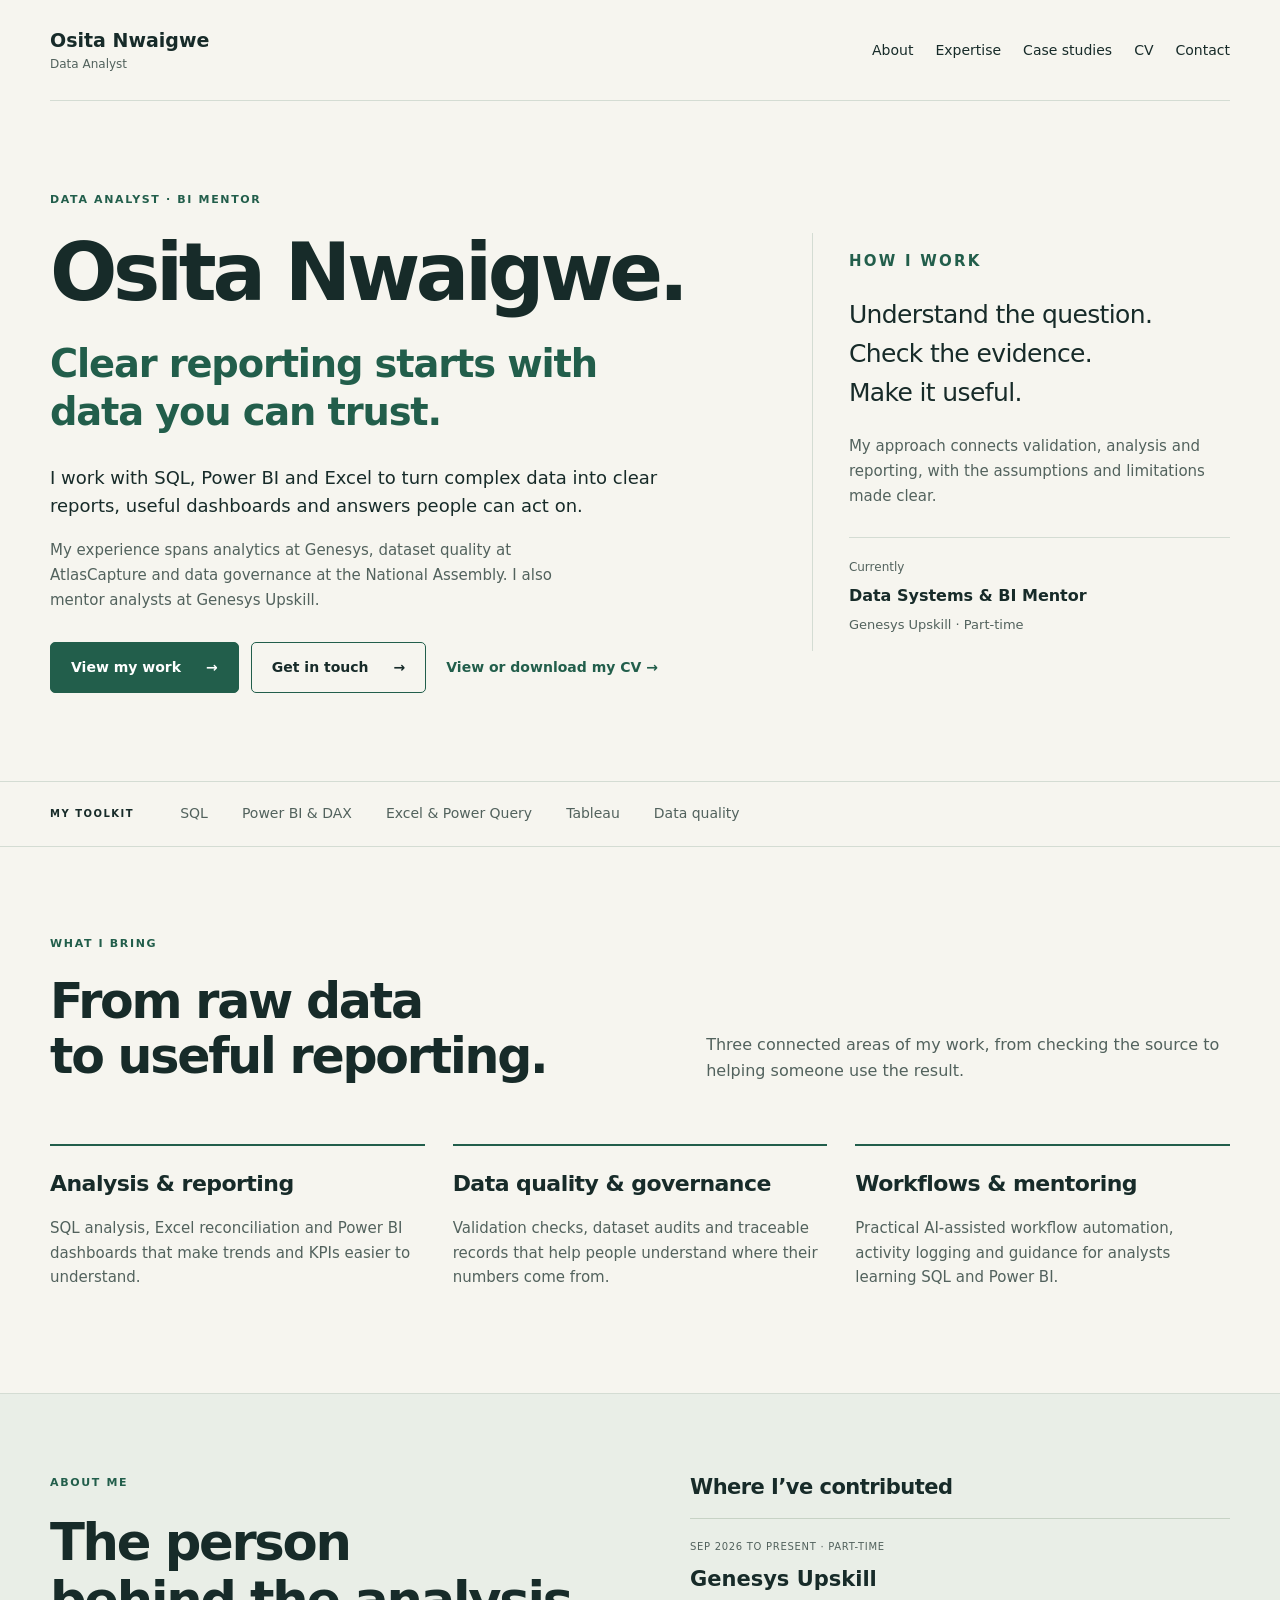
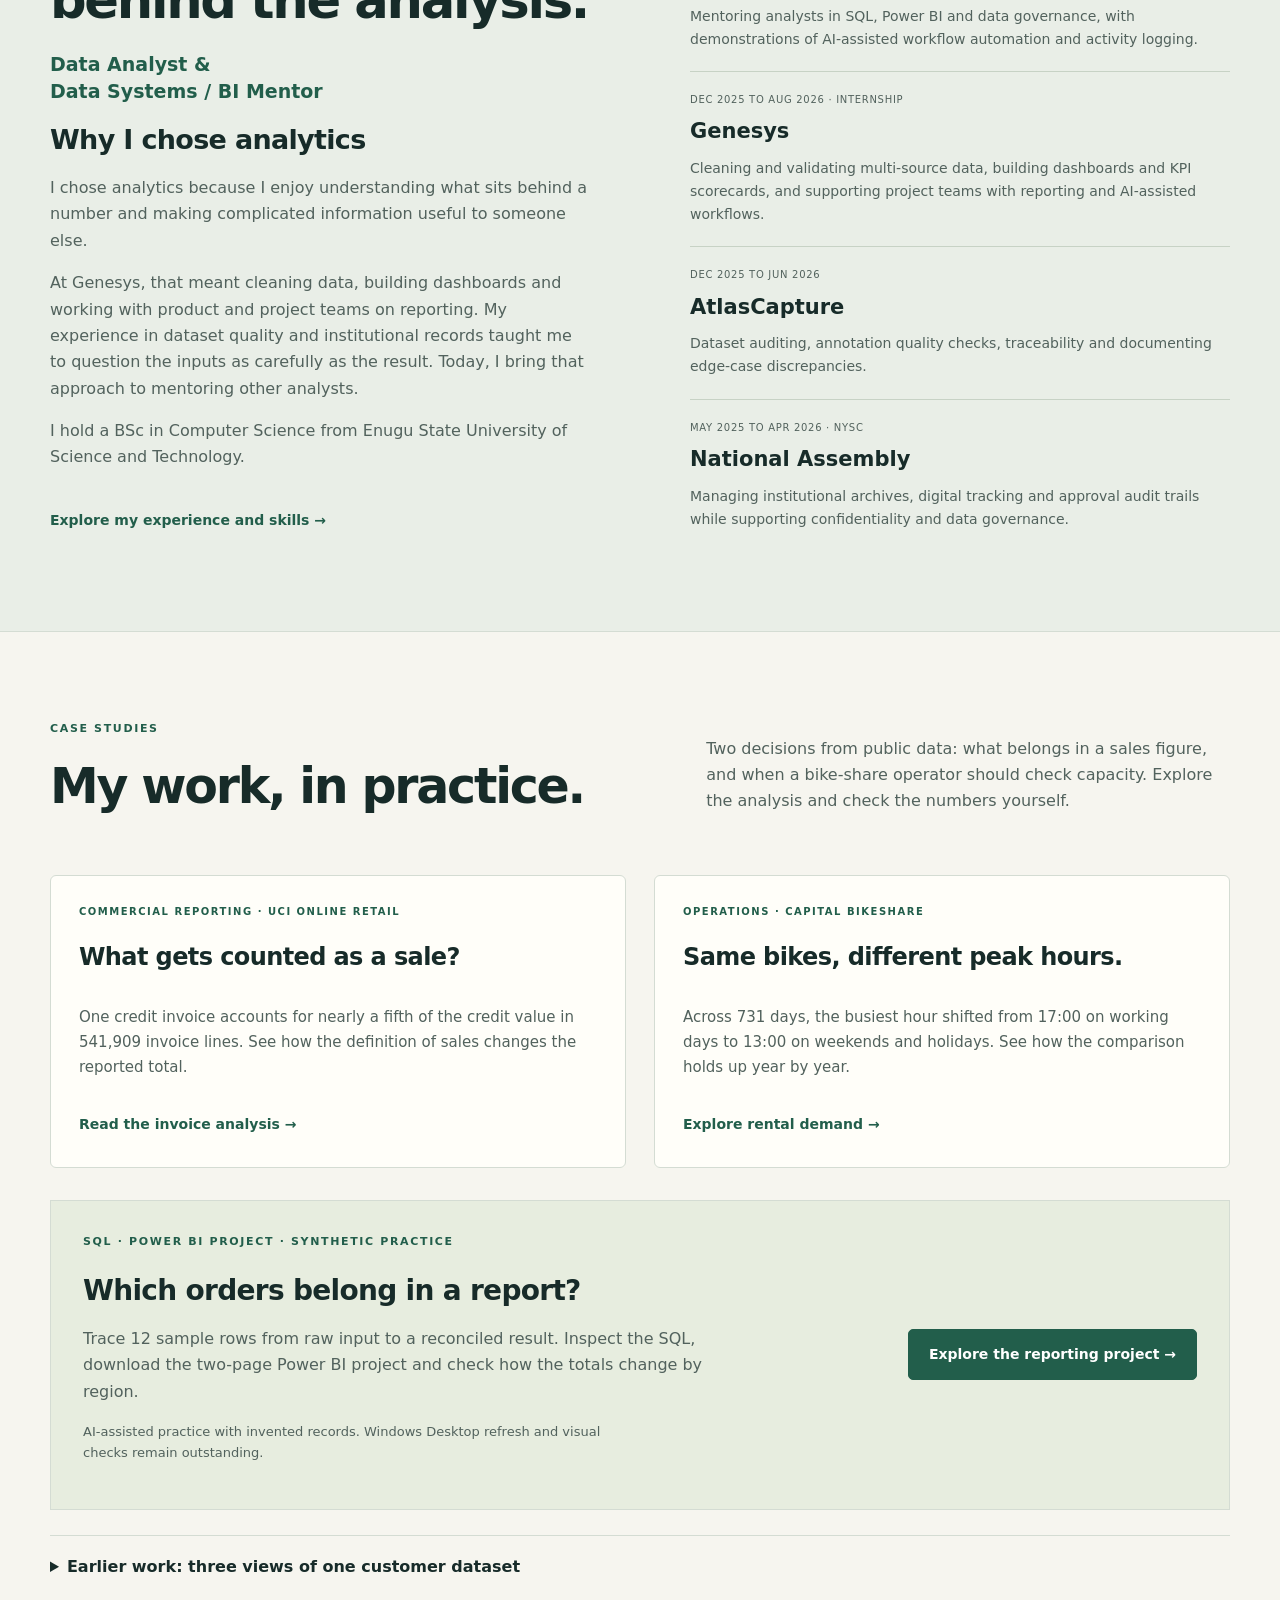
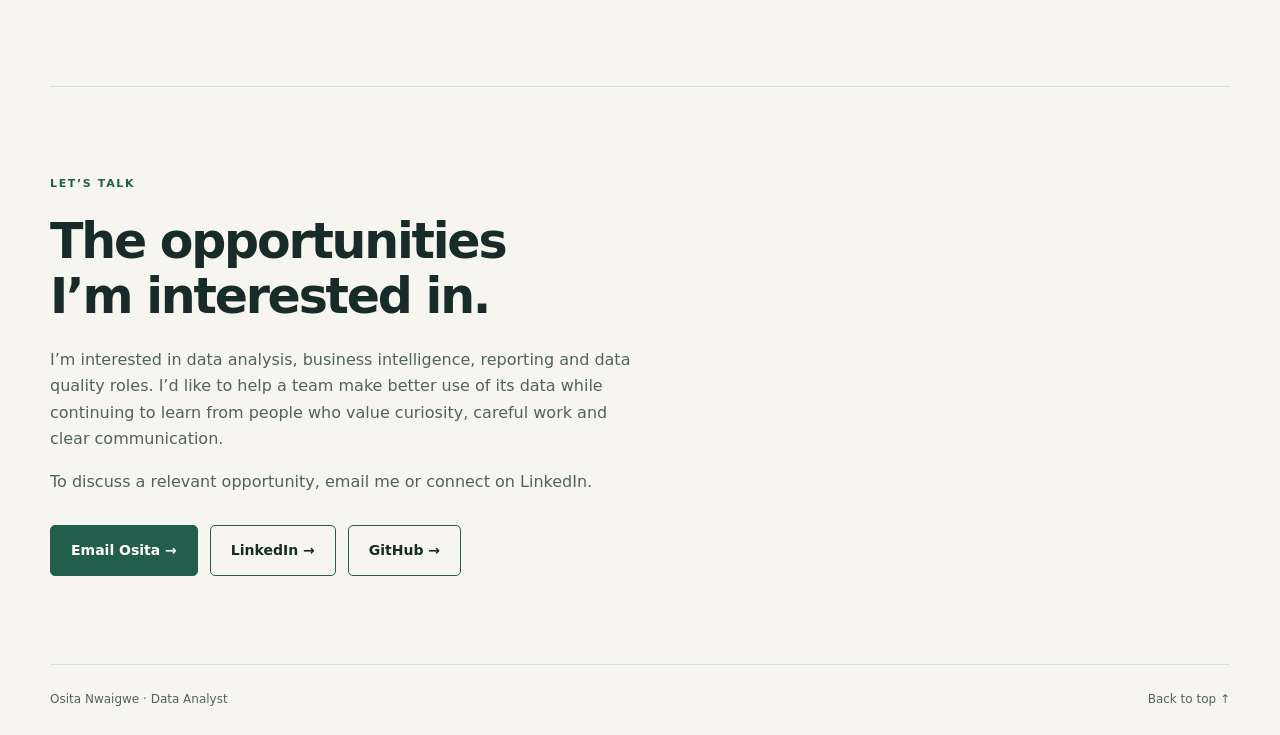
==== commit 75971b23: "Feature two reproducible public-data studies, publish the analysis workbook and Power BI project, an" ====
--- a/index.html
+++ b/index.html
@@ -17,6 +17,7 @@
 .about h2{font-size:clamp(36px,4vw,52px)}.about .role{font-size:19px}.case-card{border:1px solid var(--line);border-radius:6px;padding:28px;display:flex;flex-direction:column;background:#fffef9}.case-card h3{font-size:24px}.case-card .text-link{margin-top:auto;padding-top:16px}.case-card .eyebrow{font-size:10px}.navigation nav{gap:22px}.contact{border-top:1px solid var(--line)}
 @media(max-width:900px){.personal-hero{gap:32px}.personal-note{padding-left:24px}.case-study-grid{gap:16px}.case-card{padding:20px}.capabilities{gap:22px}}
 @media(max-width:680px){.personal-hero{grid-template-columns:1fr;padding-block:48px;gap:36px}.personal-hero h1{font-size:clamp(39px,10vw,58px)}.hero-statement{font-size:28px}.personal-note{border-left:0;border-top:1px solid var(--line);padding:28px 0 0}.personal-note .note-heading{font-size:23px}.capabilities,.case-study-grid{grid-template-columns:1fr}.capabilities{gap:24px}.case-card{padding:26px}.navigation nav{gap:4px 18px;justify-content:flex-start;font-size:13px}.about h2{font-size:39px}.personal-hero .intro{font-size:17px}}
+.featured-studies{grid-template-columns:repeat(2,minmax(0,1fr))}.archive{padding:18px 0;border-top:1px solid var(--line);margin-top:25px}.archive summary{cursor:pointer;font-weight:650}.archive a{text-decoration:underline}.archive ul{padding-left:1.2em}@media(max-width:680px){.featured-studies{grid-template-columns:1fr}}
 </style></head>
 <body>
 <a class="skip" href="#main">Skip to content</a>
@@ -29,12 +30,13 @@
 <div class="skills-band"><div class="wrap skills"><p>MY TOOLKIT</p><ul aria-label="Analytical skills"><li>SQL</li><li>Power BI &amp; DAX</li><li>Excel &amp; Power Query</li><li>Tableau</li><li>Data quality</li></ul></div></div>
 <section class="wrap section expertise-section" id="expertise"><div class="section-heading"><div><p class="eyebrow">WHAT I BRING</p><h2>From raw data<br>to useful reporting.</h2></div><p>Three connected areas of my work, from checking the source to helping someone use the result.</p></div><div class="capabilities"><article><h3>Analysis &amp; reporting</h3><p>SQL analysis, Excel reconciliation and Power BI dashboards that make trends and KPIs easier to understand.</p></article><article><h3>Data quality &amp; governance</h3><p>Validation checks, dataset audits and traceable records that help people understand where their numbers come from.</p></article><article><h3>Workflows &amp; mentoring</h3><p>Practical AI-assisted workflow automation, activity logging and guidance for analysts learning SQL and Power BI.</p></article></div></section>
 <section class="about-section" id="about"><div class="wrap about"><div><p class="eyebrow">ABOUT ME</p><h2>The person<br>behind the analysis.</h2><p class="role">Data Analyst &amp;<br>Data Systems / BI Mentor</p><h3>Why I chose analytics</h3><p>I chose analytics because I enjoy understanding what sits behind a number and making complicated information useful to someone else.</p><p>At Genesys, that meant cleaning data, building dashboards and working with product and project teams on reporting. My experience in dataset quality and institutional records taught me to question the inputs as carefully as the result. Today, I bring that approach to mentoring other analysts.</p><p>I hold a BSc in Computer Science from Enugu State University of Science and Technology.</p><a class="text-link" href="resume.html">Explore my experience and skills →</a></div><div class="experience"><h3>Where I’ve contributed</h3><article><p class="date">SEP 2026 TO PRESENT · PART-TIME</p><h4>Genesys Upskill</h4><p>Mentoring analysts in SQL, Power BI and data governance, with demonstrations of AI-assisted workflow automation and activity logging.</p></article><article><p class="date">DEC 2025 TO AUG 2026 · INTERNSHIP</p><h4>Genesys</h4><p>Cleaning and validating multi-source data, building dashboards and KPI scorecards, and supporting project teams with reporting and AI-assisted workflows.</p></article><article><p class="date">DEC 2025 TO JUN 2026</p><h4>AtlasCapture</h4><p>Dataset auditing, annotation quality checks, traceability and documenting edge-case discrepancies.</p></article><article><p class="date">MAY 2025 TO APR 2026 · NYSC</p><h4>National Assembly</h4><p>Managing institutional archives, digital tracking and approval audit trails while supporting confidentiality and data governance.</p></article></div></div></section>
-<section class="wrap section" id="work"><div class="section-heading"><div><p class="eyebrow">CASE STUDIES</p><h2>My work, in practice.</h2></div><p>Explore a customer-analysis project and a separate SQL data-quality exercise. Each makes its data, methods and limitations clear.</p></div>
-<div class="collection-heading"><h3>E-commerce customer analysis</h3><p>One 500-customer dataset, explored from three perspectives. Python/pandas analysis with static web summaries.</p></div><div class="case-study-grid">
-<article class="case-card"><p class="eyebrow">CUSTOMER ANALYTICS</p><h3>Understanding customer purchase behaviour</h3><p>An overview of purchase patterns across devices, locations and customer profiles, with a dashboard of the findings.</p><a class="text-link" href="customer-behaviour.html">Explore customer behaviour →</a></article>
-<article class="case-card"><p class="eyebrow">CART ACTIVITY</p><h3>When adding to cart doesn’t lead to a purchase</h3><p>Why recorded cart additions tell only part of the story, and what further journey data could reveal.</p><a class="text-link" href="case-studies/cart-conversion-gap/">Explore cart activity →</a></article>
-<article class="case-card"><p class="eyebrow">LOCATION COMPARISON</p><h3>Choosing the right measure of performance</h3><p>A comparison of purchase rate and purchase frequency that shows why the definition of “best” matters.</p><a class="text-link" href="case-studies/geography-conversion-paradox/">Explore location performance →</a></article>
-</div><article class="practice-project"><div><p class="eyebrow">SQL · DATA QUALITY · SYNTHETIC PRACTICE</p><h3>Checking the data before reporting it.</h3><p>A separate, executable exercise using invented customer and order records. Follow the validation rules, inspect the decision log and reproduce the reconciliation.</p><p class="note">New practice demonstration prepared with AI assistance. No client results or Power BI deliverable are claimed.</p></div><a class="button primary" href="case-studies/sql-data-quality/">Explore the SQL exercise →</a></article></section>
+<section class="wrap section" id="work"><div class="section-heading"><div><p class="eyebrow">CASE STUDIES</p><h2>My work, in practice.</h2></div><p>Two decisions from public data: what belongs in a sales figure, and when a bike-share operator should check capacity. Explore the analysis and check the numbers yourself.</p></div>
+<div class="case-study-grid featured-studies">
+<article class="case-card"><p class="eyebrow">COMMERCIAL REPORTING · UCI ONLINE RETAIL</p><h3>What gets counted as a sale?</h3><p>One credit invoice accounts for nearly a fifth of the credit value in 541,909 invoice lines. See how the definition of sales changes the reported total.</p><a class="text-link" href="case-studies/public-data/retail/">Read the invoice analysis →</a></article>
+<article class="case-card"><p class="eyebrow">OPERATIONS · CAPITAL BIKESHARE</p><h3>Same bikes, different peak hours.</h3><p>Across 731 days, the busiest hour shifted from 17:00 on working days to 13:00 on weekends and holidays. See how the comparison holds up year by year.</p><a class="text-link" href="case-studies/public-data/bikeshare/">Explore rental demand →</a></article>
+</div>
+<article class="practice-project"><div><p class="eyebrow">SQL · POWER BI PROJECT · SYNTHETIC PRACTICE</p><h3>Which orders belong in a report?</h3><p>Trace 12 sample rows from raw input to a reconciled result. Inspect the SQL, download the two-page Power BI project and check how the totals change by region.</p><p class="note">AI-assisted practice with invented records. Windows Desktop refresh and visual checks remain outstanding.</p></div><a class="button primary" href="case-studies/sql-data-quality/">Explore the reporting project →</a></article>
+<details class="archive"><summary>Earlier work: three views of one customer dataset</summary><p>The buyer counts reproduce on a public comparison file. Some browsing and cart averages differ, and the original file’s provenance is unconfirmed.</p><ul><li><a href="customer-behaviour.html">Customer purchase behaviour</a></li><li><a href="case-studies/cart-conversion-gap/">Cart activity and purchasing</a></li><li><a href="case-studies/geography-conversion-paradox/">How the choice of metric changes location rankings</a></li></ul></details></section>
 <section class="wrap section contact" id="contact"><p class="eyebrow">LET’S TALK</p><h2>The opportunities<br>I’m interested in.</h2><p>I’m interested in data analysis, business intelligence, reporting and data quality roles. I’d like to help a team make better use of its data while continuing to learn from people who value curiosity, careful work and clear communication.</p><p>To discuss a relevant opportunity, email me or connect on LinkedIn.</p><div class="actions"><a class="button primary" href="mailto:nwaigweaustin96@gmail.com">Email Osita →</a><a class="button" href="https://www.linkedin.com/in/osita-nwaigwe-a2288b394">LinkedIn →</a><a class="button" href="https://github.com/Ocyter">GitHub →</a></div></section>
 </main><footer class="wrap"><span>Osita Nwaigwe · Data Analyst</span><a href="#top">Back to top ↑</a></footer>
 </body></html>
